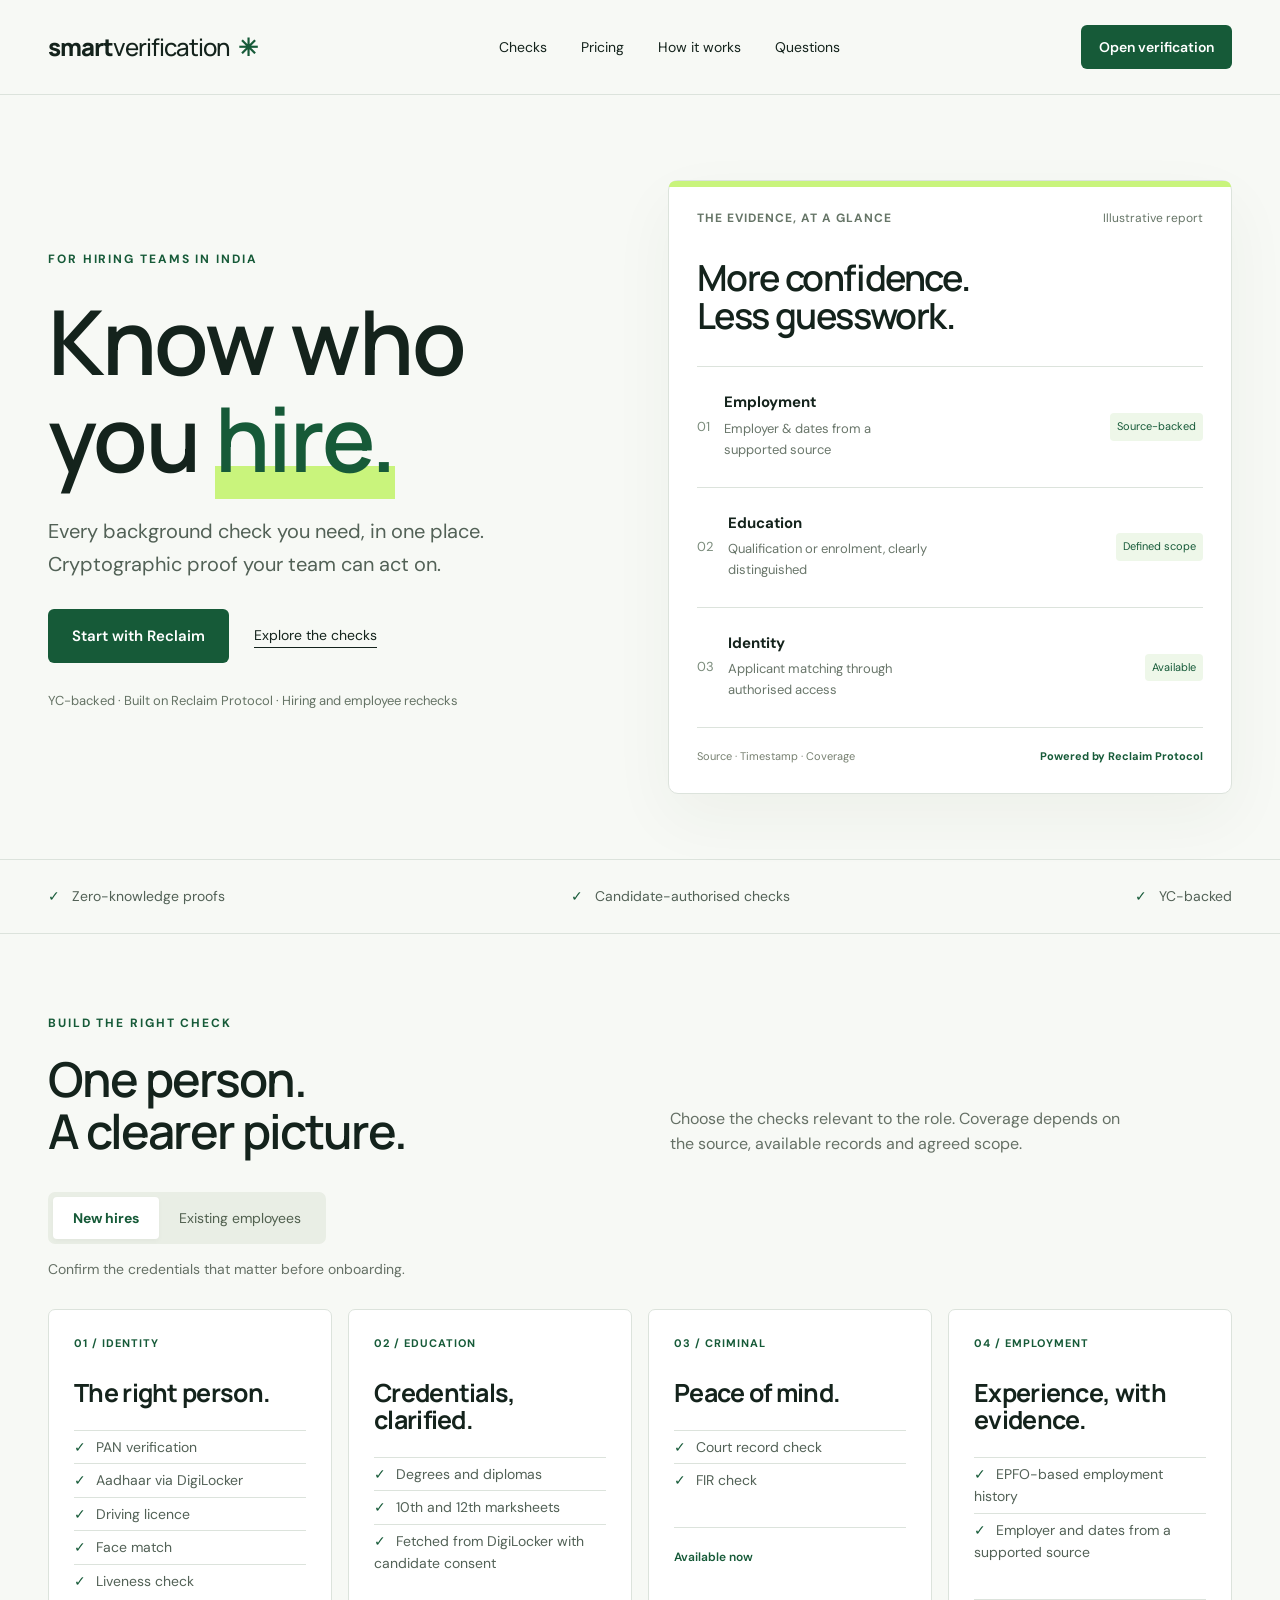
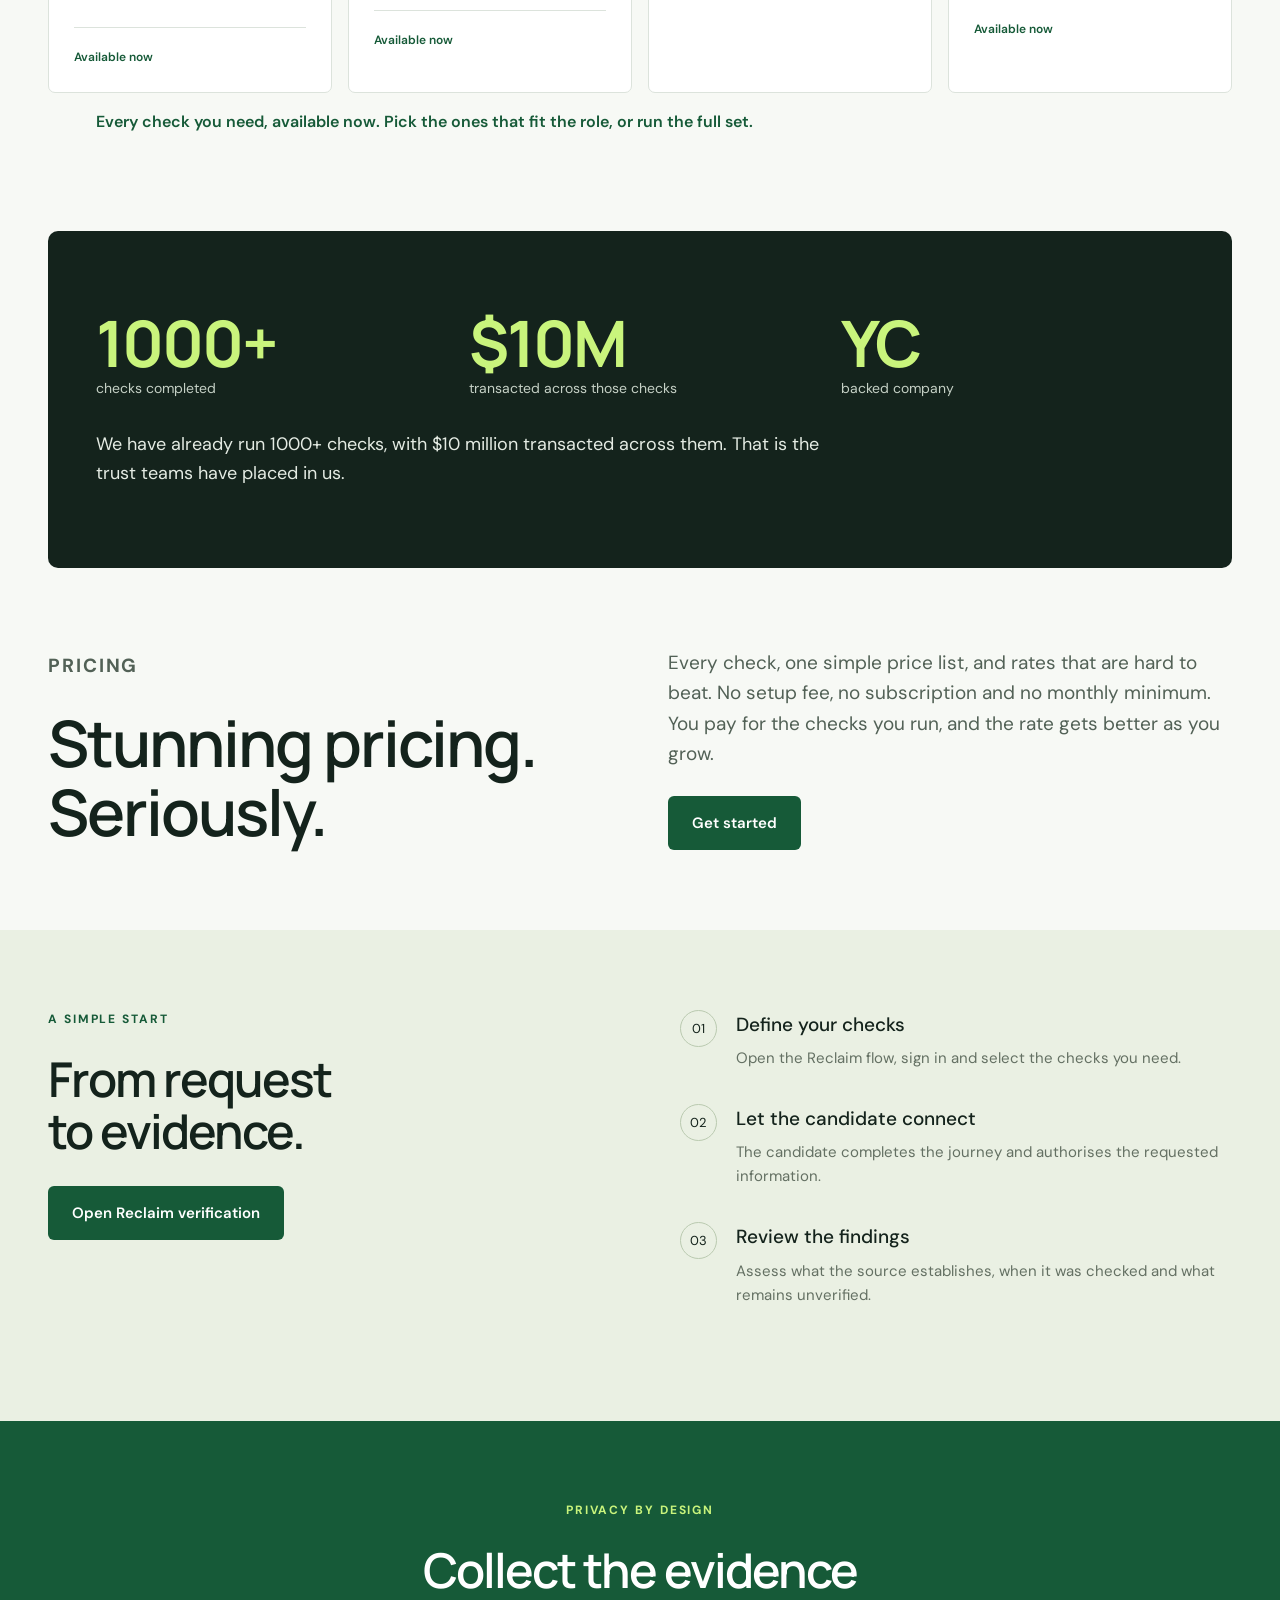
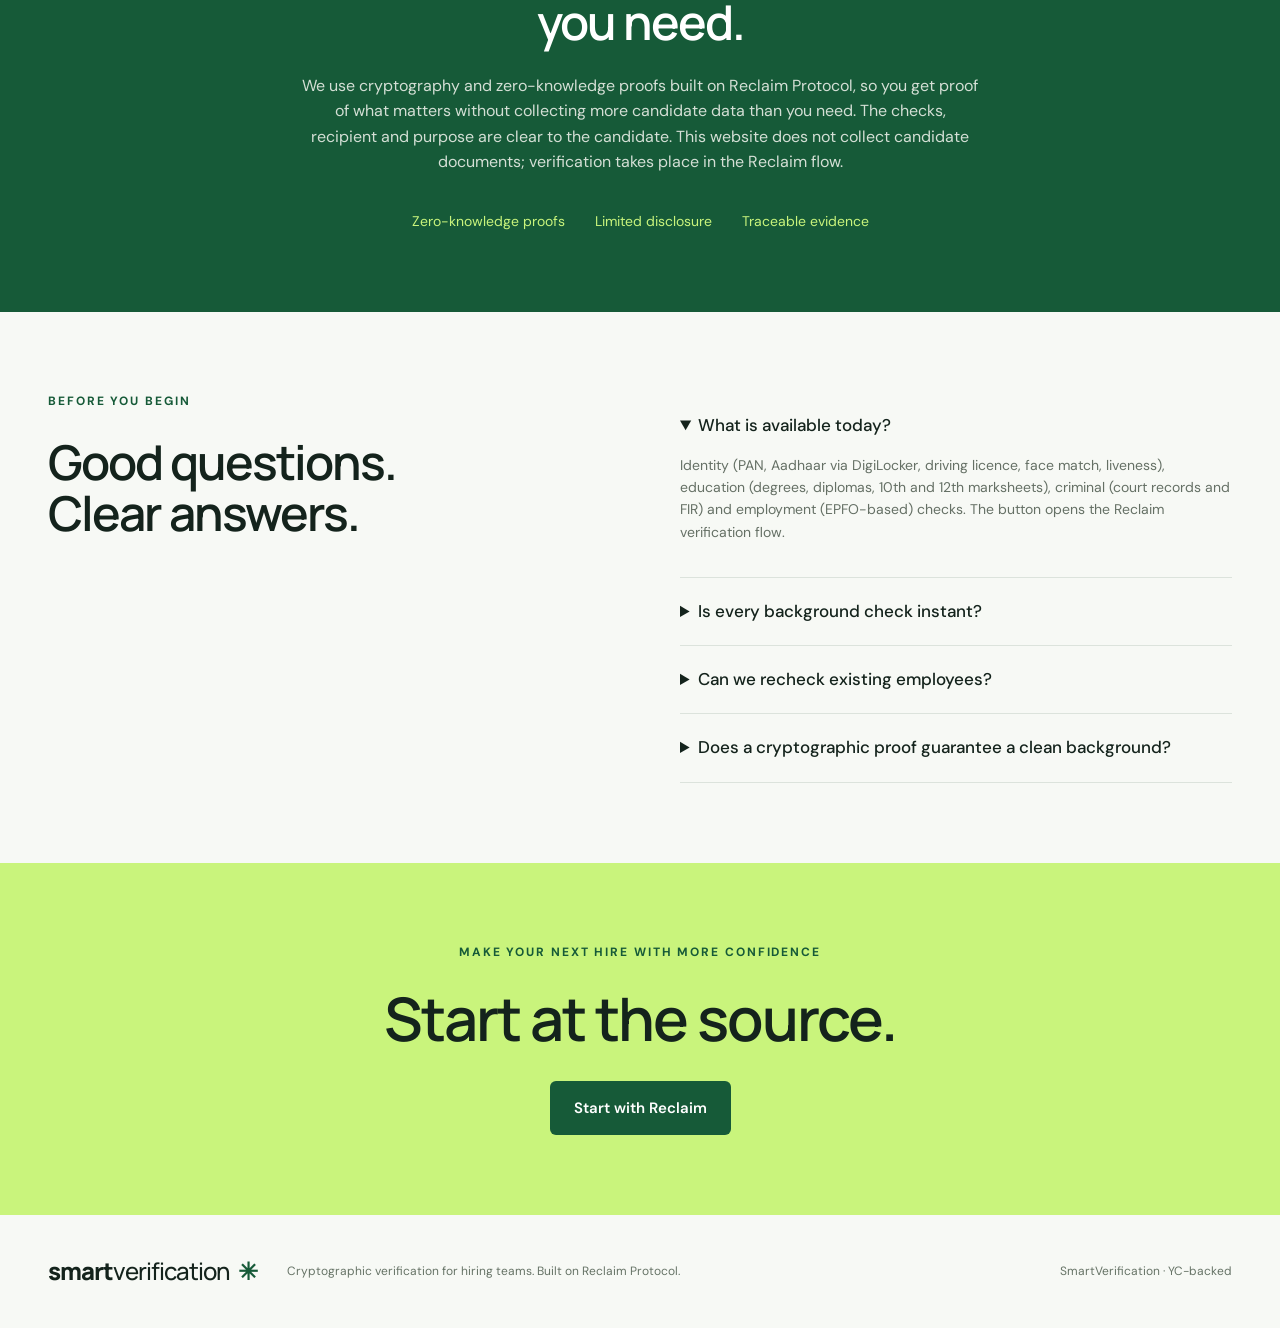
==== index.html @ cf6bfa2d "Update index.html" ====
<!doctype html><html lang="en"><head><meta charset="utf-8"><meta name="viewport" content="width=device-width,initial-scale=1"><link rel="canonical" href="https://smartverification.in/"><meta name="description" content="SmartVerification: every India background check in one place: identity, education, criminal and employment. Cryptographic, zero-knowledge verification built on Reclaim Protocol. YC-backed."><title>SmartVerification — Know who you hire.</title><link rel="icon" href="/favicon.svg"><link rel="stylesheet" href="/style.css"></head><body>
<header><a class="logo" href="#">smart<span>verification</span><b>✳</b></a><nav aria-label="Main"><a href="#checks">Checks</a><a href="#pricing">Pricing</a><a href="#process">How it works</a><a href="#questions">Questions</a></nav><a class="button small" href="https://verify.reclaimprotocol.org/bgv">Open verification</a></header>
<main><section class="hero"><div><p class="eyebrow">FOR HIRING TEAMS IN INDIA</p><h1>Know who<br>you <em>hire.</em></h1><p class="lead">Every background check you need, in one place.<br>Cryptographic proof your team can act on.</p><div class="actions"><a class="button" href="https://verify.reclaimprotocol.org/bgv">Start with Reclaim</a><a class="text-link" href="#checks">Explore the checks</a></div><p class="caption">YC-backed · Built on Reclaim Protocol · Hiring and employee rechecks</p></div><div class="evidence"><div class="sheet-head"><span>THE EVIDENCE, AT A GLANCE</span><span>Illustrative report</span></div><h2>More confidence.<br>Less guesswork.</h2><div class="result"><span class="number">01</span><div><b>Employment</b><p>Employer & dates from a supported source</p></div><span class="tag">Source-backed</span></div><div class="result"><span class="number">02</span><div><b>Education</b><p>Qualification or enrolment, clearly distinguished</p></div><span class="tag">Defined scope</span></div><div class="result"><span class="number">03</span><div><b>Identity</b><p>Applicant matching through authorised access</p></div><span class="tag">Available</span></div><div class="sheet-foot"><span>Source · Timestamp · Coverage</span><b>Powered by Reclaim Protocol</b></div></div></section>
<div class="principles"><span>Zero-knowledge proofs</span><span>Candidate-authorised checks</span><span>YC-backed</span></div>
<section id="checks"><div class="section-heading"><p class="eyebrow">BUILD THE RIGHT CHECK</p><h2>One person.<br>A clearer picture.</h2><p>Choose the checks relevant to the role. Coverage depends on the source, available records and agreed scope.</p></div><div class="tabs" role="group" aria-label="Verification purpose"><button class="active" data-mode="hiring" aria-pressed="true">New hires</button><button data-mode="employee" aria-pressed="false">Existing employees</button></div><p id="mode-description">Confirm the credentials that matter before onboarding.</p><div class="grid"><article><span class="card-index">01 / IDENTITY</span><h3>The right person.</h3><ul class="check-list"><li>PAN verification</li><li>Aadhaar via DigiLocker</li><li>Driving licence</li><li>Face match</li><li>Liveness check</li></ul><span class="availability">Available now</span></article><article><span class="card-index">02 / EDUCATION</span><h3>Credentials, clarified.</h3><ul class="check-list"><li>Degrees and diplomas</li><li>10th and 12th marksheets</li><li>Fetched from DigiLocker with candidate consent</li></ul><span class="availability">Available now</span></article><article><span class="card-index">03 / CRIMINAL</span><h3>Peace of mind.</h3><ul class="check-list"><li>Court record check</li><li>FIR check</li></ul><span class="availability">Available now</span></article><article><span class="card-index">04 / EMPLOYMENT</span><h3>Experience, with evidence.</h3><ul class="check-list"><li>EPFO-based employment history</li><li>Employer and dates from a supported source</li></ul><span class="availability">Available now</span></article></div>
<p class="all-checks">Every check you need, available now. Pick the ones that fit the role, or run the full set.</p>
</section>
<section class="trust" id="trust"><div class="stat"><b>1000+</b><span>checks completed</span></div><div class="stat"><b>$10M</b><span>transacted across those checks</span></div><div class="stat"><b>YC</b><span>backed company</span></div><p>We have already run 1000+ checks, with $10 million transacted across them. That is the trust teams have placed in us.</p></section>
<section class="pricing" id="pricing"><div><p class="eyebrow">PRICING</p><h2>Stunning pricing.<br>Seriously.</h2></div><div><p>Every check, one simple price list, and rates that are hard to beat. No setup fee, no subscription and no monthly minimum. You pay for the checks you run, and the rate gets better as you grow.</p><a class="button" href="https://verify.reclaimprotocol.org/bgv">Get started</a></div></section>
<section class="process" id="process"><div><p class="eyebrow">A SIMPLE START</p><h2>From request<br>to evidence.</h2><a class="button" href="https://verify.reclaimprotocol.org/bgv">Open Reclaim verification</a></div><ol><li><b>Define your checks</b><p>Open the Reclaim flow, sign in and select the checks you need.</p></li><li><b>Let the candidate connect</b><p>The candidate completes the journey and authorises the requested information.</p></li><li><b>Review the findings</b><p>Assess what the source establishes, when it was checked and what remains unverified.</p></li></ol></section>
<section class="privacy"><p class="eyebrow">PRIVACY BY DESIGN</p><h2>Collect the evidence<br>you need.</h2><p>We use cryptography and zero-knowledge proofs built on Reclaim Protocol, so you get proof of what matters without collecting more candidate data than you need. The checks, recipient and purpose are clear to the candidate. This website does not collect candidate documents; verification takes place in the Reclaim flow.</p><div><span>Zero-knowledge proofs</span><span>Limited disclosure</span><span>Traceable evidence</span></div></section>
<section id="questions" class="faq"><div><p class="eyebrow">BEFORE YOU BEGIN</p><h2>Good questions.<br>Clear answers.</h2></div><div><details open><summary>What is available today?</summary><p>Identity (PAN, Aadhaar via DigiLocker, driving licence, face match, liveness), education (degrees, diplomas, 10th and 12th marksheets), criminal (court records and FIR) and employment (EPFO-based) checks. The button opens the Reclaim verification flow.</p></details><details><summary>Is every background check instant?</summary><p>No. Supported source proofs can be automated; source availability, identity matching and manual checks affect completion. No turnaround guarantee is offered here.</p></details><details><summary>Can we recheck existing employees?</summary><p>Yes, the service can be scoped for employee rechecks. Define the purpose and frequency and obtain the appropriate authorisation for the checks requested.</p></details><details><summary>Does a cryptographic proof guarantee a clean background?</summary><p>No. It establishes information returned by the configured source. Findings must be interpreted within the check's coverage and limitations.</p></details></div></section>
<section class="last"><p class="eyebrow">MAKE YOUR NEXT HIRE WITH MORE CONFIDENCE</p><h2>Start at the source.</h2><a class="button" href="https://verify.reclaimprotocol.org/bgv">Start with Reclaim</a></section></main><footer><a class="logo" href="#">smart<span>verification</span><b>✳</b></a><p>Cryptographic verification for hiring teams. Built on Reclaim Protocol.</p><p>SmartVerification · YC-backed</p></footer><script src="/app.js"></script></body></html>
---- style.css ----
@import url('https://fonts.googleapis.com/css2?family=DM+Sans:wght@400;500;600;700&family=Manrope:wght@400;500;600;700;800&display=swap');
:root{--ink:#14231c;--green:#165a38;--lime:#c9f47c;--line:#dce3dc;--paper:#f7f9f5}*{box-sizing:border-box}html{scroll-behavior:smooth;scroll-padding-top:30px}body{margin:0;background:var(--paper);color:var(--ink);font-family:'DM Sans',sans-serif;font-size:16px;line-height:1.6}a{color:inherit;text-decoration:none}button{font:inherit}header,main,footer{max-width:1320px;margin:auto}header{padding:25px 48px;display:flex;align-items:center;justify-content:space-between;border-bottom:1px solid var(--line)}.logo{font-family:Manrope,sans-serif;font-size:30px;font-weight:800;letter-spacing:-1.5px}.logo span{font-weight:500}.logo b{margin-left:8px;color:var(--green)}nav{display:flex;gap:34px;font-size:14px}.button{display:inline-flex;justify-content:center;align-items:center;background:var(--green);color:white;padding:15px 24px;border-radius:6px;font-size:15px;font-weight:600;transition:background .2s,transform .2s}.button:hover{background:#103e29;transform:translateY(-2px)}.button.small{padding:11px 18px;font-size:14px}.hero{padding:85px 48px 65px;display:grid;grid-template-columns:1fr 1fr;gap:55px;align-items:center}.eyebrow{font-size:12px;font-weight:700;letter-spacing:1.9px;color:var(--green);margin:0 0 24px}h1,h2,h3{font-family:Manrope,sans-serif;line-height:1.08;letter-spacing:-2px;margin:0}h1{font-size:clamp(60px,7vw,94px);font-weight:600}h1 em{font-style:normal;color:var(--green);background:linear-gradient(transparent 73%,var(--lime) 73%)}.lead{font-size:20px;color:#526156;line-height:1.65;margin:28px 0}.actions{display:flex;gap:25px;align-items:center}.text-link{border-bottom:1px solid var(--ink);font-size:14px}.caption{font-size:13px;color:#657365;margin-top:28px}.evidence{background:white;border:1px solid var(--line);border-radius:10px;padding:28px;box-shadow:0 24px 65px #21371b0c;position:relative}.evidence:before{content:'';height:6px;background:var(--lime);position:absolute;top:0;left:0;right:0;border-radius:10px 10px 0 0}.sheet-head{display:flex;justify-content:space-between;gap:12px;font-size:12px;color:#667567}.sheet-head span:first-child{font-weight:700;letter-spacing:1px}.evidence h2{font-size:36px;letter-spacing:-1.4px;margin:30px 0}.result{display:flex;align-items:center;gap:14px;padding:22px 0;border-top:1px solid var(--line)}.number{font-size:13px;color:#7b8c7c}.result b{font-size:15px}.result p{font-size:13px;margin:4px 0;color:#69766a;max-width:210px}.tag{margin-left:auto;border-radius:4px;background:#eef7e9;color:var(--green);padding:5px 7px;white-space:nowrap;font-size:11px}.tag.muted{background:#f0f1ed;color:#6a7066}.sheet-foot{border-top:1px solid var(--line);padding-top:20px;display:flex;justify-content:space-between;gap:12px;font-size:11px;color:#778071}.sheet-foot b{color:var(--green)}.principles{padding:25px 48px;display:flex;justify-content:space-between;border-top:1px solid var(--line);border-bottom:1px solid var(--line);font-size:14px;color:#526156}.principles span:before{content:'✓';margin-right:12px;color:var(--green)}section:not(.hero){padding:80px 48px}.section-heading{display:grid;grid-template-columns:1fr 1fr;gap:10px 60px;align-items:end}.section-heading .eyebrow{grid-column:1/-1;margin-bottom:10px}h2{font-size:48px;font-weight:600}.section-heading>p:last-child{max-width:450px;color:#657065;margin-bottom:0}.tabs{display:inline-flex;background:#e9eee5;border-radius:7px;padding:5px;margin-top:35px}.tabs button{border:0;background:transparent;cursor:pointer;padding:10px 20px;font-size:14px;border-radius:4px;color:#51604f}.tabs button.active{background:white;color:var(--green);box-shadow:0 2px 5px #00000009;font-weight:700}#mode-description{color:#657065;font-size:14px;margin:14px 0 28px}.grid{display:grid;grid-template-columns:repeat(4,1fr);gap:16px}.grid article{padding:25px;background:white;border:1px solid var(--line);border-radius:7px;display:flex;flex-direction:column}.card-index{font-size:11px;letter-spacing:1px;font-weight:700;color:var(--green)}h3{font-size:25px;letter-spacing:-.7px;margin:27px 0 10px}.grid p{font-size:14px;color:#647063;line-height:1.8;flex:1}.availability{font-size:12px;font-weight:600;color:var(--green);border-top:1px solid var(--line);padding-top:20px;margin-top:12px}.pending{color:#727768}.process{background:#eaf0e3;display:grid;grid-template-columns:1fr 1fr;gap:80px}.process .button{margin-top:30px}.process ol{list-style:none;counter-reset:steps;padding:0;margin:0}.process li{counter-increment:steps;position:relative;padding:0 0 28px 56px}.process li:before{content:'0'counter(steps);position:absolute;left:0;border:1px solid #bacab0;border-radius:50%;width:35px;height:35px;text-align:center;line-height:35px;font-size:13px}.process li b{font-size:19px;font-weight:500}.process li p{color:#647063;font-size:15px;margin:6px 0}.privacy{text-align:center;background:var(--green);color:white}.privacy .eyebrow{color:var(--lime)}.privacy>p:not(.eyebrow){max-width:680px;margin:25px auto;color:#d4dfd5}.privacy>div{display:flex;gap:30px;justify-content:center;font-size:14px;color:var(--lime);margin-top:35px}.faq{display:grid;grid-template-columns:1fr 1fr;gap:80px}.faq details{border-bottom:1px solid var(--line);padding:20px 0}.faq summary{cursor:pointer;font-size:17px;font-weight:500}.faq details p{font-size:14px;color:#657065}.last{background:var(--lime);text-align:center}.last h2{font-size:60px;margin-bottom:30px}footer{padding:35px 48px;display:flex;align-items:center;gap:30px}footer p{font-size:12px;color:#667366}footer p:last-child{margin-left:auto}:focus-visible{outline:3px solid #8ac939;outline-offset:5px}@media(max-width:1050px){.hero{gap:30px}.grid{grid-template-columns:repeat(2,1fr)}.tag{display:none}h1{font-size:72px}.sheet-foot{flex-direction:column}}@media(max-width:700px){header{padding:20px}nav{display:none}.logo{font-size:25px}.button.small{font-size:12px;padding:10px}section:not(.hero){padding:55px 20px}.hero{padding:45px 20px;grid-template-columns:1fr;gap:35px}h1{font-size:67px}.lead{font-size:18px}.evidence{padding:22px}.evidence h2{font-size:32px}.tag{display:inline-block}.principles{padding:20px;gap:15px;flex-wrap:wrap;font-size:12px}.section-heading,.process,.faq{grid-template-columns:1fr;gap:25px}h2{font-size:38px}.grid{grid-template-columns:1fr}.grid article{padding:24px}.privacy>div{gap:15px;flex-wrap:wrap}.last h2{font-size:45px}footer{padding:25px 20px;flex-wrap:wrap;gap:10px 20px}footer p:last-child{margin-left:0}.sheet-head{font-size:10px}.actions{gap:18px}.text-link{font-size:13px}.result p{max-width:170px}}@media(prefers-reduced-motion:reduce){html{scroll-behavior:auto}.button{transition:none}}

.logo{font-size:24px;letter-spacing:-1px}@media(max-width:700px){.logo{font-size:18px}header .button.small{font-size:11px;padding:8px}.logo b{margin-left:4px}}

.check-list{list-style:none;padding:0;margin:14px 0 18px;font-size:14px;color:#526156}.check-list li{padding:5px 0;border-top:1px solid var(--line)}.check-list li:before{content:'✓';margin-right:10px;color:var(--green)}.all-checks{padding:0 48px;font-weight:600;color:var(--green)}
.trust{padding:60px 48px;display:grid;grid-template-columns:repeat(3,1fr);gap:30px;background:var(--ink);color:white;border-radius:10px;margin:0 48px}.trust .stat b{display:block;font-family:Manrope,sans-serif;font-size:clamp(44px,5vw,72px);letter-spacing:-2px;color:var(--lime);line-height:1}.trust .stat span{font-size:14px;color:#c5d0c5}.trust p{grid-column:1/-1;margin:0;font-size:18px;color:#e4ebe3;max-width:760px}
.pricing{padding:85px 48px;display:grid;grid-template-columns:1fr 1fr;gap:55px;align-items:center}.pricing h2{font-size:clamp(40px,5vw,64px)}.pricing p{font-size:19px;color:#526156;margin:0 0 26px}
@media(max-width:700px){.trust,.pricing{grid-template-columns:1fr;margin:0;padding:40px 24px;border-radius:0}.all-checks{padding:0 24px}.pricing{gap:20px}}
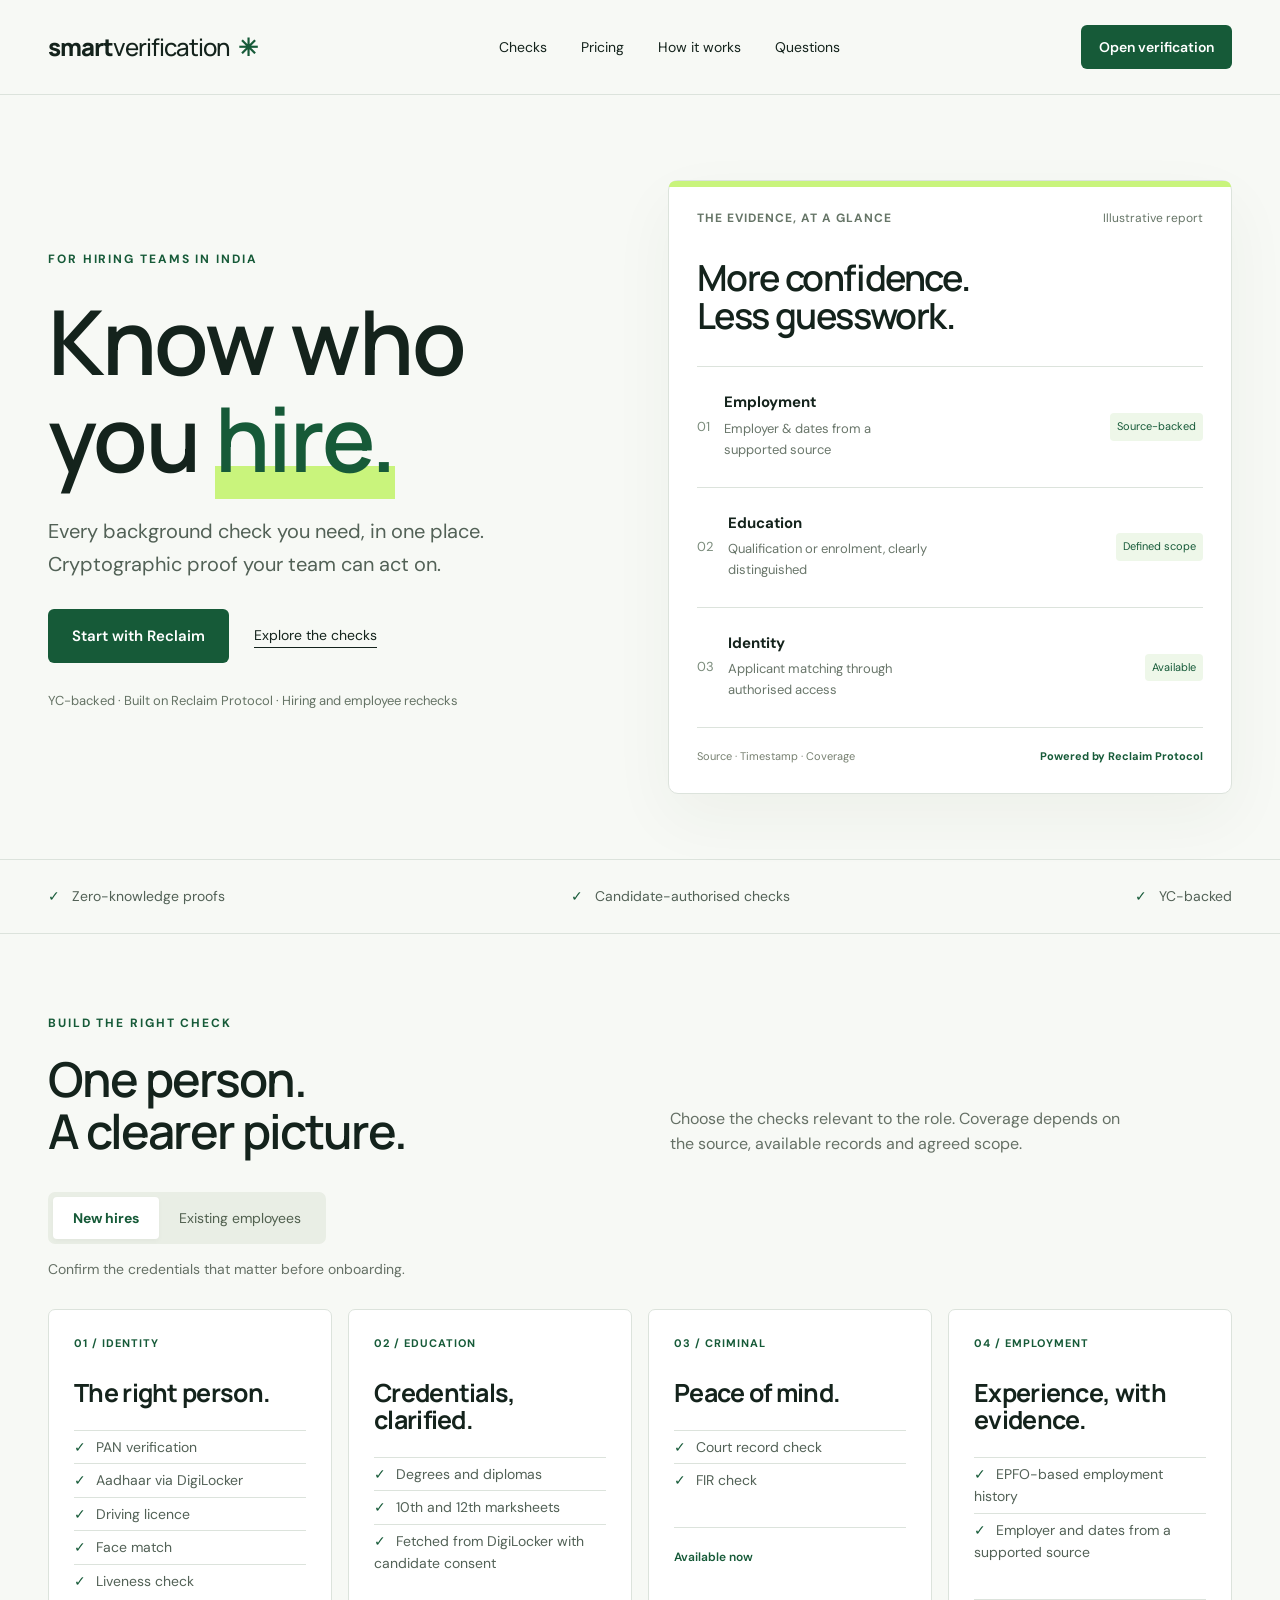
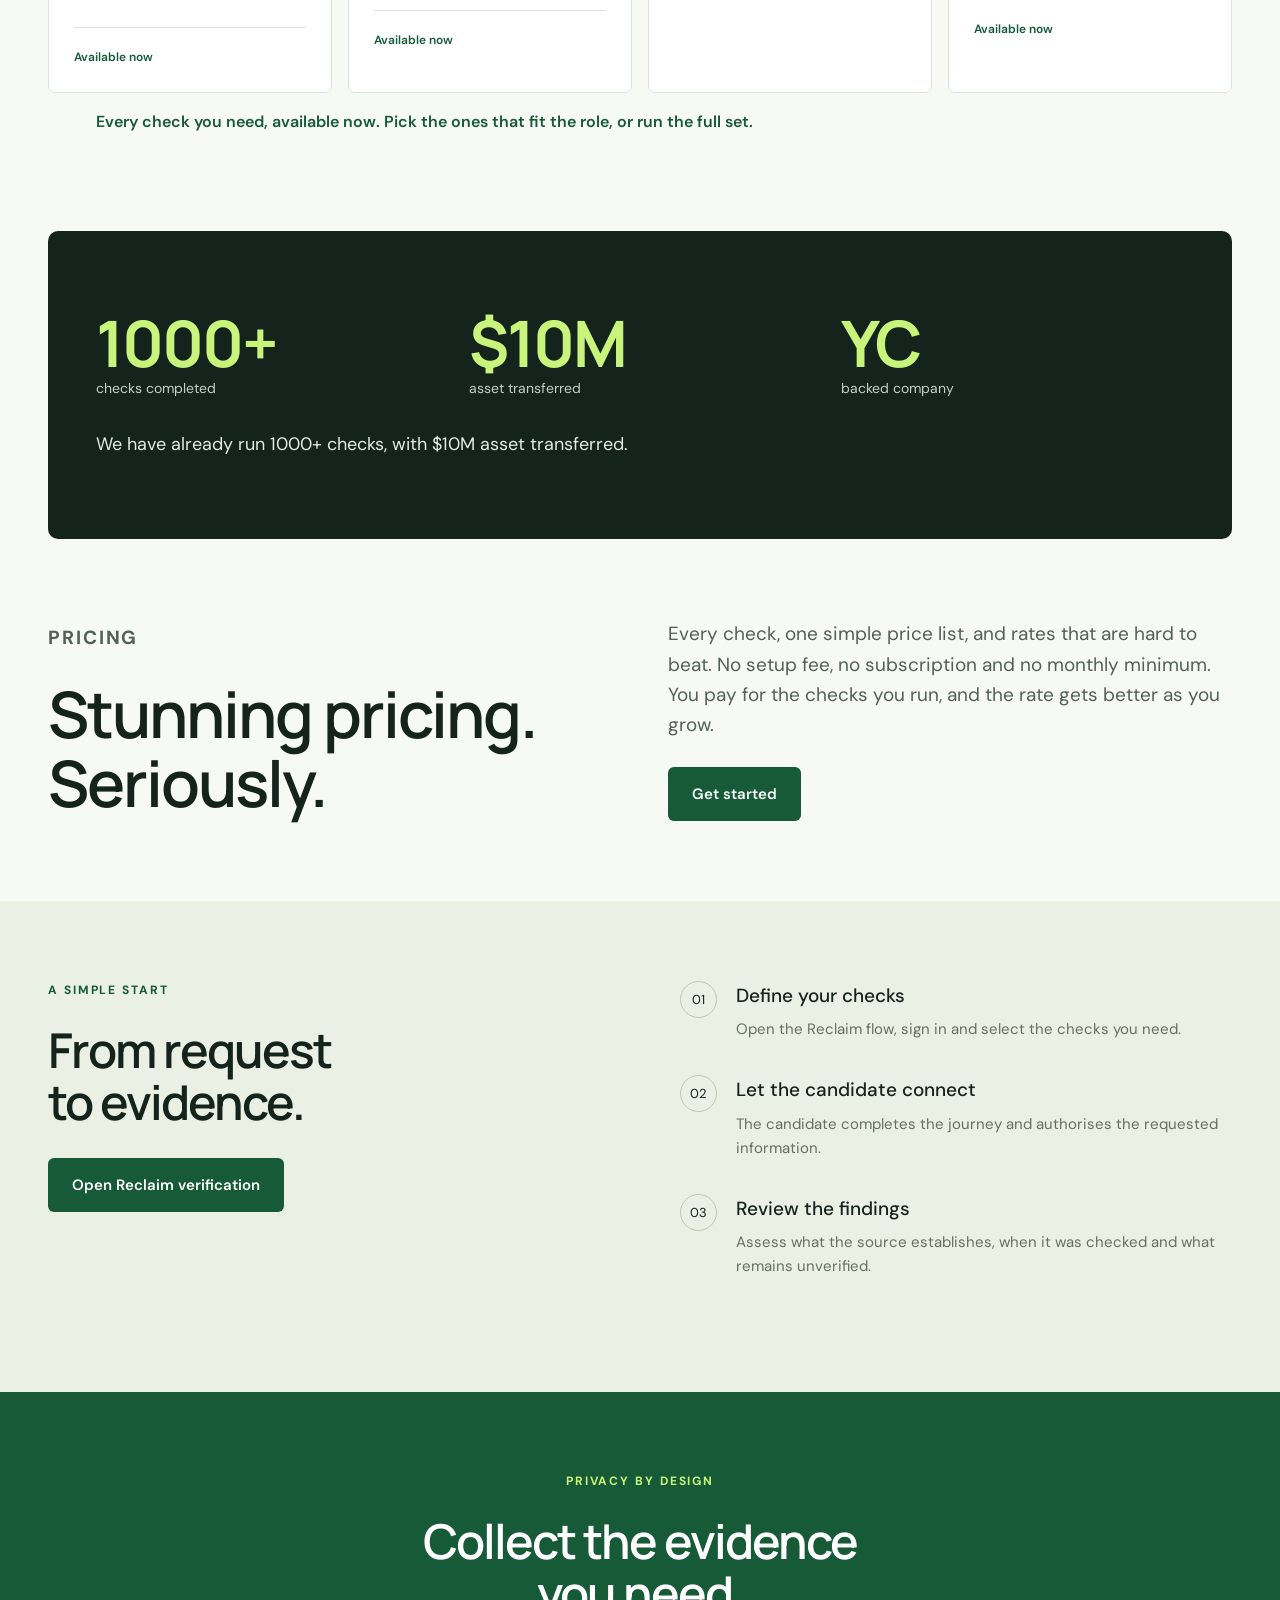
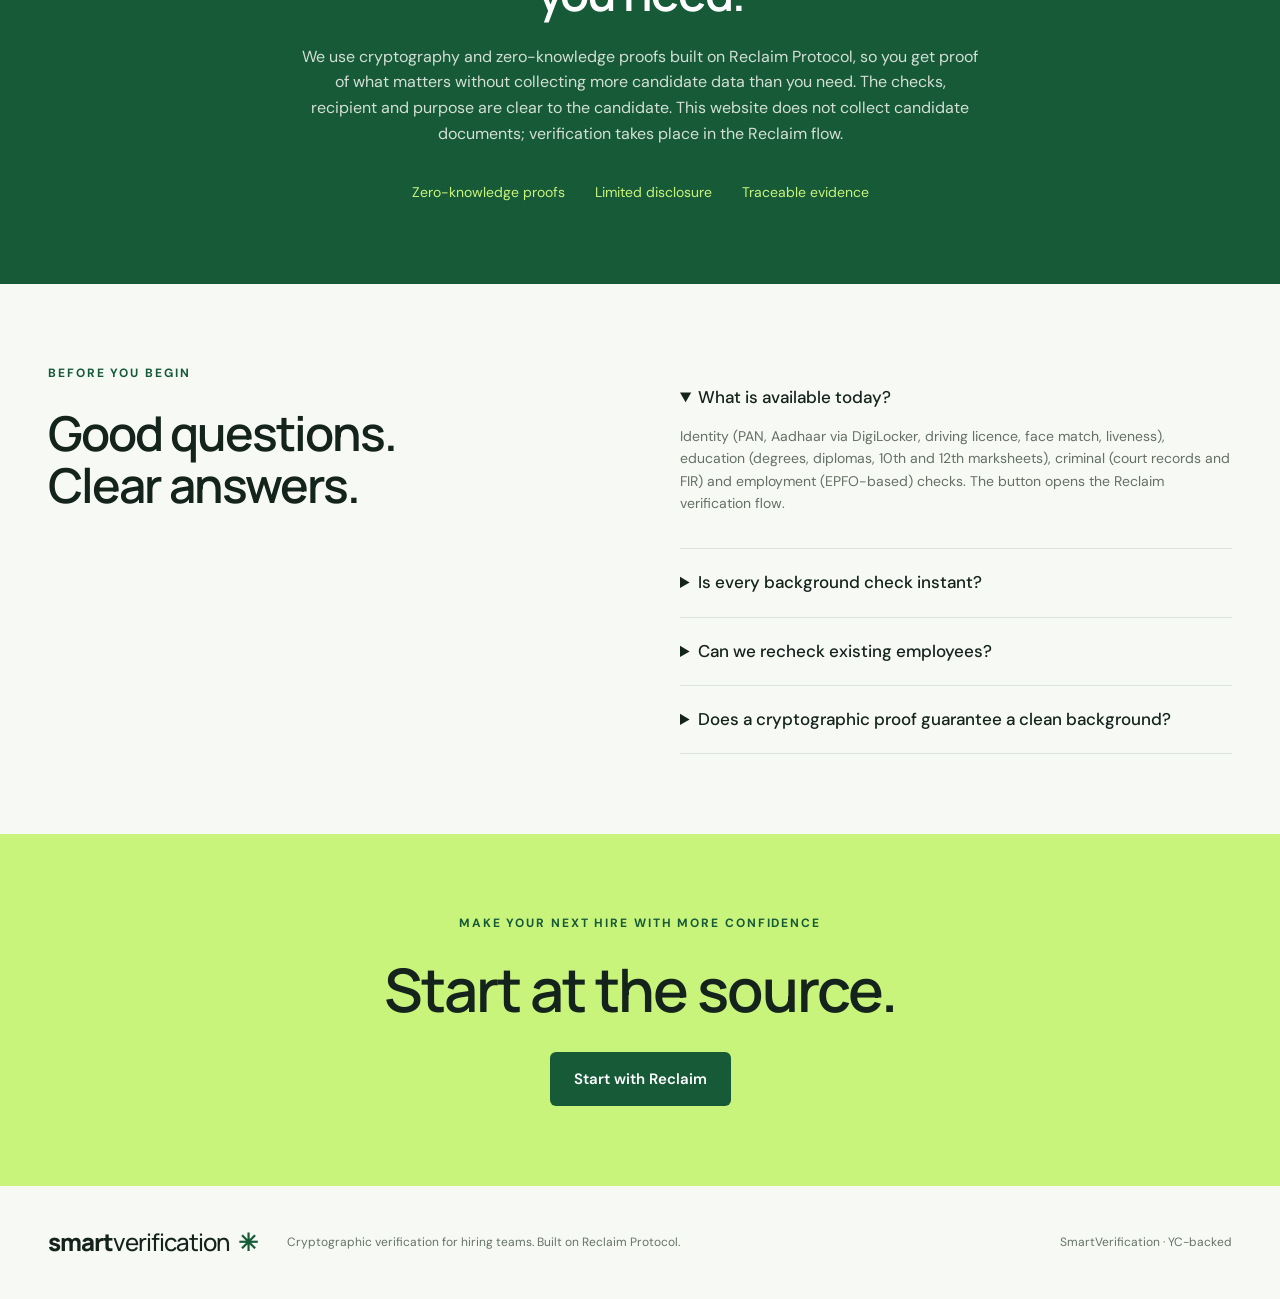
==== commit 24889ba9: "Update index.html<!doctype html><html lang="en"><head><meta charset="utf-8"><meta name="viewport" co" ====
--- a/index.html
+++ b/index.html
@@ -5,10 +5,9 @@
 <section id="checks"><div class="section-heading"><p class="eyebrow">BUILD THE RIGHT CHECK</p><h2>One person.<br>A clearer picture.</h2><p>Choose the checks relevant to the role. Coverage depends on the source, available records and agreed scope.</p></div><div class="tabs" role="group" aria-label="Verification purpose"><button class="active" data-mode="hiring" aria-pressed="true">New hires</button><button data-mode="employee" aria-pressed="false">Existing employees</button></div><p id="mode-description">Confirm the credentials that matter before onboarding.</p><div class="grid"><article><span class="card-index">01 / IDENTITY</span><h3>The right person.</h3><ul class="check-list"><li>PAN verification</li><li>Aadhaar via DigiLocker</li><li>Driving licence</li><li>Face match</li><li>Liveness check</li></ul><span class="availability">Available now</span></article><article><span class="card-index">02 / EDUCATION</span><h3>Credentials, clarified.</h3><ul class="check-list"><li>Degrees and diplomas</li><li>10th and 12th marksheets</li><li>Fetched from DigiLocker with candidate consent</li></ul><span class="availability">Available now</span></article><article><span class="card-index">03 / CRIMINAL</span><h3>Peace of mind.</h3><ul class="check-list"><li>Court record check</li><li>FIR check</li></ul><span class="availability">Available now</span></article><article><span class="card-index">04 / EMPLOYMENT</span><h3>Experience, with evidence.</h3><ul class="check-list"><li>EPFO-based employment history</li><li>Employer and dates from a supported source</li></ul><span class="availability">Available now</span></article></div>
 <p class="all-checks">Every check you need, available now. Pick the ones that fit the role, or run the full set.</p>
 </section>
-<section class="trust" id="trust"><div class="stat"><b>1000+</b><span>checks completed</span></div><div class="stat"><b>$10M</b><span>transacted across those checks</span></div><div class="stat"><b>YC</b><span>backed company</span></div><p>We have already run 1000+ checks, with $10 million transacted across them. That is the trust teams have placed in us.</p></section>
+<section class="trust" id="trust"><div class="stat"><b>1000+</b><span>checks completed</span></div><div class="stat"><b>$10M</b><span>asset transferred</span></div><div class="stat"><b>YC</b><span>backed company</span></div><p>We have already run 1000+ checks, with $10M asset transferred.</p></section>
 <section class="pricing" id="pricing"><div><p class="eyebrow">PRICING</p><h2>Stunning pricing.<br>Seriously.</h2></div><div><p>Every check, one simple price list, and rates that are hard to beat. No setup fee, no subscription and no monthly minimum. You pay for the checks you run, and the rate gets better as you grow.</p><a class="button" href="https://verify.reclaimprotocol.org/bgv">Get started</a></div></section>
 <section class="process" id="process"><div><p class="eyebrow">A SIMPLE START</p><h2>From request<br>to evidence.</h2><a class="button" href="https://verify.reclaimprotocol.org/bgv">Open Reclaim verification</a></div><ol><li><b>Define your checks</b><p>Open the Reclaim flow, sign in and select the checks you need.</p></li><li><b>Let the candidate connect</b><p>The candidate completes the journey and authorises the requested information.</p></li><li><b>Review the findings</b><p>Assess what the source establishes, when it was checked and what remains unverified.</p></li></ol></section>
 <section class="privacy"><p class="eyebrow">PRIVACY BY DESIGN</p><h2>Collect the evidence<br>you need.</h2><p>We use cryptography and zero-knowledge proofs built on Reclaim Protocol, so you get proof of what matters without collecting more candidate data than you need. The checks, recipient and purpose are clear to the candidate. This website does not collect candidate documents; verification takes place in the Reclaim flow.</p><div><span>Zero-knowledge proofs</span><span>Limited disclosure</span><span>Traceable evidence</span></div></section>
 <section id="questions" class="faq"><div><p class="eyebrow">BEFORE YOU BEGIN</p><h2>Good questions.<br>Clear answers.</h2></div><div><details open><summary>What is available today?</summary><p>Identity (PAN, Aadhaar via DigiLocker, driving licence, face match, liveness), education (degrees, diplomas, 10th and 12th marksheets), criminal (court records and FIR) and employment (EPFO-based) checks. The button opens the Reclaim verification flow.</p></details><details><summary>Is every background check instant?</summary><p>No. Supported source proofs can be automated; source availability, identity matching and manual checks affect completion. No turnaround guarantee is offered here.</p></details><details><summary>Can we recheck existing employees?</summary><p>Yes, the service can be scoped for employee rechecks. Define the purpose and frequency and obtain the appropriate authorisation for the checks requested.</p></details><details><summary>Does a cryptographic proof guarantee a clean background?</summary><p>No. It establishes information returned by the configured source. Findings must be interpreted within the check's coverage and limitations.</p></details></div></section>
 <section class="last"><p class="eyebrow">MAKE YOUR NEXT HIRE WITH MORE CONFIDENCE</p><h2>Start at the source.</h2><a class="button" href="https://verify.reclaimprotocol.org/bgv">Start with Reclaim</a></section></main><footer><a class="logo" href="#">smart<span>verification</span><b>✳</b></a><p>Cryptographic verification for hiring teams. Built on Reclaim Protocol.</p><p>SmartVerification · YC-backed</p></footer><script src="/app.js"></script></body></html>
-
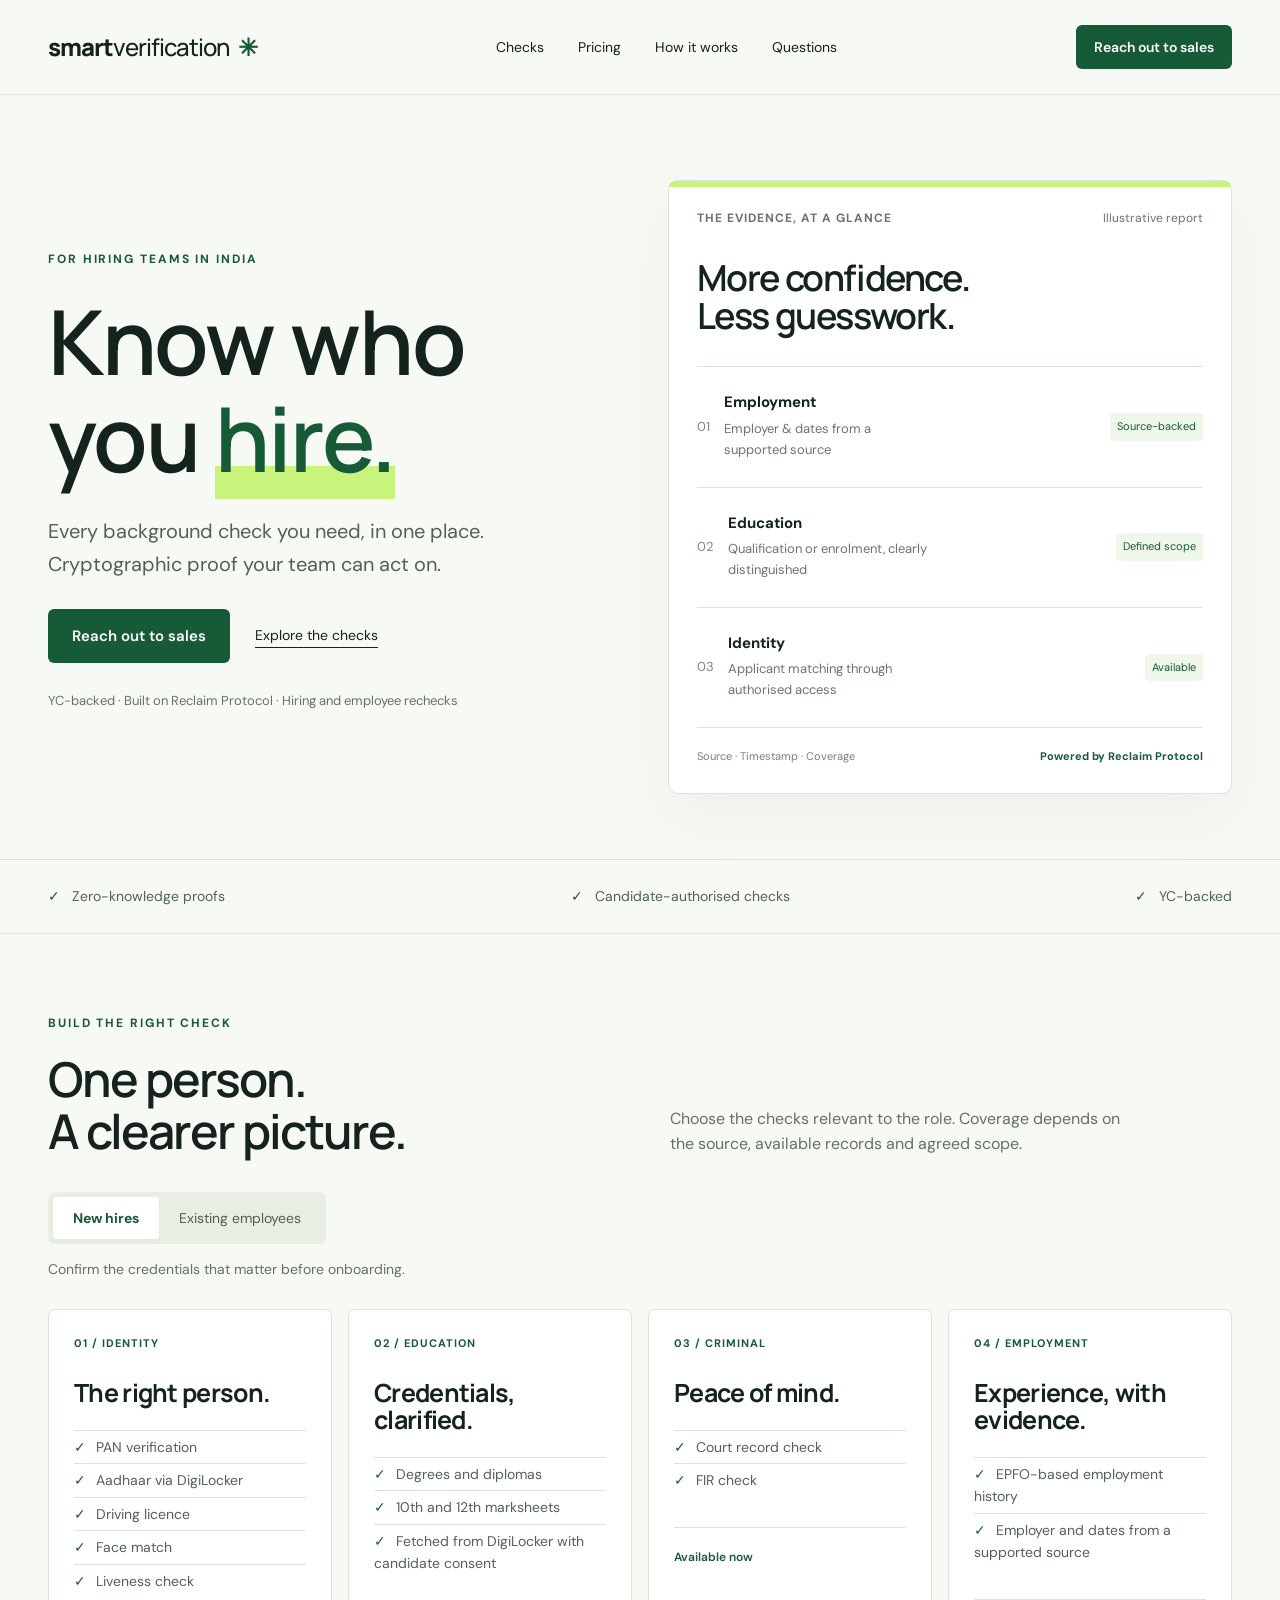
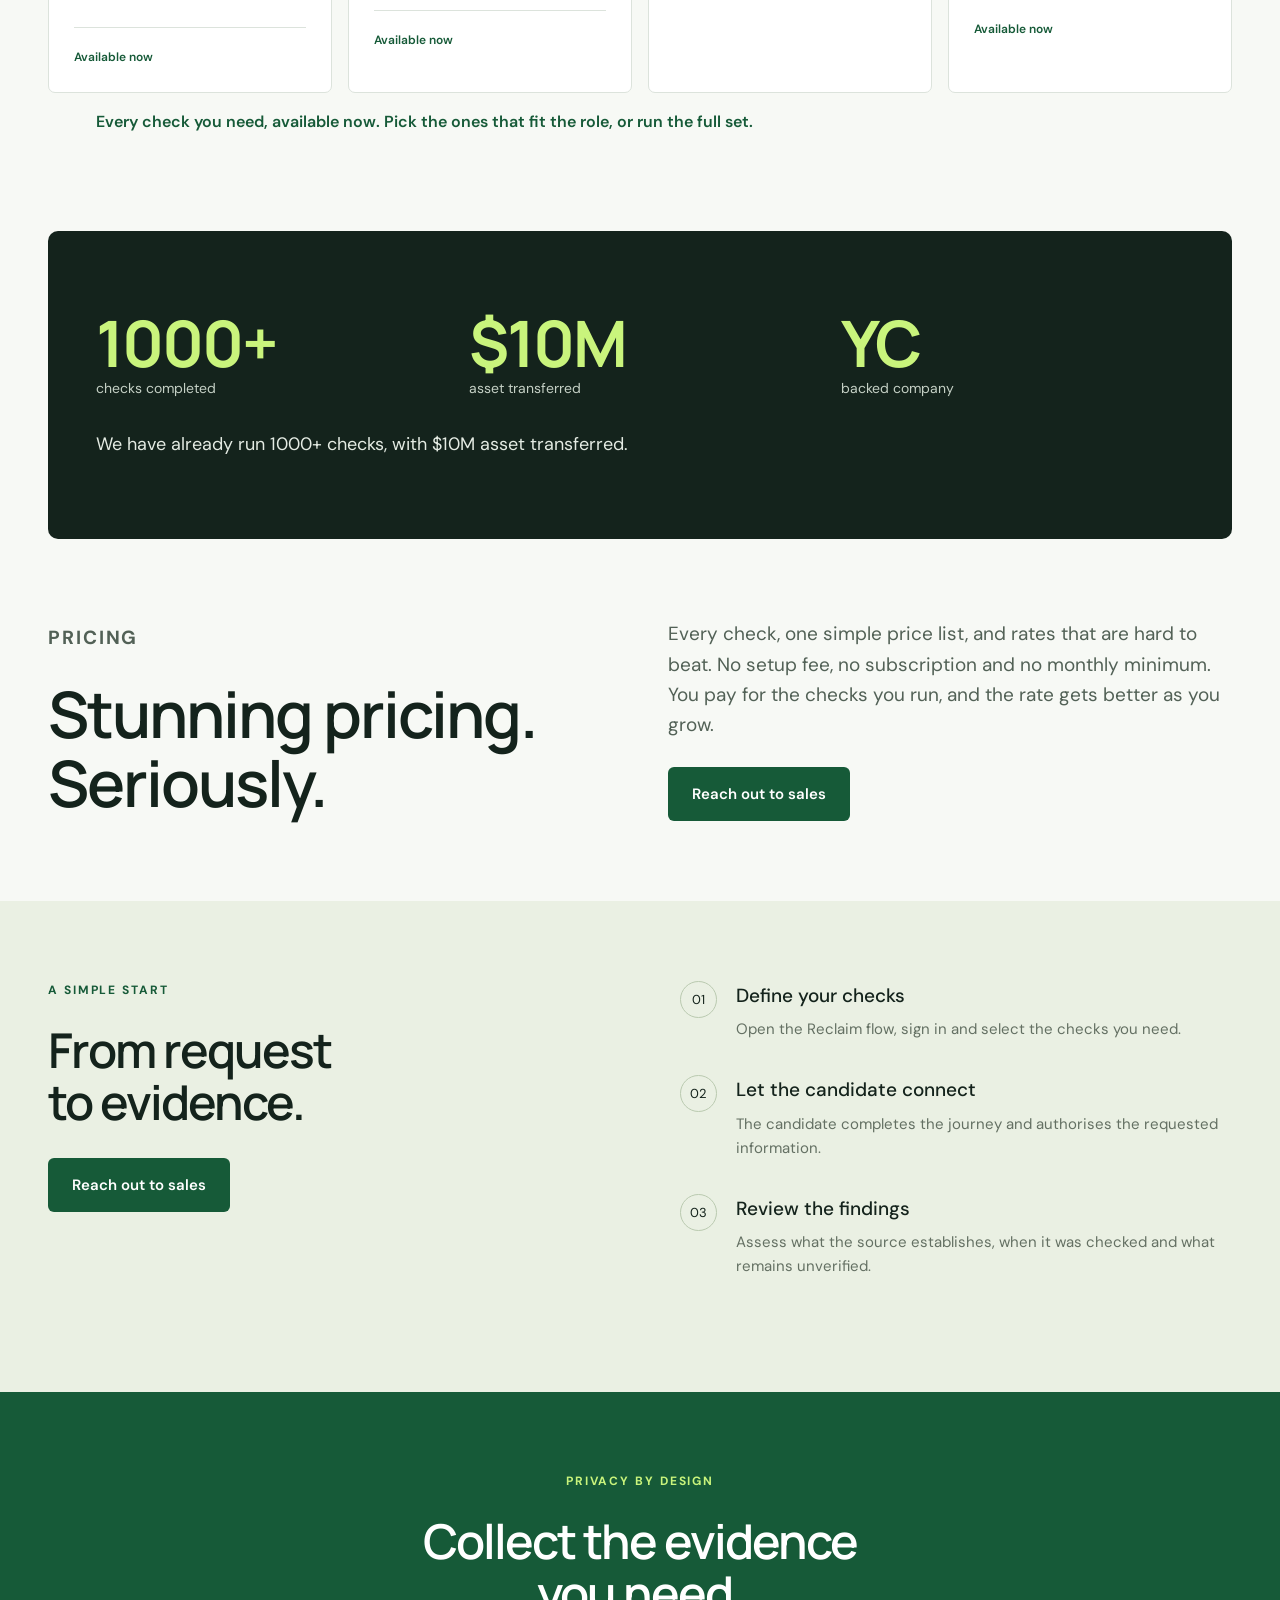
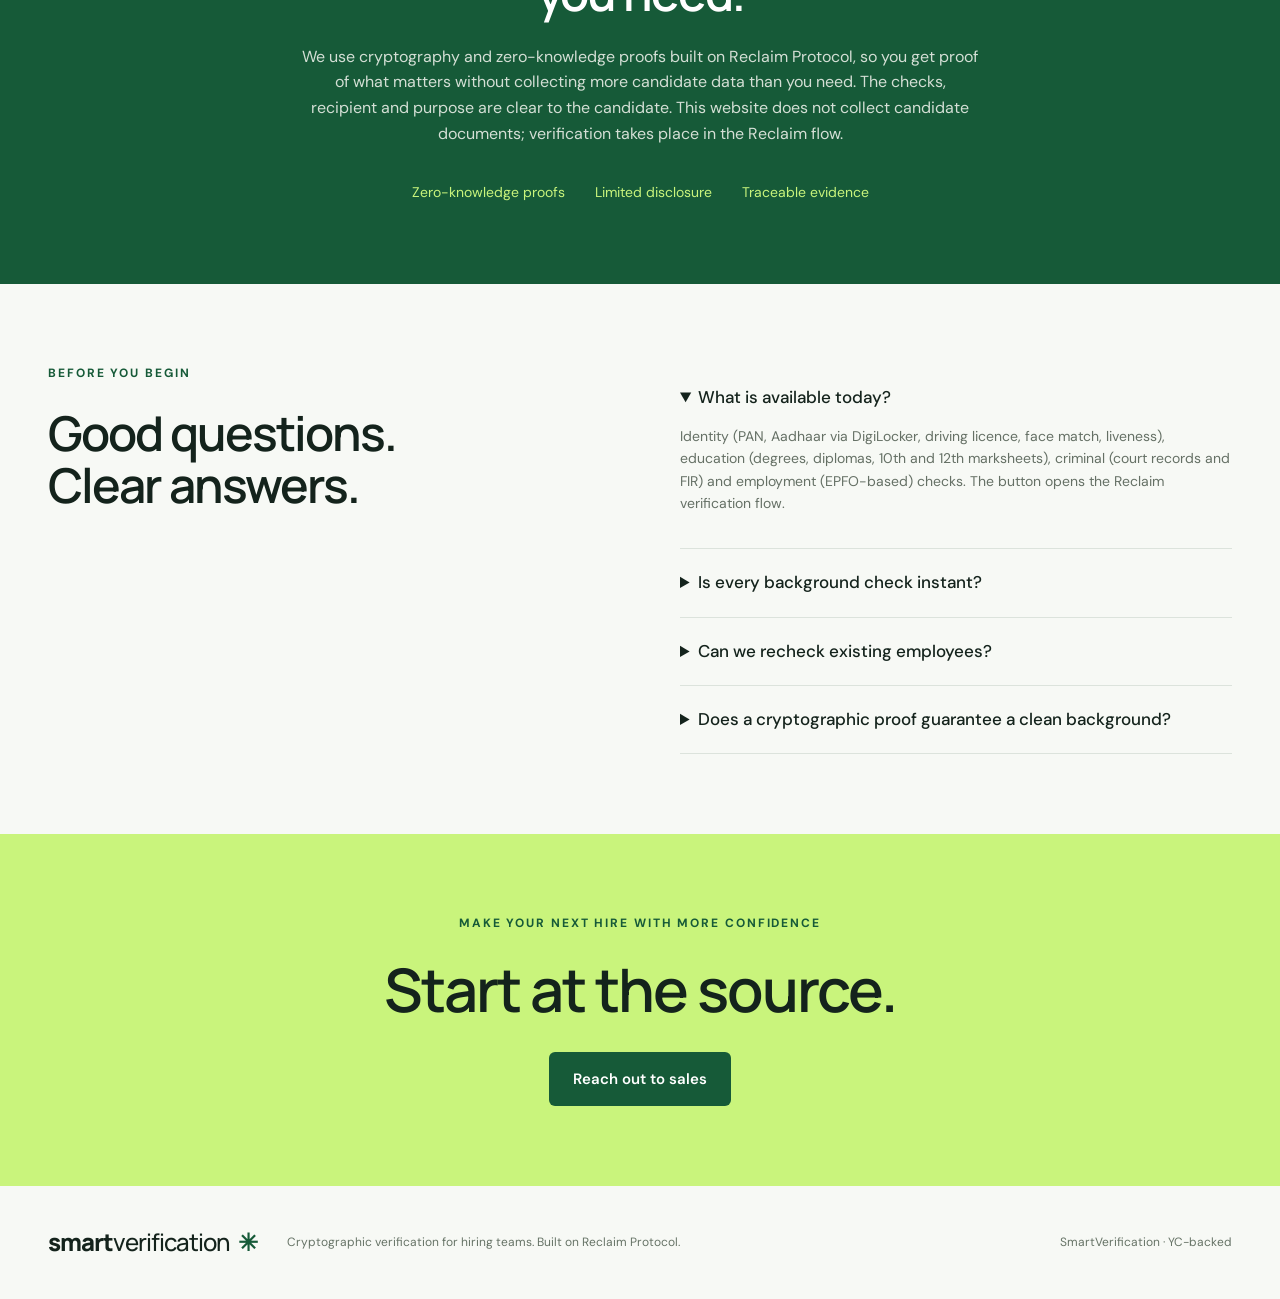
==== commit befe3166: "Update index.html" ====
--- a/index.html
+++ b/index.html
@@ -1,13 +1,13 @@
 <!doctype html><html lang="en"><head><meta charset="utf-8"><meta name="viewport" content="width=device-width,initial-scale=1"><link rel="canonical" href="https://smartverification.in/"><meta name="description" content="SmartVerification: every India background check in one place: identity, education, criminal and employment. Cryptographic, zero-knowledge verification built on Reclaim Protocol. YC-backed."><title>SmartVerification — Know who you hire.</title><link rel="icon" href="/favicon.svg"><link rel="stylesheet" href="/style.css"></head><body>
-<header><a class="logo" href="#">smart<span>verification</span><b>✳</b></a><nav aria-label="Main"><a href="#checks">Checks</a><a href="#pricing">Pricing</a><a href="#process">How it works</a><a href="#questions">Questions</a></nav><a class="button small" href="https://verify.reclaimprotocol.org/bgv">Open verification</a></header>
-<main><section class="hero"><div><p class="eyebrow">FOR HIRING TEAMS IN INDIA</p><h1>Know who<br>you <em>hire.</em></h1><p class="lead">Every background check you need, in one place.<br>Cryptographic proof your team can act on.</p><div class="actions"><a class="button" href="https://verify.reclaimprotocol.org/bgv">Start with Reclaim</a><a class="text-link" href="#checks">Explore the checks</a></div><p class="caption">YC-backed · Built on Reclaim Protocol · Hiring and employee rechecks</p></div><div class="evidence"><div class="sheet-head"><span>THE EVIDENCE, AT A GLANCE</span><span>Illustrative report</span></div><h2>More confidence.<br>Less guesswork.</h2><div class="result"><span class="number">01</span><div><b>Employment</b><p>Employer & dates from a supported source</p></div><span class="tag">Source-backed</span></div><div class="result"><span class="number">02</span><div><b>Education</b><p>Qualification or enrolment, clearly distinguished</p></div><span class="tag">Defined scope</span></div><div class="result"><span class="number">03</span><div><b>Identity</b><p>Applicant matching through authorised access</p></div><span class="tag">Available</span></div><div class="sheet-foot"><span>Source · Timestamp · Coverage</span><b>Powered by Reclaim Protocol</b></div></div></section>
+<header><a class="logo" href="#">smart<span>verification</span><b>✳</b></a><nav aria-label="Main"><a href="#checks">Checks</a><a href="#pricing">Pricing</a><a href="#process">How it works</a><a href="#questions">Questions</a></nav><a class="button small" href="mailto:harsha@reclaimprotocol.org">Reach out to sales</a></header>
+<main><section class="hero"><div><p class="eyebrow">FOR HIRING TEAMS IN INDIA</p><h1>Know who<br>you <em>hire.</em></h1><p class="lead">Every background check you need, in one place.<br>Cryptographic proof your team can act on.</p><div class="actions"><a class="button" href="mailto:harsha@reclaimprotocol.org">Reach out to sales</a><a class="text-link" href="#checks">Explore the checks</a></div><p class="caption">YC-backed · Built on Reclaim Protocol · Hiring and employee rechecks</p></div><div class="evidence"><div class="sheet-head"><span>THE EVIDENCE, AT A GLANCE</span><span>Illustrative report</span></div><h2>More confidence.<br>Less guesswork.</h2><div class="result"><span class="number">01</span><div><b>Employment</b><p>Employer & dates from a supported source</p></div><span class="tag">Source-backed</span></div><div class="result"><span class="number">02</span><div><b>Education</b><p>Qualification or enrolment, clearly distinguished</p></div><span class="tag">Defined scope</span></div><div class="result"><span class="number">03</span><div><b>Identity</b><p>Applicant matching through authorised access</p></div><span class="tag">Available</span></div><div class="sheet-foot"><span>Source · Timestamp · Coverage</span><b>Powered by Reclaim Protocol</b></div></div></section>
 <div class="principles"><span>Zero-knowledge proofs</span><span>Candidate-authorised checks</span><span>YC-backed</span></div>
 <section id="checks"><div class="section-heading"><p class="eyebrow">BUILD THE RIGHT CHECK</p><h2>One person.<br>A clearer picture.</h2><p>Choose the checks relevant to the role. Coverage depends on the source, available records and agreed scope.</p></div><div class="tabs" role="group" aria-label="Verification purpose"><button class="active" data-mode="hiring" aria-pressed="true">New hires</button><button data-mode="employee" aria-pressed="false">Existing employees</button></div><p id="mode-description">Confirm the credentials that matter before onboarding.</p><div class="grid"><article><span class="card-index">01 / IDENTITY</span><h3>The right person.</h3><ul class="check-list"><li>PAN verification</li><li>Aadhaar via DigiLocker</li><li>Driving licence</li><li>Face match</li><li>Liveness check</li></ul><span class="availability">Available now</span></article><article><span class="card-index">02 / EDUCATION</span><h3>Credentials, clarified.</h3><ul class="check-list"><li>Degrees and diplomas</li><li>10th and 12th marksheets</li><li>Fetched from DigiLocker with candidate consent</li></ul><span class="availability">Available now</span></article><article><span class="card-index">03 / CRIMINAL</span><h3>Peace of mind.</h3><ul class="check-list"><li>Court record check</li><li>FIR check</li></ul><span class="availability">Available now</span></article><article><span class="card-index">04 / EMPLOYMENT</span><h3>Experience, with evidence.</h3><ul class="check-list"><li>EPFO-based employment history</li><li>Employer and dates from a supported source</li></ul><span class="availability">Available now</span></article></div>
 <p class="all-checks">Every check you need, available now. Pick the ones that fit the role, or run the full set.</p>
 </section>
 <section class="trust" id="trust"><div class="stat"><b>1000+</b><span>checks completed</span></div><div class="stat"><b>$10M</b><span>asset transferred</span></div><div class="stat"><b>YC</b><span>backed company</span></div><p>We have already run 1000+ checks, with $10M asset transferred.</p></section>
-<section class="pricing" id="pricing"><div><p class="eyebrow">PRICING</p><h2>Stunning pricing.<br>Seriously.</h2></div><div><p>Every check, one simple price list, and rates that are hard to beat. No setup fee, no subscription and no monthly minimum. You pay for the checks you run, and the rate gets better as you grow.</p><a class="button" href="https://verify.reclaimprotocol.org/bgv">Get started</a></div></section>
-<section class="process" id="process"><div><p class="eyebrow">A SIMPLE START</p><h2>From request<br>to evidence.</h2><a class="button" href="https://verify.reclaimprotocol.org/bgv">Open Reclaim verification</a></div><ol><li><b>Define your checks</b><p>Open the Reclaim flow, sign in and select the checks you need.</p></li><li><b>Let the candidate connect</b><p>The candidate completes the journey and authorises the requested information.</p></li><li><b>Review the findings</b><p>Assess what the source establishes, when it was checked and what remains unverified.</p></li></ol></section>
+<section class="pricing" id="pricing"><div><p class="eyebrow">PRICING</p><h2>Stunning pricing.<br>Seriously.</h2></div><div><p>Every check, one simple price list, and rates that are hard to beat. No setup fee, no subscription and no monthly minimum. You pay for the checks you run, and the rate gets better as you grow.</p><a class="button" href="mailto:harsha@reclaimprotocol.org">Reach out to sales</a></div></section>
+<section class="process" id="process"><div><p class="eyebrow">A SIMPLE START</p><h2>From request<br>to evidence.</h2><a class="button" href="mailto:harsha@reclaimprotocol.org">Reach out to sales</a></div><ol><li><b>Define your checks</b><p>Open the Reclaim flow, sign in and select the checks you need.</p></li><li><b>Let the candidate connect</b><p>The candidate completes the journey and authorises the requested information.</p></li><li><b>Review the findings</b><p>Assess what the source establishes, when it was checked and what remains unverified.</p></li></ol></section>
 <section class="privacy"><p class="eyebrow">PRIVACY BY DESIGN</p><h2>Collect the evidence<br>you need.</h2><p>We use cryptography and zero-knowledge proofs built on Reclaim Protocol, so you get proof of what matters without collecting more candidate data than you need. The checks, recipient and purpose are clear to the candidate. This website does not collect candidate documents; verification takes place in the Reclaim flow.</p><div><span>Zero-knowledge proofs</span><span>Limited disclosure</span><span>Traceable evidence</span></div></section>
 <section id="questions" class="faq"><div><p class="eyebrow">BEFORE YOU BEGIN</p><h2>Good questions.<br>Clear answers.</h2></div><div><details open><summary>What is available today?</summary><p>Identity (PAN, Aadhaar via DigiLocker, driving licence, face match, liveness), education (degrees, diplomas, 10th and 12th marksheets), criminal (court records and FIR) and employment (EPFO-based) checks. The button opens the Reclaim verification flow.</p></details><details><summary>Is every background check instant?</summary><p>No. Supported source proofs can be automated; source availability, identity matching and manual checks affect completion. No turnaround guarantee is offered here.</p></details><details><summary>Can we recheck existing employees?</summary><p>Yes, the service can be scoped for employee rechecks. Define the purpose and frequency and obtain the appropriate authorisation for the checks requested.</p></details><details><summary>Does a cryptographic proof guarantee a clean background?</summary><p>No. It establishes information returned by the configured source. Findings must be interpreted within the check's coverage and limitations.</p></details></div></section>
-<section class="last"><p class="eyebrow">MAKE YOUR NEXT HIRE WITH MORE CONFIDENCE</p><h2>Start at the source.</h2><a class="button" href="https://verify.reclaimprotocol.org/bgv">Start with Reclaim</a></section></main><footer><a class="logo" href="#">smart<span>verification</span><b>✳</b></a><p>Cryptographic verification for hiring teams. Built on Reclaim Protocol.</p><p>SmartVerification · YC-backed</p></footer><script src="/app.js"></script></body></html>
+<section class="last"><p class="eyebrow">MAKE YOUR NEXT HIRE WITH MORE CONFIDENCE</p><h2>Start at the source.</h2><a class="button" href="mailto:harsha@reclaimprotocol.org">Reach out to sales</a></section></main><footer><a class="logo" href="#">smart<span>verification</span><b>✳</b></a><p>Cryptographic verification for hiring teams. Built on Reclaim Protocol.</p><p>SmartVerification · YC-backed</p></footer><script src="/app.js"></script></body></html>
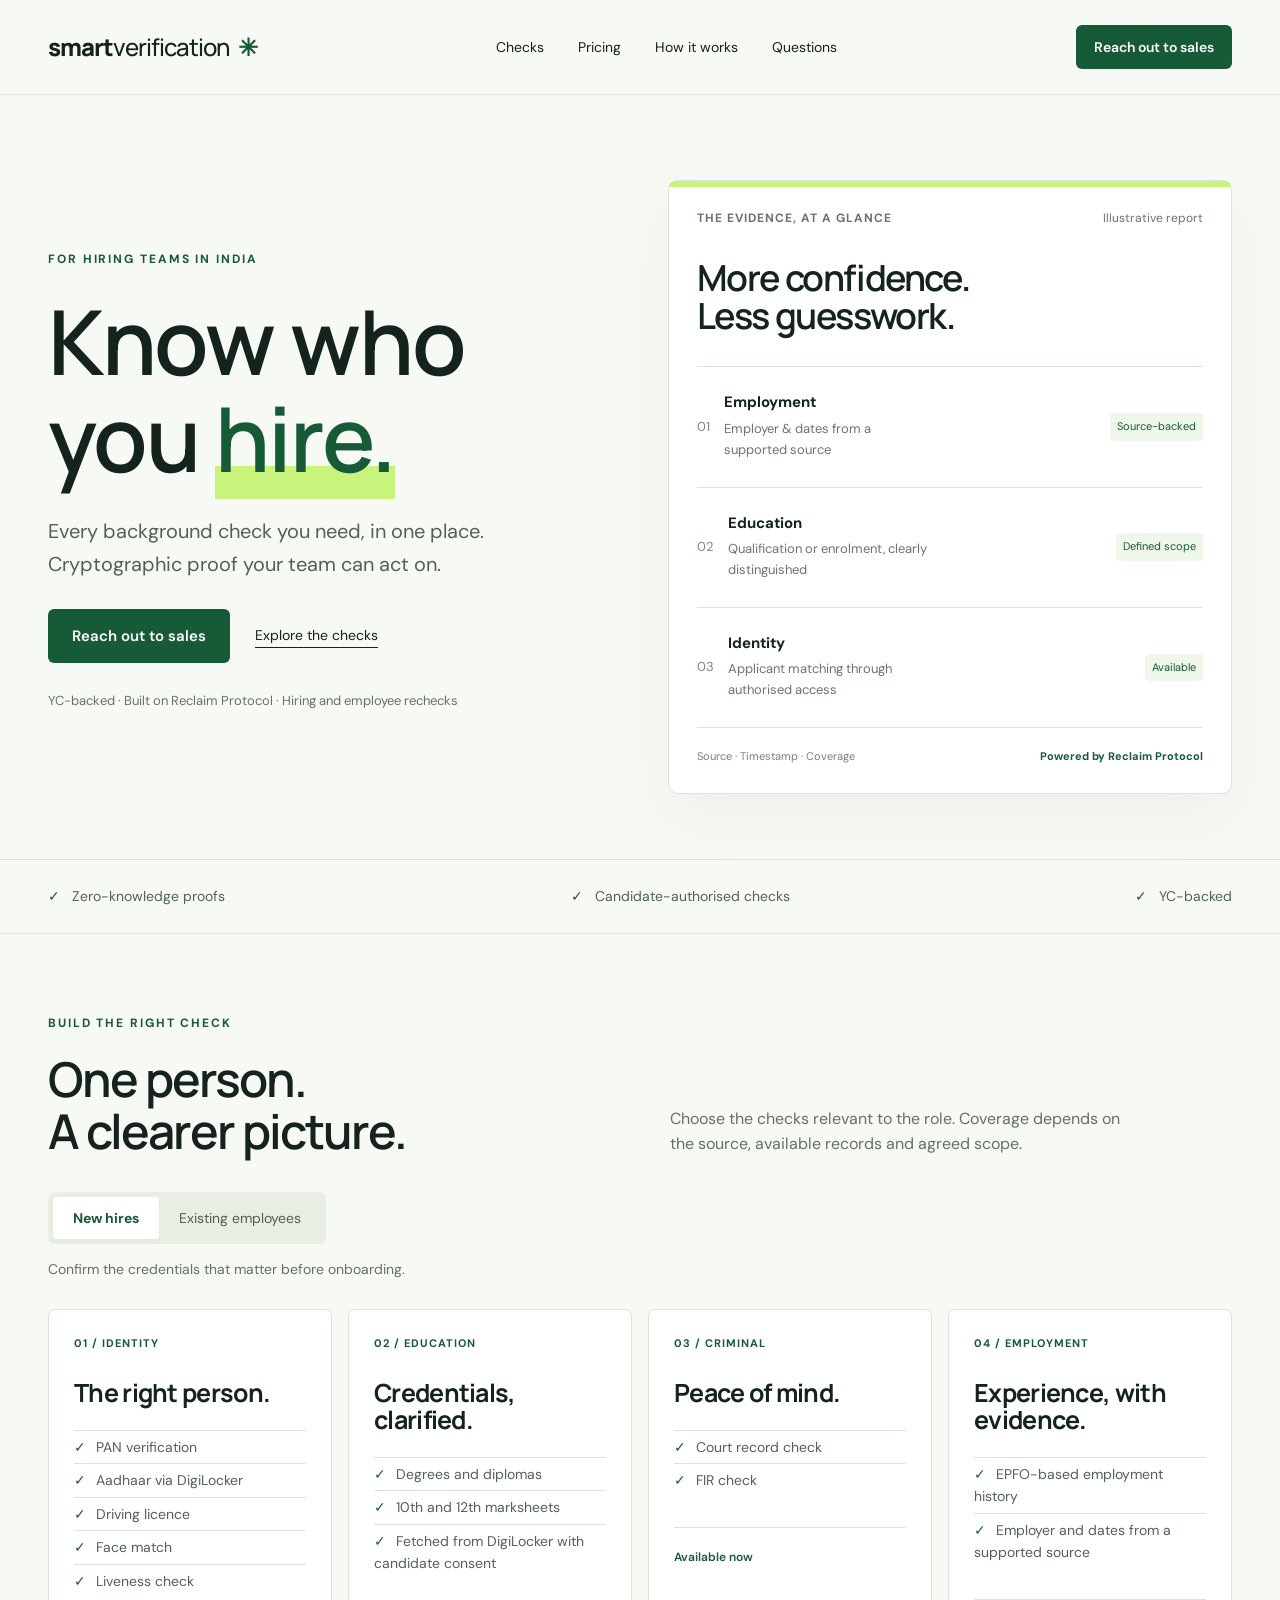
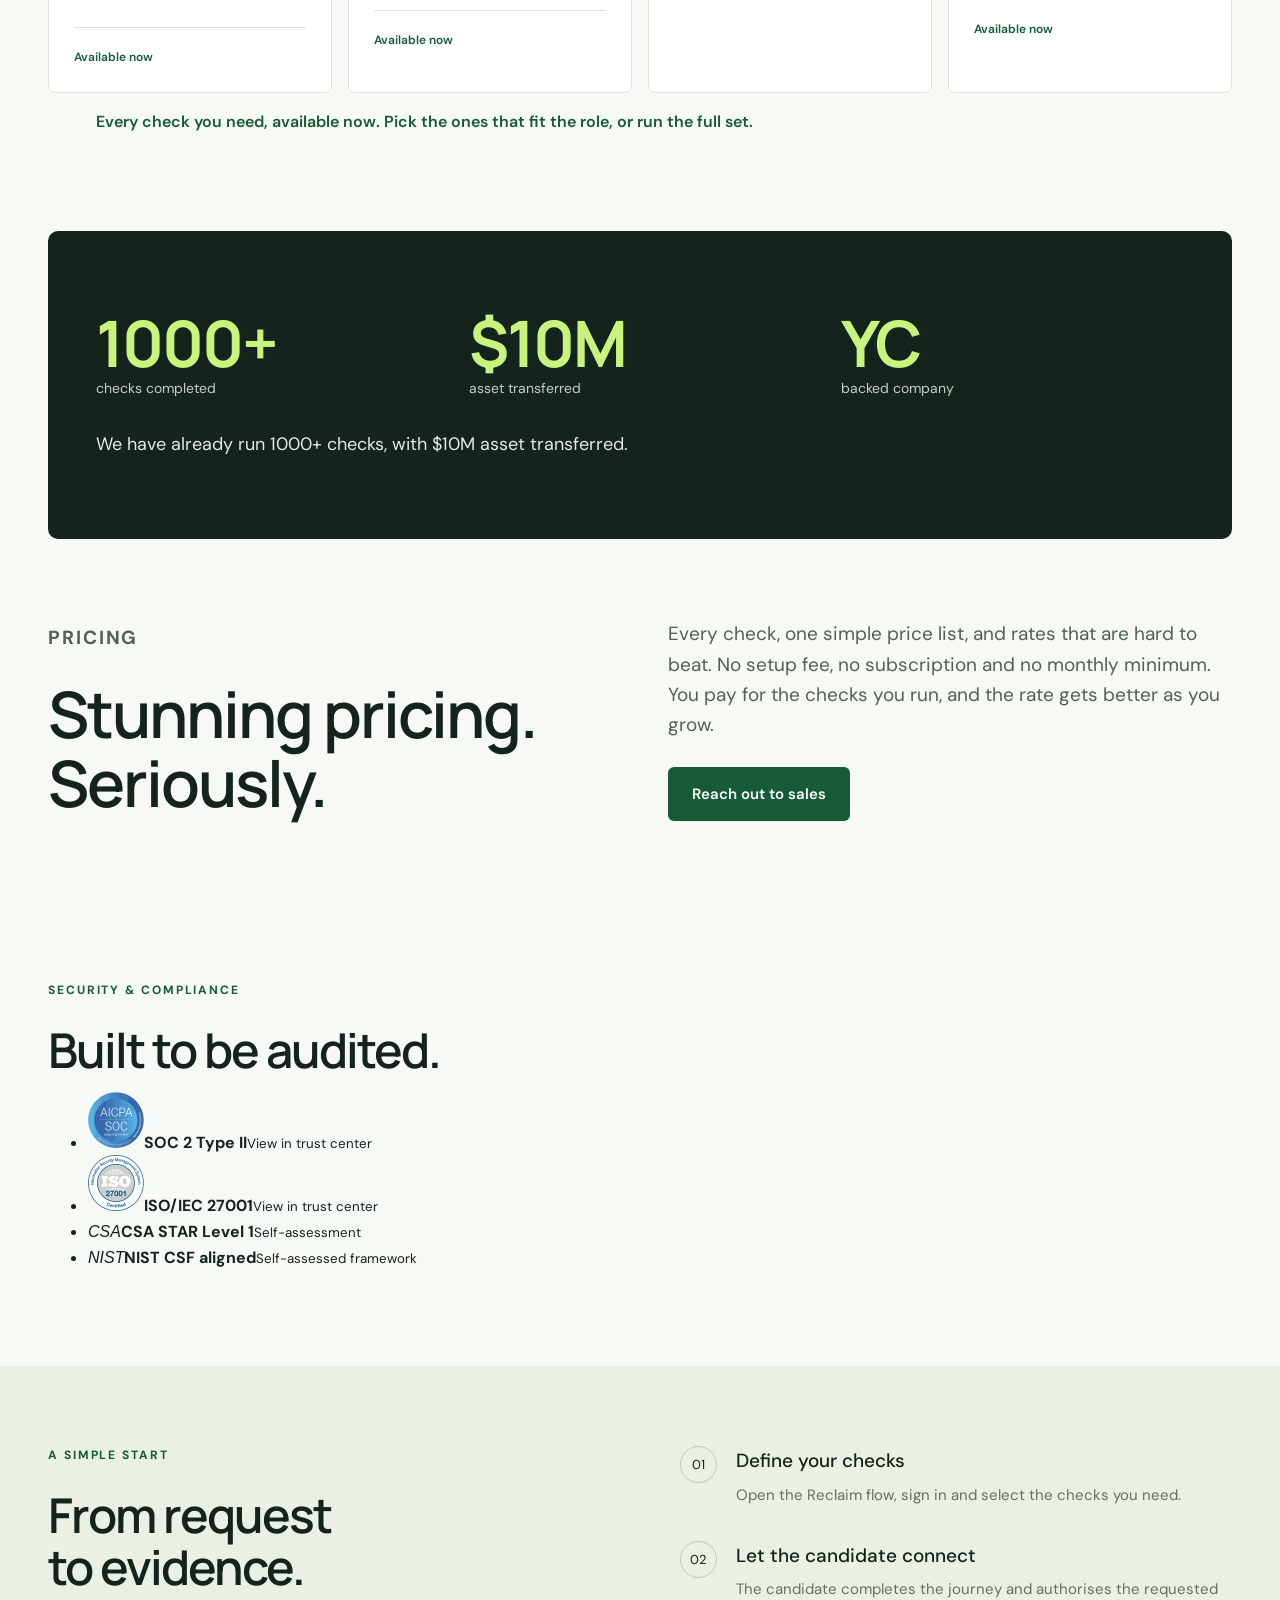
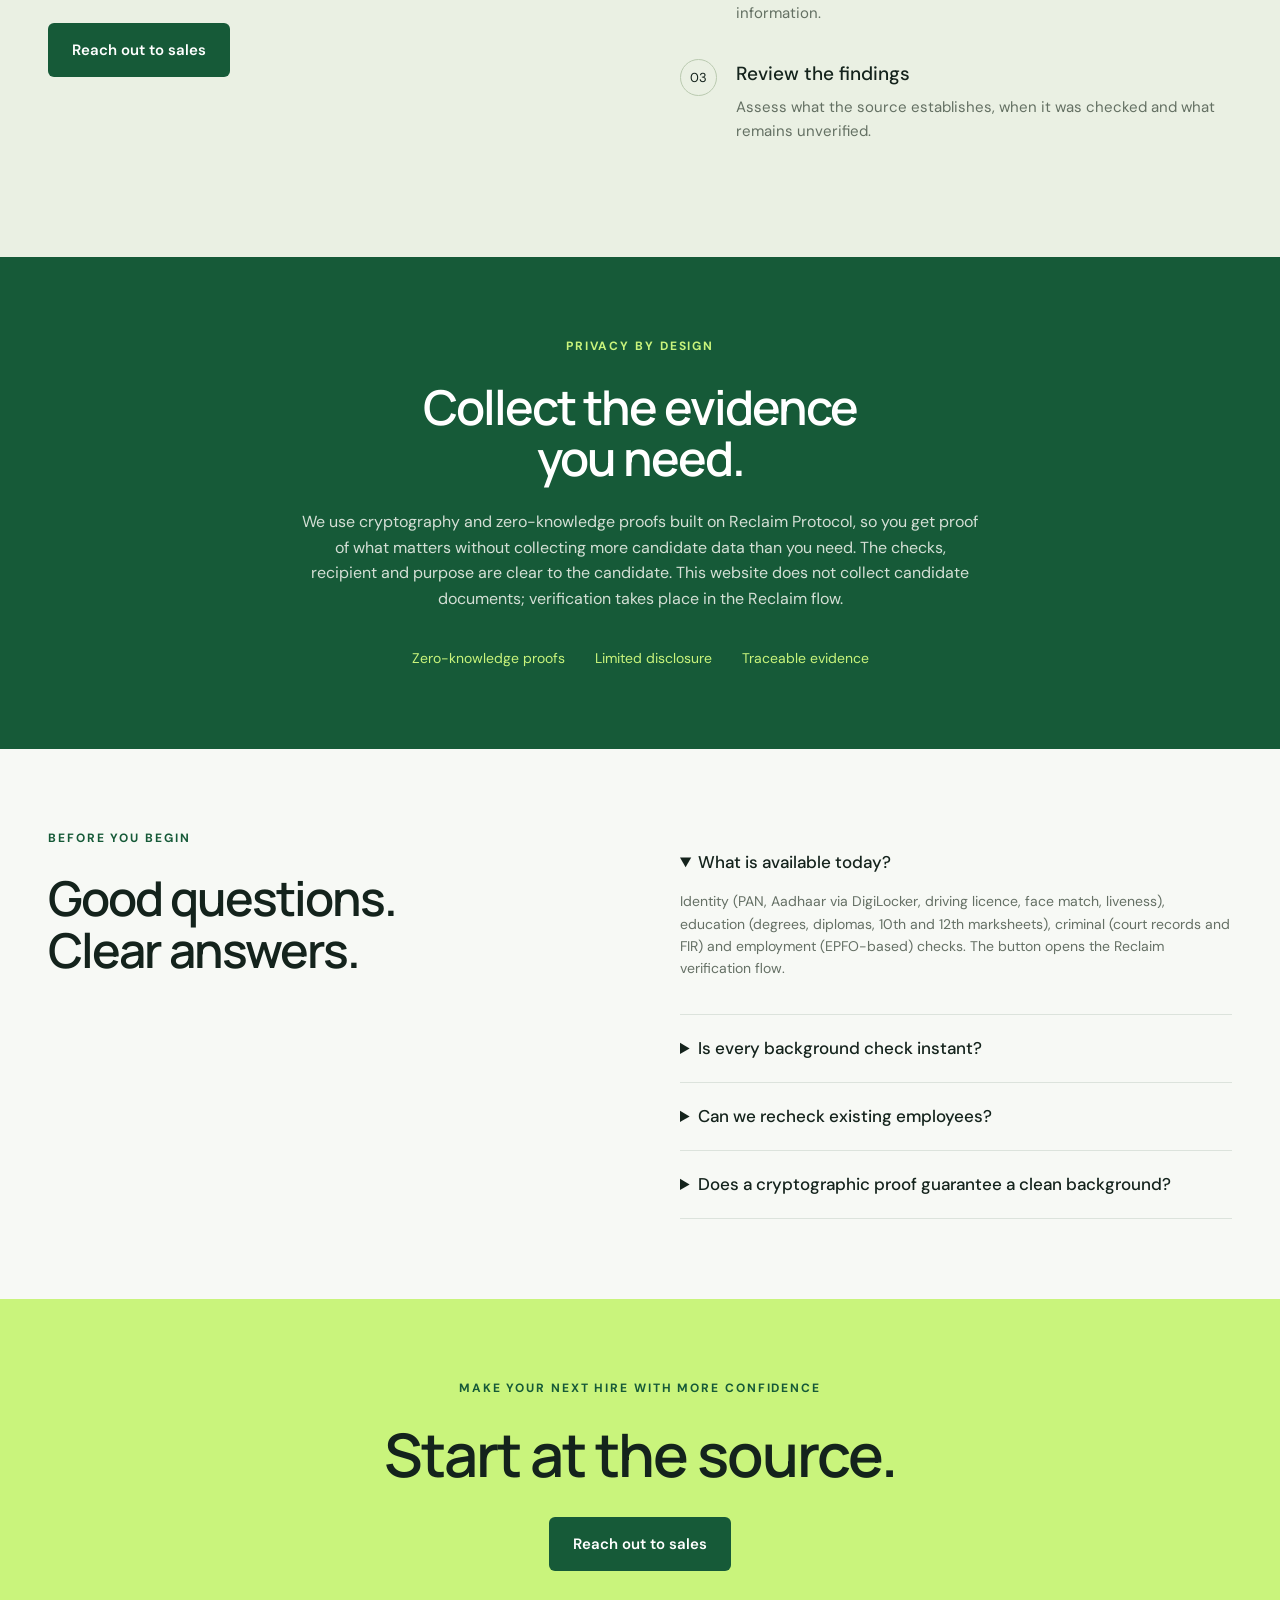
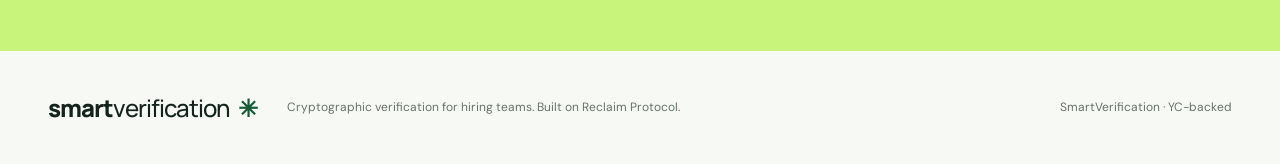
==== commit 7957e632: "Add security and compliance strip (markup)" ====
--- a/index.html
+++ b/index.html
@@ -7,7 +7,7 @@
 </section>
 <section class="trust" id="trust"><div class="stat"><b>1000+</b><span>checks completed</span></div><div class="stat"><b>$10M</b><span>asset transferred</span></div><div class="stat"><b>YC</b><span>backed company</span></div><p>We have already run 1000+ checks, with $10M asset transferred.</p></section>
 <section class="pricing" id="pricing"><div><p class="eyebrow">PRICING</p><h2>Stunning pricing.<br>Seriously.</h2></div><div><p>Every check, one simple price list, and rates that are hard to beat. No setup fee, no subscription and no monthly minimum. You pay for the checks you run, and the rate gets better as you grow.</p><a class="button" href="mailto:harsha@reclaimprotocol.org">Reach out to sales</a></div></section>
-<section class="process" id="process"><div><p class="eyebrow">A SIMPLE START</p><h2>From request<br>to evidence.</h2><a class="button" href="mailto:harsha@reclaimprotocol.org">Reach out to sales</a></div><ol><li><b>Define your checks</b><p>Open the Reclaim flow, sign in and select the checks you need.</p></li><li><b>Let the candidate connect</b><p>The candidate completes the journey and authorises the requested information.</p></li><li><b>Review the findings</b><p>Assess what the source establishes, when it was checked and what remains unverified.</p></li></ol></section>
+<section class="compliance" id="compliance" aria-label="Security and compliance"><div class="comp-head"><p class="eyebrow">SECURITY &amp; COMPLIANCE</p><h2>Built to be audited.</h2></div><ul class="badges"><li><a href="https://trust.reclaimprotocol.org" target="_blank" rel="noopener"><img src="[data-uri]" alt="" width="56" height="56" loading="lazy"><span><b>SOC 2 Type II</b><small>View in trust center</small></span></a></li><li><a href="https://trust.reclaimprotocol.org" target="_blank" rel="noopener"><img src="[data-uri]" alt="" width="56" height="56" loading="lazy"><span><b>ISO/IEC 27001</b><small>View in trust center</small></span></a></li><li><a href="https://cloudsecurityalliance.org/star/registry/creatoros-inc/services/reclaim-protocol" target="_blank" rel="noopener"><i class="mark">CSA</i><span><b>CSA STAR Level 1</b><small>Self-assessment</small></span></a></li><li><a href="https://trust.reclaimprotocol.org" target="_blank" rel="noopener"><i class="mark">NIST</i><span><b>NIST CSF aligned</b><small>Self-assessed framework</small></span></a></li></ul></section> <section class="process" id="process"><div><p class="eyebrow">A SIMPLE START</p><h2>From request<br>to evidence.</h2><a class="button" href="mailto:harsha@reclaimprotocol.org">Reach out to sales</a></div><ol><li><b>Define your checks</b><p>Open the Reclaim flow, sign in and select the checks you need.</p></li><li><b>Let the candidate connect</b><p>The candidate completes the journey and authorises the requested information.</p></li><li><b>Review the findings</b><p>Assess what the source establishes, when it was checked and what remains unverified.</p></li></ol></section>
 <section class="privacy"><p class="eyebrow">PRIVACY BY DESIGN</p><h2>Collect the evidence<br>you need.</h2><p>We use cryptography and zero-knowledge proofs built on Reclaim Protocol, so you get proof of what matters without collecting more candidate data than you need. The checks, recipient and purpose are clear to the candidate. This website does not collect candidate documents; verification takes place in the Reclaim flow.</p><div><span>Zero-knowledge proofs</span><span>Limited disclosure</span><span>Traceable evidence</span></div></section>
 <section id="questions" class="faq"><div><p class="eyebrow">BEFORE YOU BEGIN</p><h2>Good questions.<br>Clear answers.</h2></div><div><details open><summary>What is available today?</summary><p>Identity (PAN, Aadhaar via DigiLocker, driving licence, face match, liveness), education (degrees, diplomas, 10th and 12th marksheets), criminal (court records and FIR) and employment (EPFO-based) checks. The button opens the Reclaim verification flow.</p></details><details><summary>Is every background check instant?</summary><p>No. Supported source proofs can be automated; source availability, identity matching and manual checks affect completion. No turnaround guarantee is offered here.</p></details><details><summary>Can we recheck existing employees?</summary><p>Yes, the service can be scoped for employee rechecks. Define the purpose and frequency and obtain the appropriate authorisation for the checks requested.</p></details><details><summary>Does a cryptographic proof guarantee a clean background?</summary><p>No. It establishes information returned by the configured source. Findings must be interpreted within the check's coverage and limitations.</p></details></div></section>
 <section class="last"><p class="eyebrow">MAKE YOUR NEXT HIRE WITH MORE CONFIDENCE</p><h2>Start at the source.</h2><a class="button" href="mailto:harsha@reclaimprotocol.org">Reach out to sales</a></section></main><footer><a class="logo" href="#">smart<span>verification</span><b>✳</b></a><p>Cryptographic verification for hiring teams. Built on Reclaim Protocol.</p><p>SmartVerification · YC-backed</p></footer><script src="/app.js"></script></body></html>
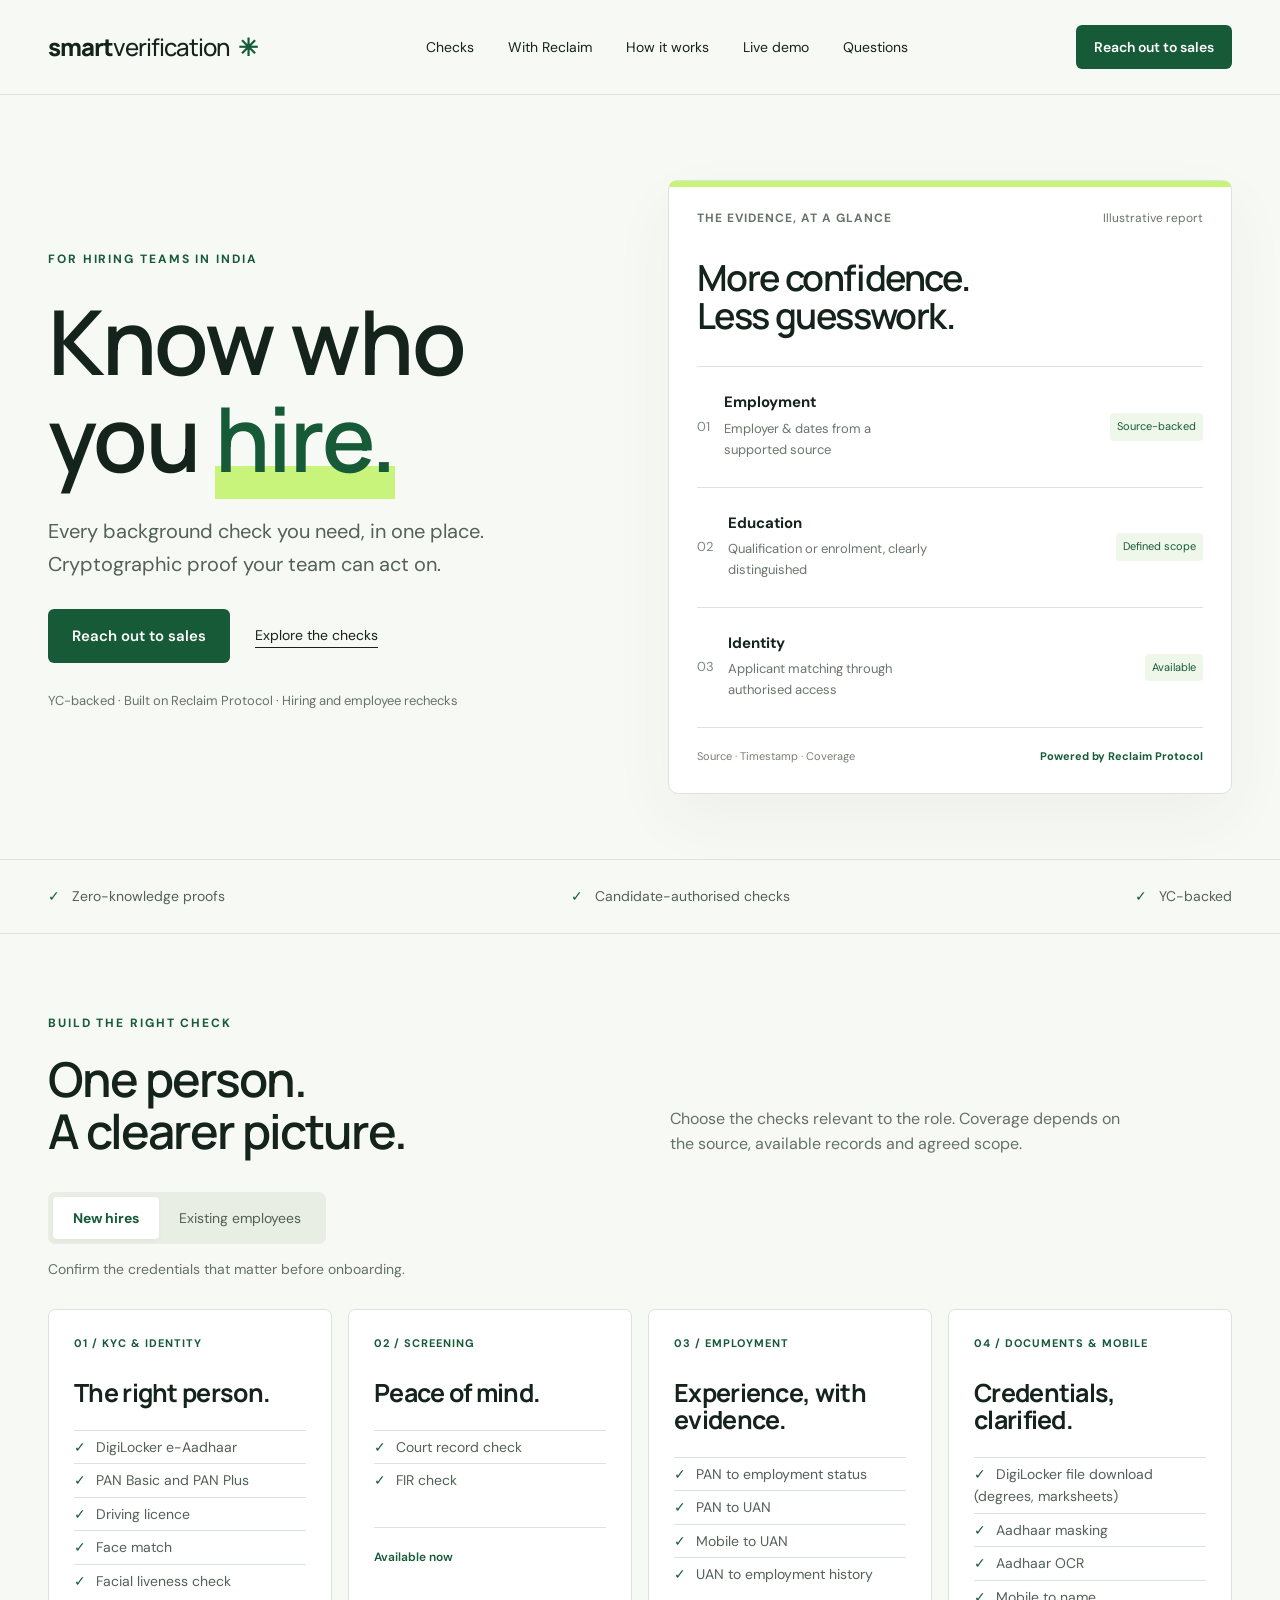
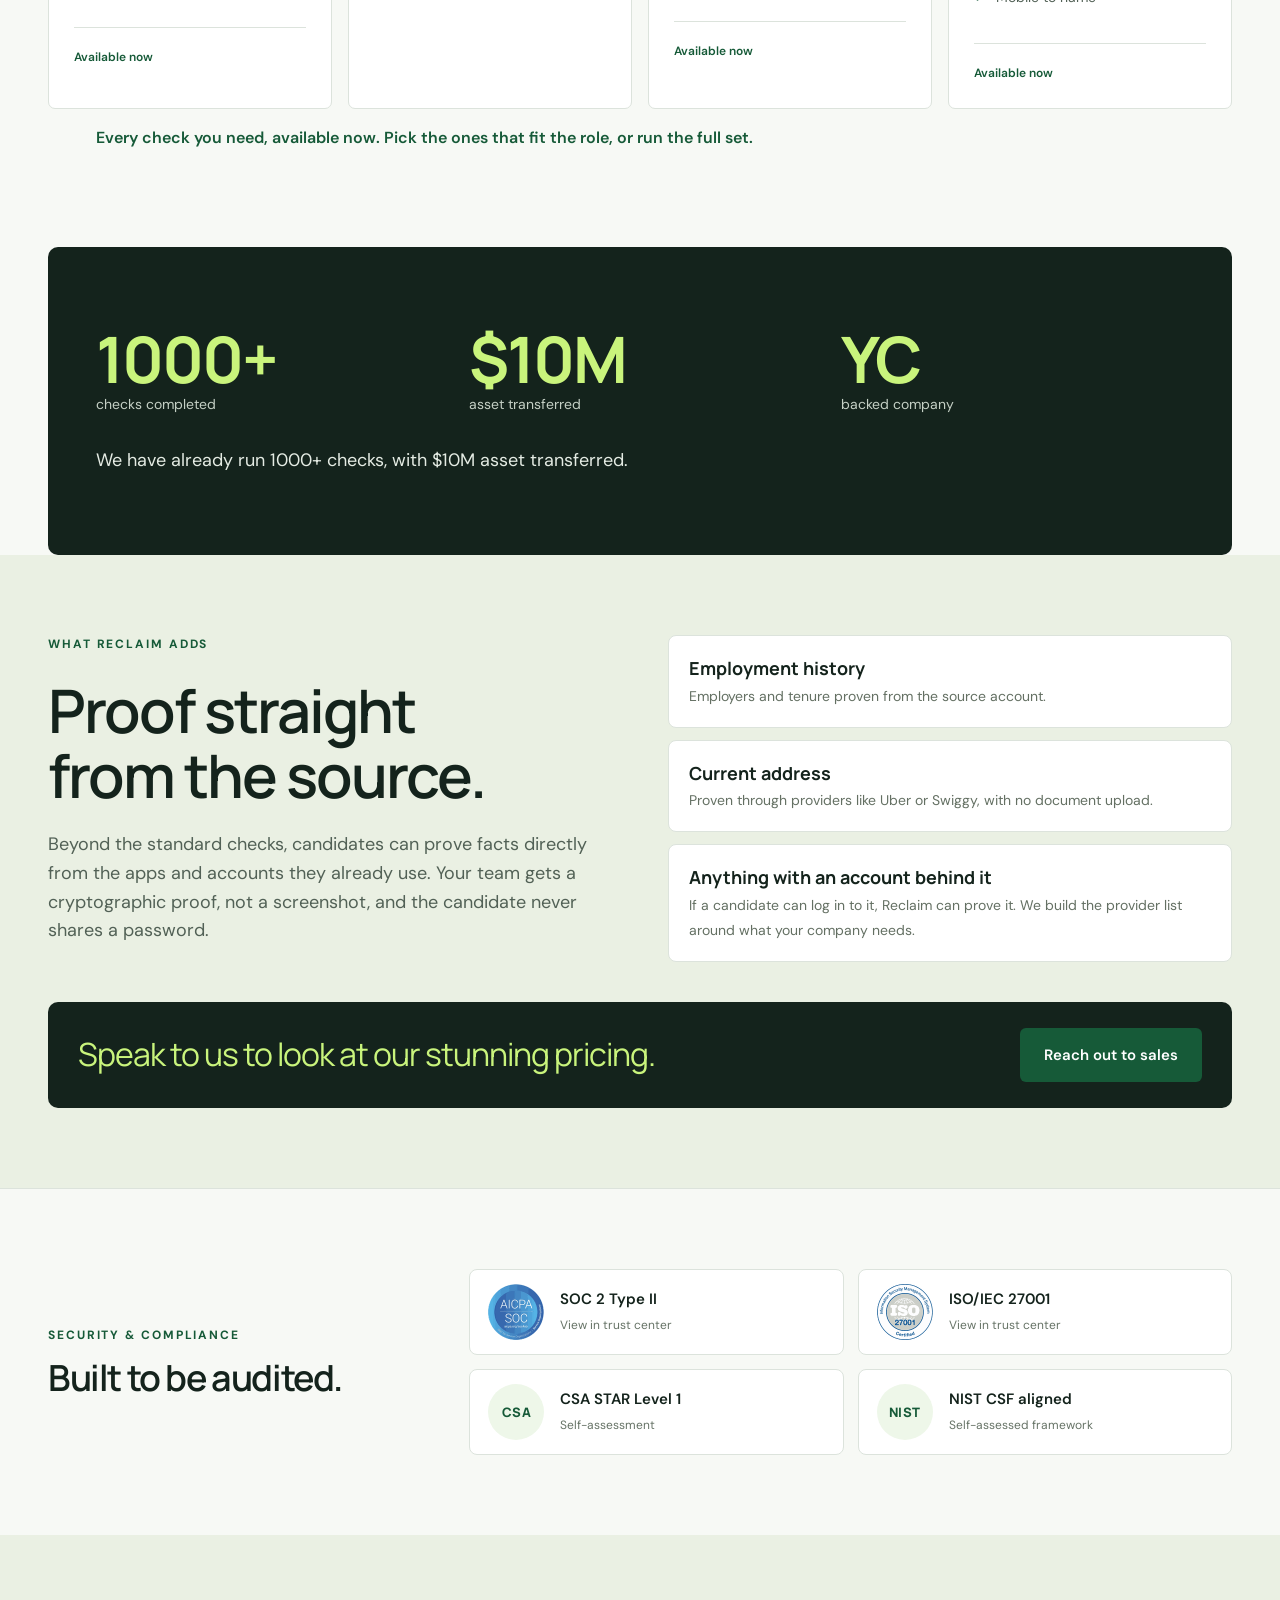
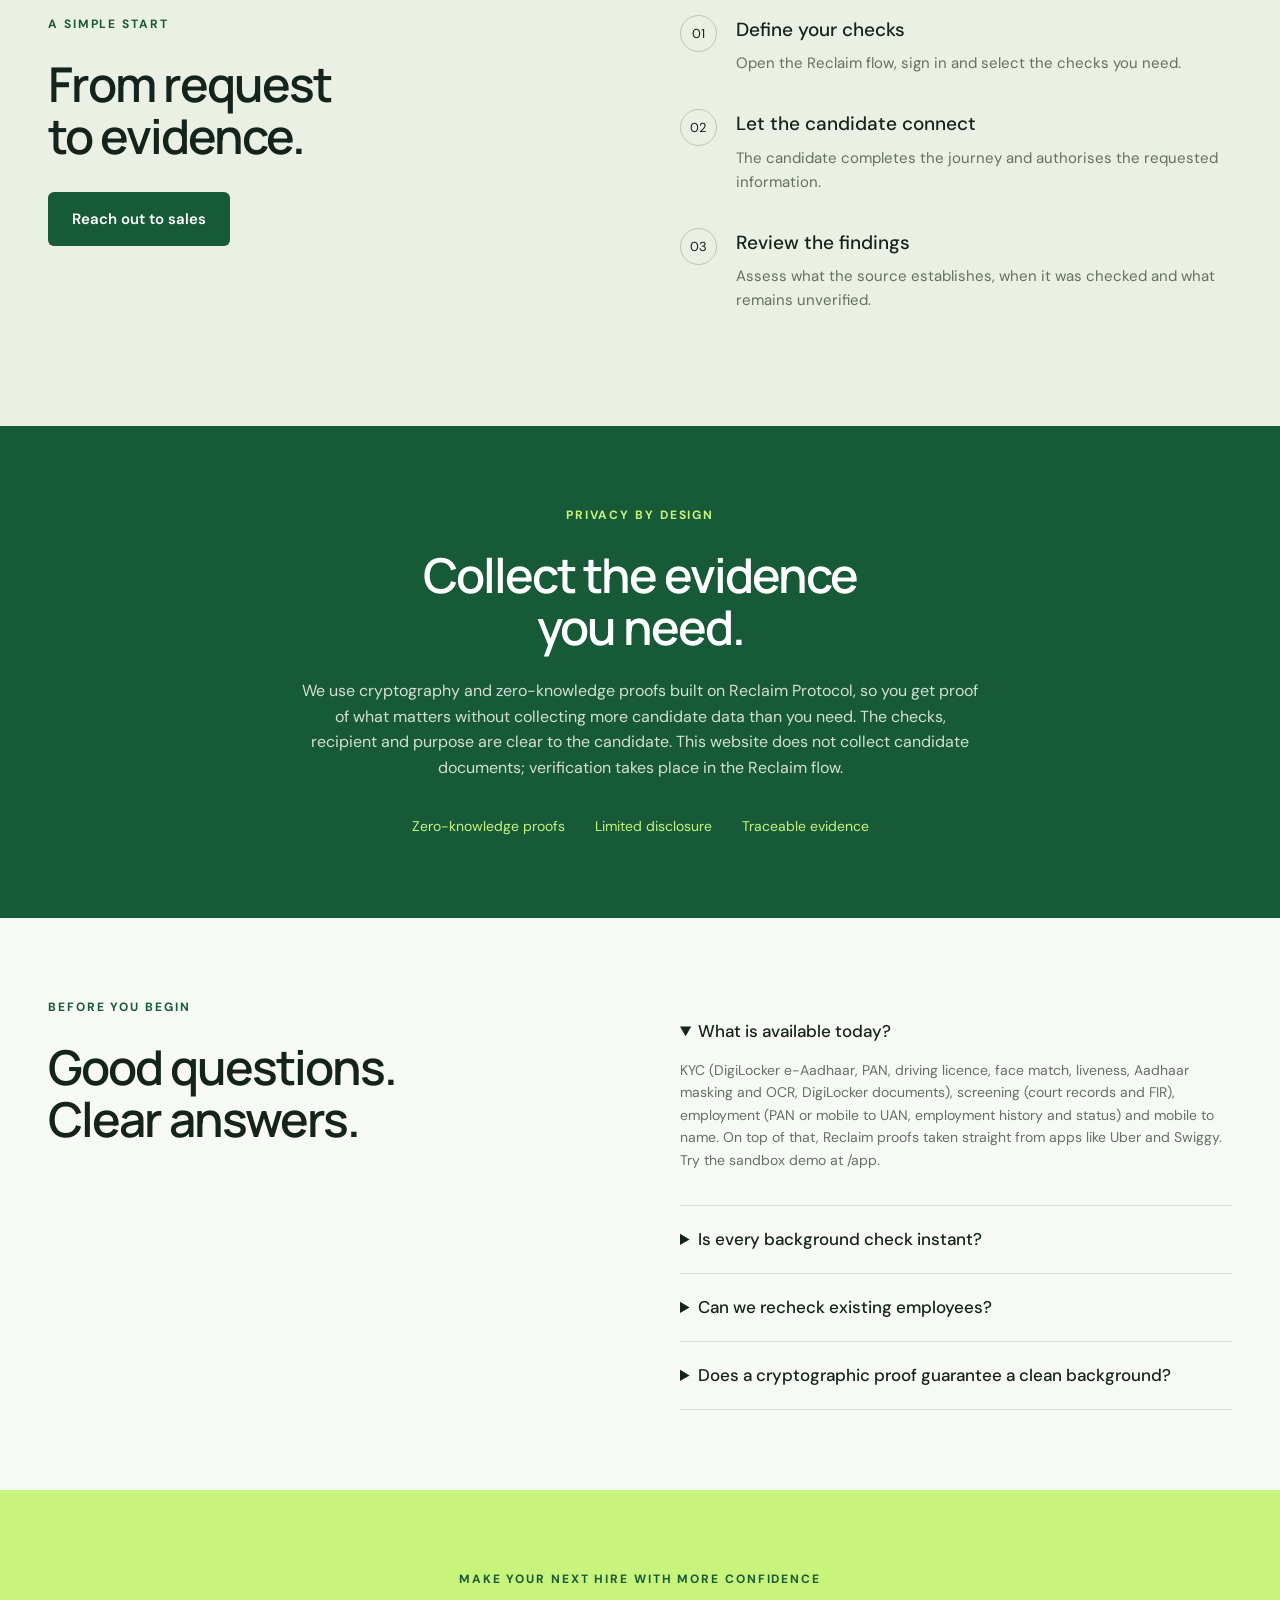
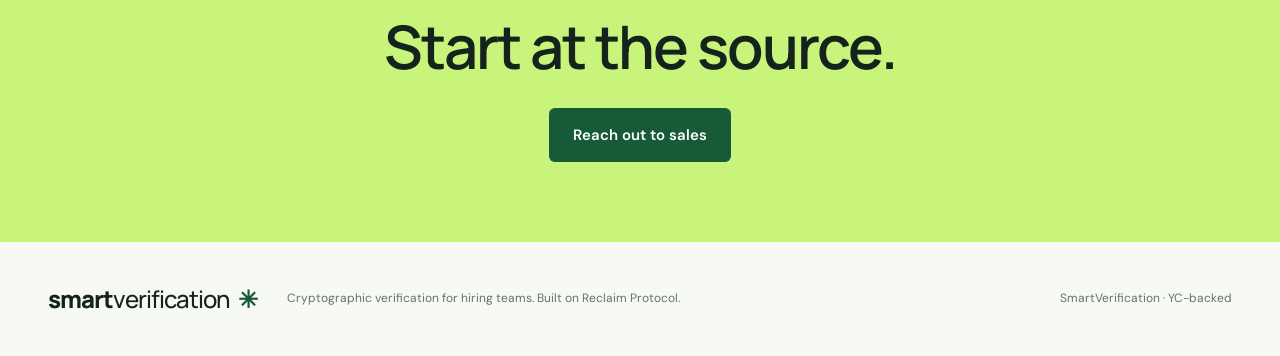
==== commit 10bc28bf: "Update index.html" ====
--- a/index.html
+++ b/index.html
@@ -1,13 +1,13 @@
 <!doctype html><html lang="en"><head><meta charset="utf-8"><meta name="viewport" content="width=device-width,initial-scale=1"><link rel="canonical" href="https://smartverification.in/"><meta name="description" content="SmartVerification: every India background check in one place: identity, education, criminal and employment. Cryptographic, zero-knowledge verification built on Reclaim Protocol. YC-backed."><title>SmartVerification — Know who you hire.</title><link rel="icon" href="/favicon.svg"><link rel="stylesheet" href="/style.css"></head><body>
-<header><a class="logo" href="#">smart<span>verification</span><b>✳</b></a><nav aria-label="Main"><a href="#checks">Checks</a><a href="#pricing">Pricing</a><a href="#process">How it works</a><a href="#questions">Questions</a></nav><a class="button small" href="mailto:harsha@reclaimprotocol.org">Reach out to sales</a></header>
+<header><a class="logo" href="#">smart<span>verification</span><b>✳</b></a><nav aria-label="Main"><a href="#checks">Checks</a><a href="#reclaim">With Reclaim</a><a href="#process">How it works</a><a href="/app">Live demo</a><a href="#questions">Questions</a></nav><a class="button small" href="mailto:harsha@reclaimprotocol.org">Reach out to sales</a></header>
 <main><section class="hero"><div><p class="eyebrow">FOR HIRING TEAMS IN INDIA</p><h1>Know who<br>you <em>hire.</em></h1><p class="lead">Every background check you need, in one place.<br>Cryptographic proof your team can act on.</p><div class="actions"><a class="button" href="mailto:harsha@reclaimprotocol.org">Reach out to sales</a><a class="text-link" href="#checks">Explore the checks</a></div><p class="caption">YC-backed · Built on Reclaim Protocol · Hiring and employee rechecks</p></div><div class="evidence"><div class="sheet-head"><span>THE EVIDENCE, AT A GLANCE</span><span>Illustrative report</span></div><h2>More confidence.<br>Less guesswork.</h2><div class="result"><span class="number">01</span><div><b>Employment</b><p>Employer & dates from a supported source</p></div><span class="tag">Source-backed</span></div><div class="result"><span class="number">02</span><div><b>Education</b><p>Qualification or enrolment, clearly distinguished</p></div><span class="tag">Defined scope</span></div><div class="result"><span class="number">03</span><div><b>Identity</b><p>Applicant matching through authorised access</p></div><span class="tag">Available</span></div><div class="sheet-foot"><span>Source · Timestamp · Coverage</span><b>Powered by Reclaim Protocol</b></div></div></section>
 <div class="principles"><span>Zero-knowledge proofs</span><span>Candidate-authorised checks</span><span>YC-backed</span></div>
-<section id="checks"><div class="section-heading"><p class="eyebrow">BUILD THE RIGHT CHECK</p><h2>One person.<br>A clearer picture.</h2><p>Choose the checks relevant to the role. Coverage depends on the source, available records and agreed scope.</p></div><div class="tabs" role="group" aria-label="Verification purpose"><button class="active" data-mode="hiring" aria-pressed="true">New hires</button><button data-mode="employee" aria-pressed="false">Existing employees</button></div><p id="mode-description">Confirm the credentials that matter before onboarding.</p><div class="grid"><article><span class="card-index">01 / IDENTITY</span><h3>The right person.</h3><ul class="check-list"><li>PAN verification</li><li>Aadhaar via DigiLocker</li><li>Driving licence</li><li>Face match</li><li>Liveness check</li></ul><span class="availability">Available now</span></article><article><span class="card-index">02 / EDUCATION</span><h3>Credentials, clarified.</h3><ul class="check-list"><li>Degrees and diplomas</li><li>10th and 12th marksheets</li><li>Fetched from DigiLocker with candidate consent</li></ul><span class="availability">Available now</span></article><article><span class="card-index">03 / CRIMINAL</span><h3>Peace of mind.</h3><ul class="check-list"><li>Court record check</li><li>FIR check</li></ul><span class="availability">Available now</span></article><article><span class="card-index">04 / EMPLOYMENT</span><h3>Experience, with evidence.</h3><ul class="check-list"><li>EPFO-based employment history</li><li>Employer and dates from a supported source</li></ul><span class="availability">Available now</span></article></div>
+<section id="checks"><div class="section-heading"><p class="eyebrow">BUILD THE RIGHT CHECK</p><h2>One person.<br>A clearer picture.</h2><p>Choose the checks relevant to the role. Coverage depends on the source, available records and agreed scope.</p></div><div class="tabs" role="group" aria-label="Verification purpose"><button class="active" data-mode="hiring" aria-pressed="true">New hires</button><button data-mode="employee" aria-pressed="false">Existing employees</button></div><p id="mode-description">Confirm the credentials that matter before onboarding.</p><div class="grid"><article><span class="card-index">01 / KYC &amp; IDENTITY</span><h3>The right person.</h3><ul class="check-list"><li>DigiLocker e-Aadhaar</li><li>PAN Basic and PAN Plus</li><li>Driving licence</li><li>Face match</li><li>Facial liveness check</li></ul><span class="availability">Available now</span></article><article><span class="card-index">02 / SCREENING</span><h3>Peace of mind.</h3><ul class="check-list"><li>Court record check</li><li>FIR check</li></ul><span class="availability">Available now</span></article><article><span class="card-index">03 / EMPLOYMENT</span><h3>Experience, with evidence.</h3><ul class="check-list"><li>PAN to employment status</li><li>PAN to UAN</li><li>Mobile to UAN</li><li>UAN to employment history</li></ul><span class="availability">Available now</span></article><article><span class="card-index">04 / DOCUMENTS &amp; MOBILE</span><h3>Credentials, clarified.</h3><ul class="check-list"><li>DigiLocker file download (degrees, marksheets)</li><li>Aadhaar masking</li><li>Aadhaar OCR</li><li>Mobile to name</li></ul><span class="availability">Available now</span></article></div>
 <p class="all-checks">Every check you need, available now. Pick the ones that fit the role, or run the full set.</p>
 </section>
 <section class="trust" id="trust"><div class="stat"><b>1000+</b><span>checks completed</span></div><div class="stat"><b>$10M</b><span>asset transferred</span></div><div class="stat"><b>YC</b><span>backed company</span></div><p>We have already run 1000+ checks, with $10M asset transferred.</p></section>
-<section class="pricing" id="pricing"><div><p class="eyebrow">PRICING</p><h2>Stunning pricing.<br>Seriously.</h2></div><div><p>Every check, one simple price list, and rates that are hard to beat. No setup fee, no subscription and no monthly minimum. You pay for the checks you run, and the rate gets better as you grow.</p><a class="button" href="mailto:harsha@reclaimprotocol.org">Reach out to sales</a></div></section>
+<section class="reclaim" id="reclaim"><div><p class="eyebrow">WHAT RECLAIM ADDS</p><h2>Proof straight<br>from the source.</h2><p class="rc-lead">Beyond the standard checks, candidates can prove facts directly from the apps and accounts they already use. Your team gets a cryptographic proof, not a screenshot, and the candidate never shares a password.</p></div><ul class="rc-list"><li><b>Employment history</b><span>Employers and tenure proven from the source account.</span></li><li><b>Current address</b><span>Proven through providers like Uber or Swiggy, with no document upload.</span></li><li><b>Anything with an account behind it</b><span>If a candidate can log in to it, Reclaim can prove it. We build the provider list around what your company needs.</span></li></ul><div class="rc-cta"><p>Speak to us to look at our stunning pricing.</p><a class="button" href="mailto:harsha@reclaimprotocol.org">Reach out to sales</a></div></section>
 <section class="compliance" id="compliance" aria-label="Security and compliance"><div class="comp-head"><p class="eyebrow">SECURITY &amp; COMPLIANCE</p><h2>Built to be audited.</h2></div><ul class="badges"><li><a href="https://trust.reclaimprotocol.org" target="_blank" rel="noopener"><img src="[data-uri]" alt="" width="56" height="56" loading="lazy"><span><b>SOC 2 Type II</b><small>View in trust center</small></span></a></li><li><a href="https://trust.reclaimprotocol.org" target="_blank" rel="noopener"><img src="[data-uri]" alt="" width="56" height="56" loading="lazy"><span><b>ISO/IEC 27001</b><small>View in trust center</small></span></a></li><li><a href="https://cloudsecurityalliance.org/star/registry/creatoros-inc/services/reclaim-protocol" target="_blank" rel="noopener"><i class="mark">CSA</i><span><b>CSA STAR Level 1</b><small>Self-assessment</small></span></a></li><li><a href="https://trust.reclaimprotocol.org" target="_blank" rel="noopener"><i class="mark">NIST</i><span><b>NIST CSF aligned</b><small>Self-assessed framework</small></span></a></li></ul></section> <section class="process" id="process"><div><p class="eyebrow">A SIMPLE START</p><h2>From request<br>to evidence.</h2><a class="button" href="mailto:harsha@reclaimprotocol.org">Reach out to sales</a></div><ol><li><b>Define your checks</b><p>Open the Reclaim flow, sign in and select the checks you need.</p></li><li><b>Let the candidate connect</b><p>The candidate completes the journey and authorises the requested information.</p></li><li><b>Review the findings</b><p>Assess what the source establishes, when it was checked and what remains unverified.</p></li></ol></section>
 <section class="privacy"><p class="eyebrow">PRIVACY BY DESIGN</p><h2>Collect the evidence<br>you need.</h2><p>We use cryptography and zero-knowledge proofs built on Reclaim Protocol, so you get proof of what matters without collecting more candidate data than you need. The checks, recipient and purpose are clear to the candidate. This website does not collect candidate documents; verification takes place in the Reclaim flow.</p><div><span>Zero-knowledge proofs</span><span>Limited disclosure</span><span>Traceable evidence</span></div></section>
-<section id="questions" class="faq"><div><p class="eyebrow">BEFORE YOU BEGIN</p><h2>Good questions.<br>Clear answers.</h2></div><div><details open><summary>What is available today?</summary><p>Identity (PAN, Aadhaar via DigiLocker, driving licence, face match, liveness), education (degrees, diplomas, 10th and 12th marksheets), criminal (court records and FIR) and employment (EPFO-based) checks. The button opens the Reclaim verification flow.</p></details><details><summary>Is every background check instant?</summary><p>No. Supported source proofs can be automated; source availability, identity matching and manual checks affect completion. No turnaround guarantee is offered here.</p></details><details><summary>Can we recheck existing employees?</summary><p>Yes, the service can be scoped for employee rechecks. Define the purpose and frequency and obtain the appropriate authorisation for the checks requested.</p></details><details><summary>Does a cryptographic proof guarantee a clean background?</summary><p>No. It establishes information returned by the configured source. Findings must be interpreted within the check's coverage and limitations.</p></details></div></section>
+<section id="questions" class="faq"><div><p class="eyebrow">BEFORE YOU BEGIN</p><h2>Good questions.<br>Clear answers.</h2></div><div><details open><summary>What is available today?</summary><p>KYC (DigiLocker e-Aadhaar, PAN, driving licence, face match, liveness, Aadhaar masking and OCR, DigiLocker documents), screening (court records and FIR), employment (PAN or mobile to UAN, employment history and status) and mobile to name. On top of that, Reclaim proofs taken straight from apps like Uber and Swiggy. Try the sandbox demo at /app.</p></details><details><summary>Is every background check instant?</summary><p>No. Supported source proofs can be automated; source availability, identity matching and manual checks affect completion. No turnaround guarantee is offered here.</p></details><details><summary>Can we recheck existing employees?</summary><p>Yes, the service can be scoped for employee rechecks. Define the purpose and frequency and obtain the appropriate authorisation for the checks requested.</p></details><details><summary>Does a cryptographic proof guarantee a clean background?</summary><p>No. It establishes information returned by the configured source. Findings must be interpreted within the check's coverage and limitations.</p></details></div></section>
 <section class="last"><p class="eyebrow">MAKE YOUR NEXT HIRE WITH MORE CONFIDENCE</p><h2>Start at the source.</h2><a class="button" href="mailto:harsha@reclaimprotocol.org">Reach out to sales</a></section></main><footer><a class="logo" href="#">smart<span>verification</span><b>✳</b></a><p>Cryptographic verification for hiring teams. Built on Reclaim Protocol.</p><p>SmartVerification · YC-backed</p></footer><script src="/app.js"></script></body></html>
--- a/style.css
+++ b/style.css
@@ -5,5 +5,10 @@
 
 .check-list{list-style:none;padding:0;margin:14px 0 18px;font-size:14px;color:#526156}.check-list li{padding:5px 0;border-top:1px solid var(--line)}.check-list li:before{content:'✓';margin-right:10px;color:var(--green)}.all-checks{padding:0 48px;font-weight:600;color:var(--green)}
 .trust{padding:60px 48px;display:grid;grid-template-columns:repeat(3,1fr);gap:30px;background:var(--ink);color:white;border-radius:10px;margin:0 48px}.trust .stat b{display:block;font-family:Manrope,sans-serif;font-size:clamp(44px,5vw,72px);letter-spacing:-2px;color:var(--lime);line-height:1}.trust .stat span{font-size:14px;color:#c5d0c5}.trust p{grid-column:1/-1;margin:0;font-size:18px;color:#e4ebe3;max-width:760px}
-.pricing{padding:85px 48px;display:grid;grid-template-columns:1fr 1fr;gap:55px;align-items:center}.pricing h2{font-size:clamp(40px,5vw,64px)}.pricing p{font-size:19px;color:#526156;margin:0 0 26px}
-@media(max-width:700px){.trust,.pricing{grid-template-columns:1fr;margin:0;padding:40px 24px;border-radius:0}.all-checks{padding:0 24px}.pricing{gap:20px}}
+@media(max-width:700px){.trust{grid-template-columns:1fr;margin:0;padding:40px 24px;border-radius:0}.all-checks{padding:0 24px}}
+
+.compliance{padding:60px 48px;display:grid;grid-template-columns:1fr 2fr;gap:40px;align-items:center;border-top:1px solid var(--line)}.compliance .eyebrow{margin-bottom:14px}.compliance h2{font-size:36px;letter-spacing:-1.4px}.badges{list-style:none;margin:0;padding:0;display:grid;grid-template-columns:repeat(2,1fr);gap:14px}.badges a{display:flex;align-items:center;gap:16px;background:white;border:1px solid var(--line);border-radius:8px;padding:14px 18px;transition:transform .2s,border-color .2s}.badges a:hover{transform:translateY(-2px);border-color:var(--green)}.badges img{width:56px;height:56px;object-fit:contain;flex:none}.badges .mark{width:56px;height:56px;flex:none;display:flex;align-items:center;justify-content:center;border-radius:50%;background:#eef7e9;color:var(--green);font-style:normal;font-family:Manrope,sans-serif;font-weight:800;font-size:13px;letter-spacing:.5px}.badges b{display:block;font-size:15px;font-weight:600}.badges small{font-size:12px;color:#667366}
+@media(max-width:1050px){.compliance{grid-template-columns:1fr}}@media(max-width:700px){.compliance{padding:40px 20px}.badges{grid-template-columns:1fr}.compliance h2{font-size:32px}}
+
+.reclaim{padding:85px 48px;display:grid;grid-template-columns:1fr 1fr;gap:40px 55px;align-items:start;background:#eaf0e3}.reclaim h2{font-size:clamp(38px,5vw,60px)}.rc-lead{font-size:18px;color:#526156;margin:22px 0 0}.rc-list{list-style:none;margin:0;padding:0;display:grid;gap:12px}.rc-list li{background:#fff;border:1px solid var(--line);border-radius:8px;padding:18px 20px}.rc-list b{display:block;font-family:Manrope,sans-serif;font-size:18px}.rc-list span{font-size:14px;color:#647063}.rc-cta{grid-column:1/-1;display:flex;align-items:center;justify-content:space-between;gap:20px;flex-wrap:wrap;background:var(--ink);color:#fff;border-radius:10px;padding:26px 30px}.rc-cta p{margin:0;font-family:Manrope,sans-serif;font-size:clamp(22px,3vw,32px);letter-spacing:-1px;color:var(--lime)}
+@media(max-width:700px){.reclaim{grid-template-columns:1fr;padding:50px 20px}.rc-cta{padding:22px}}
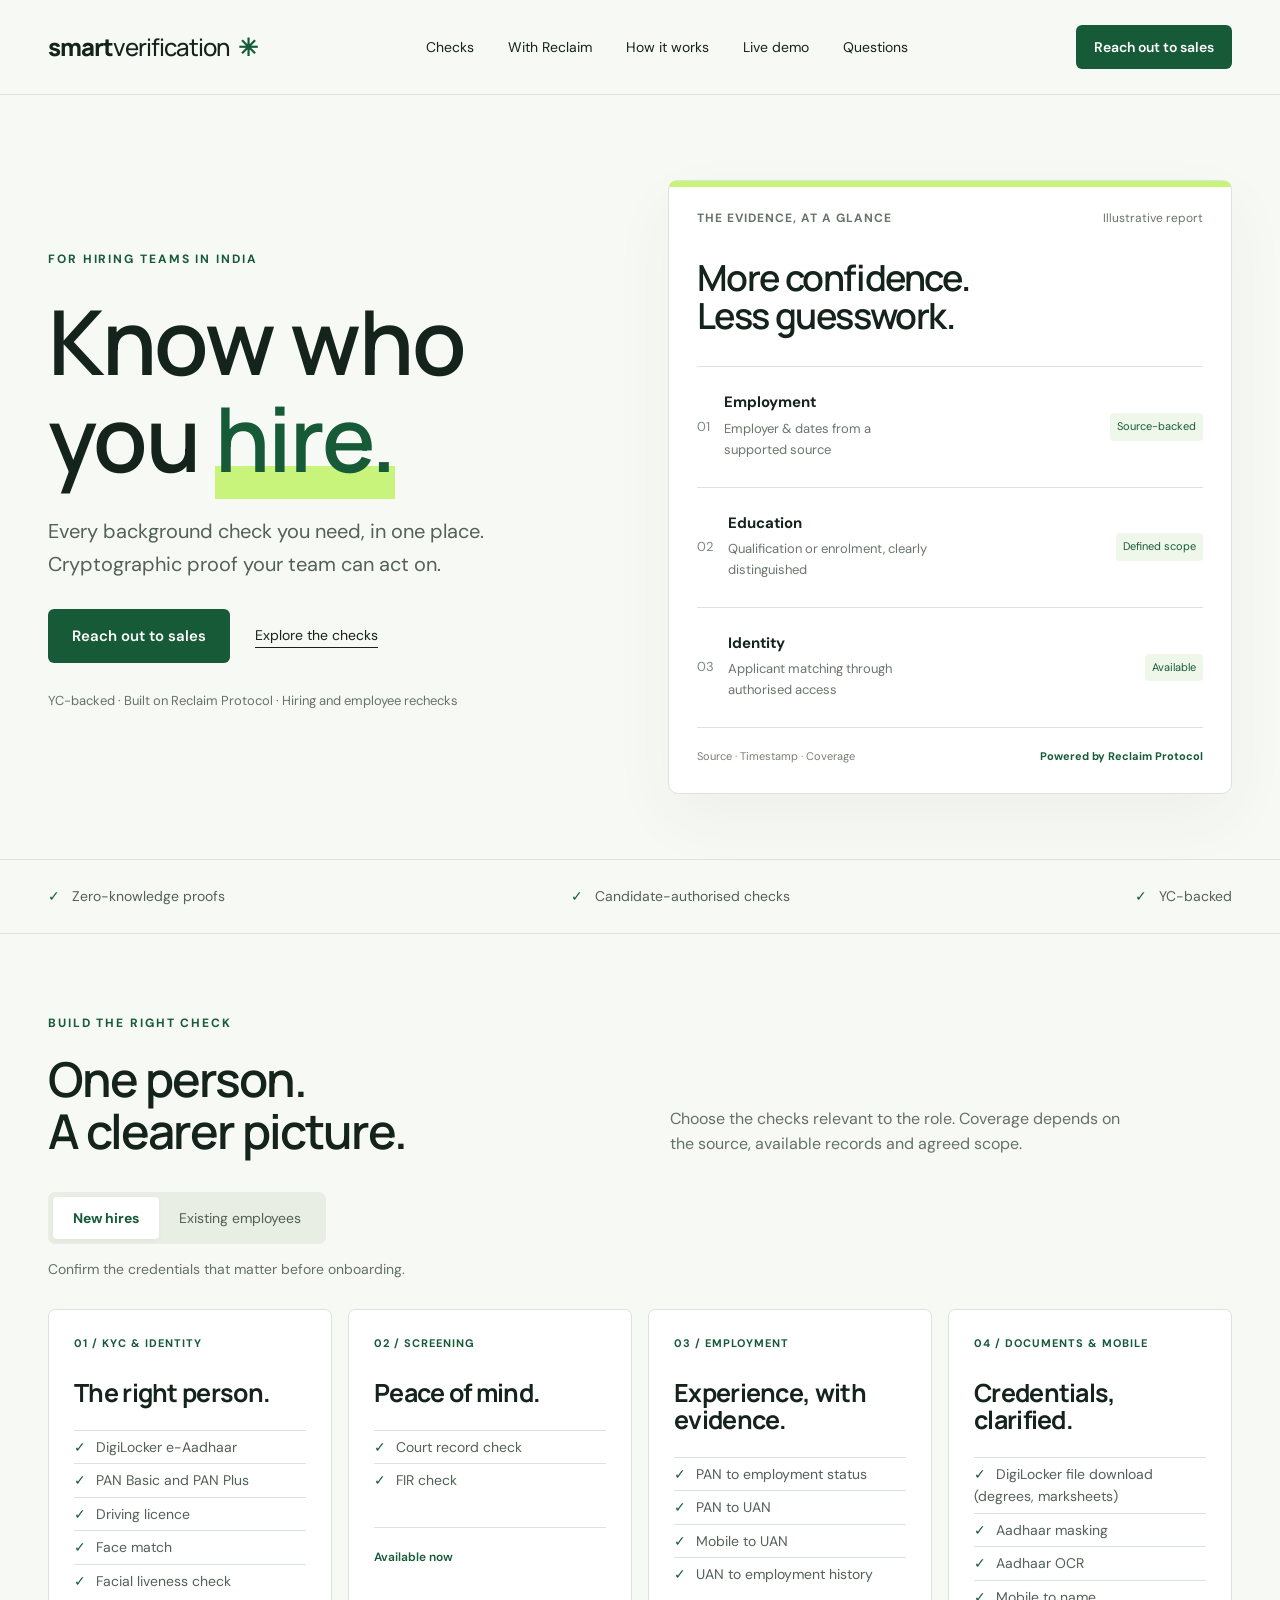
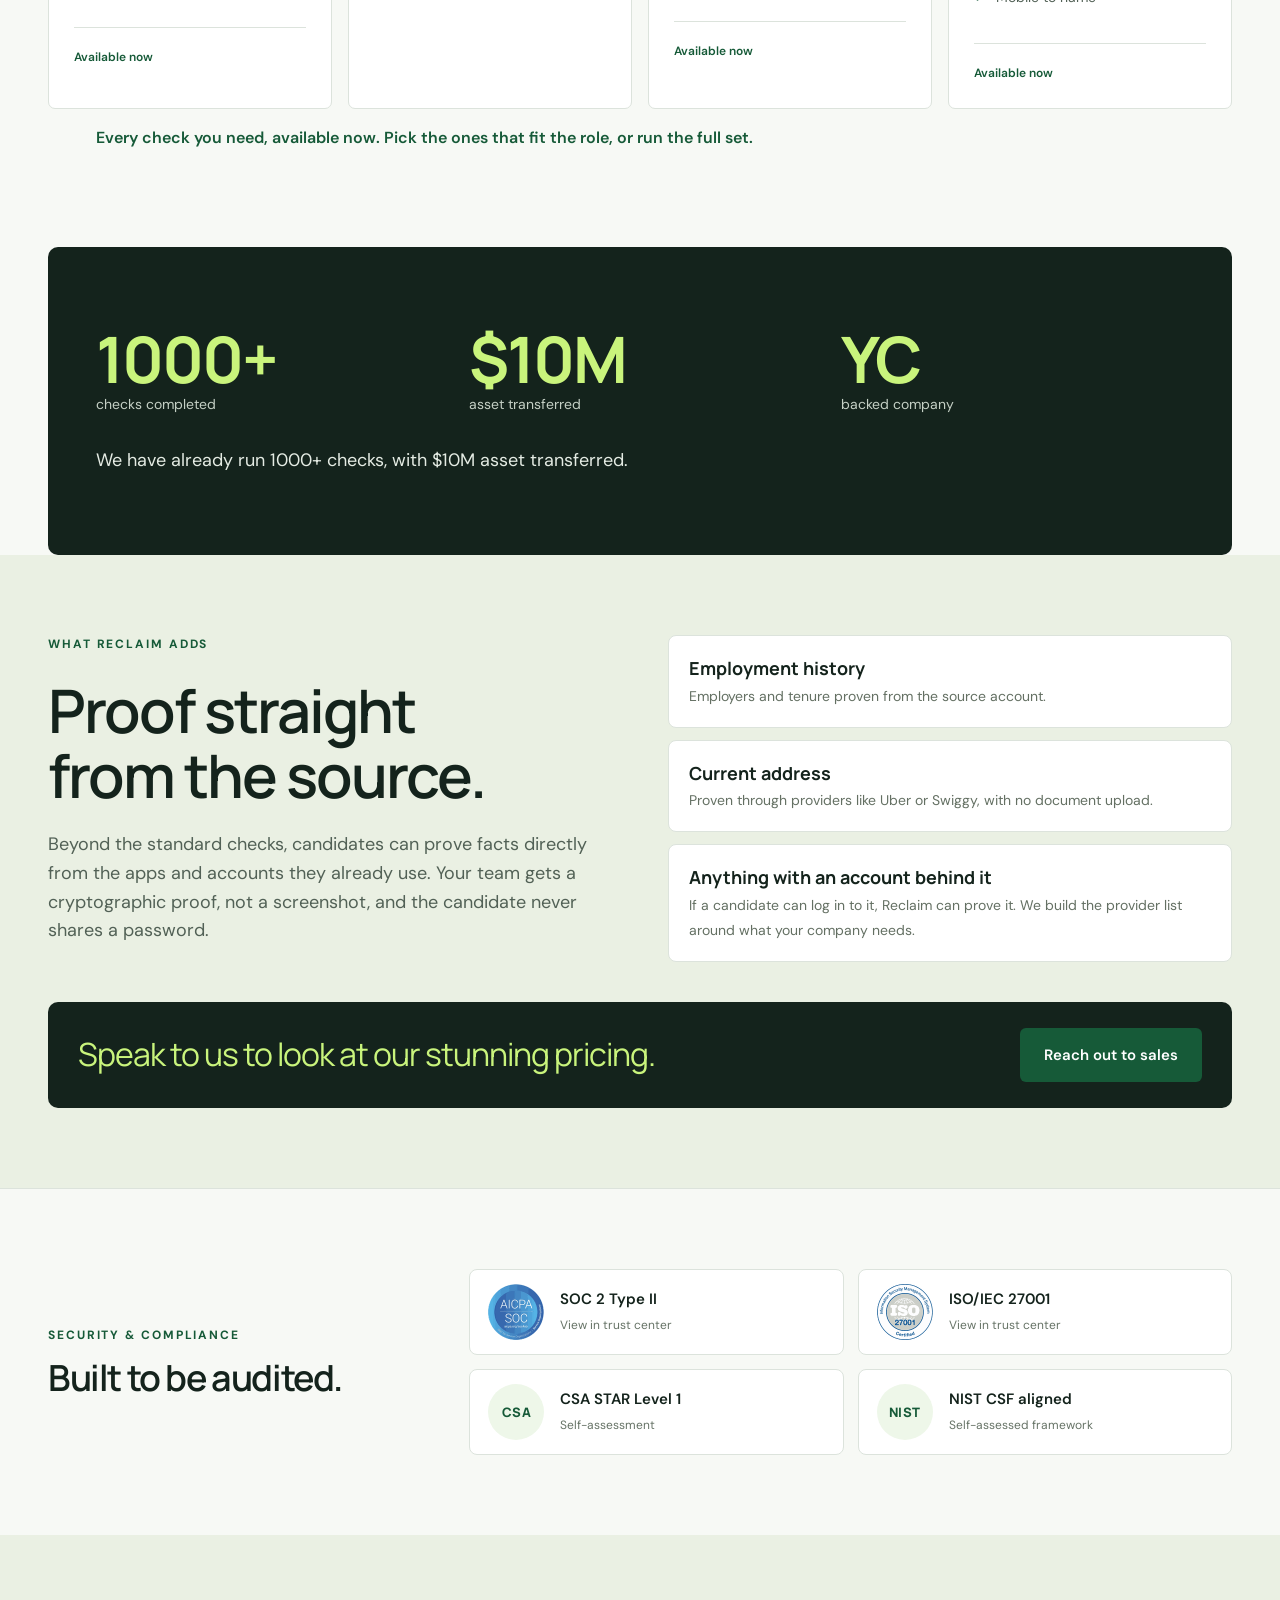
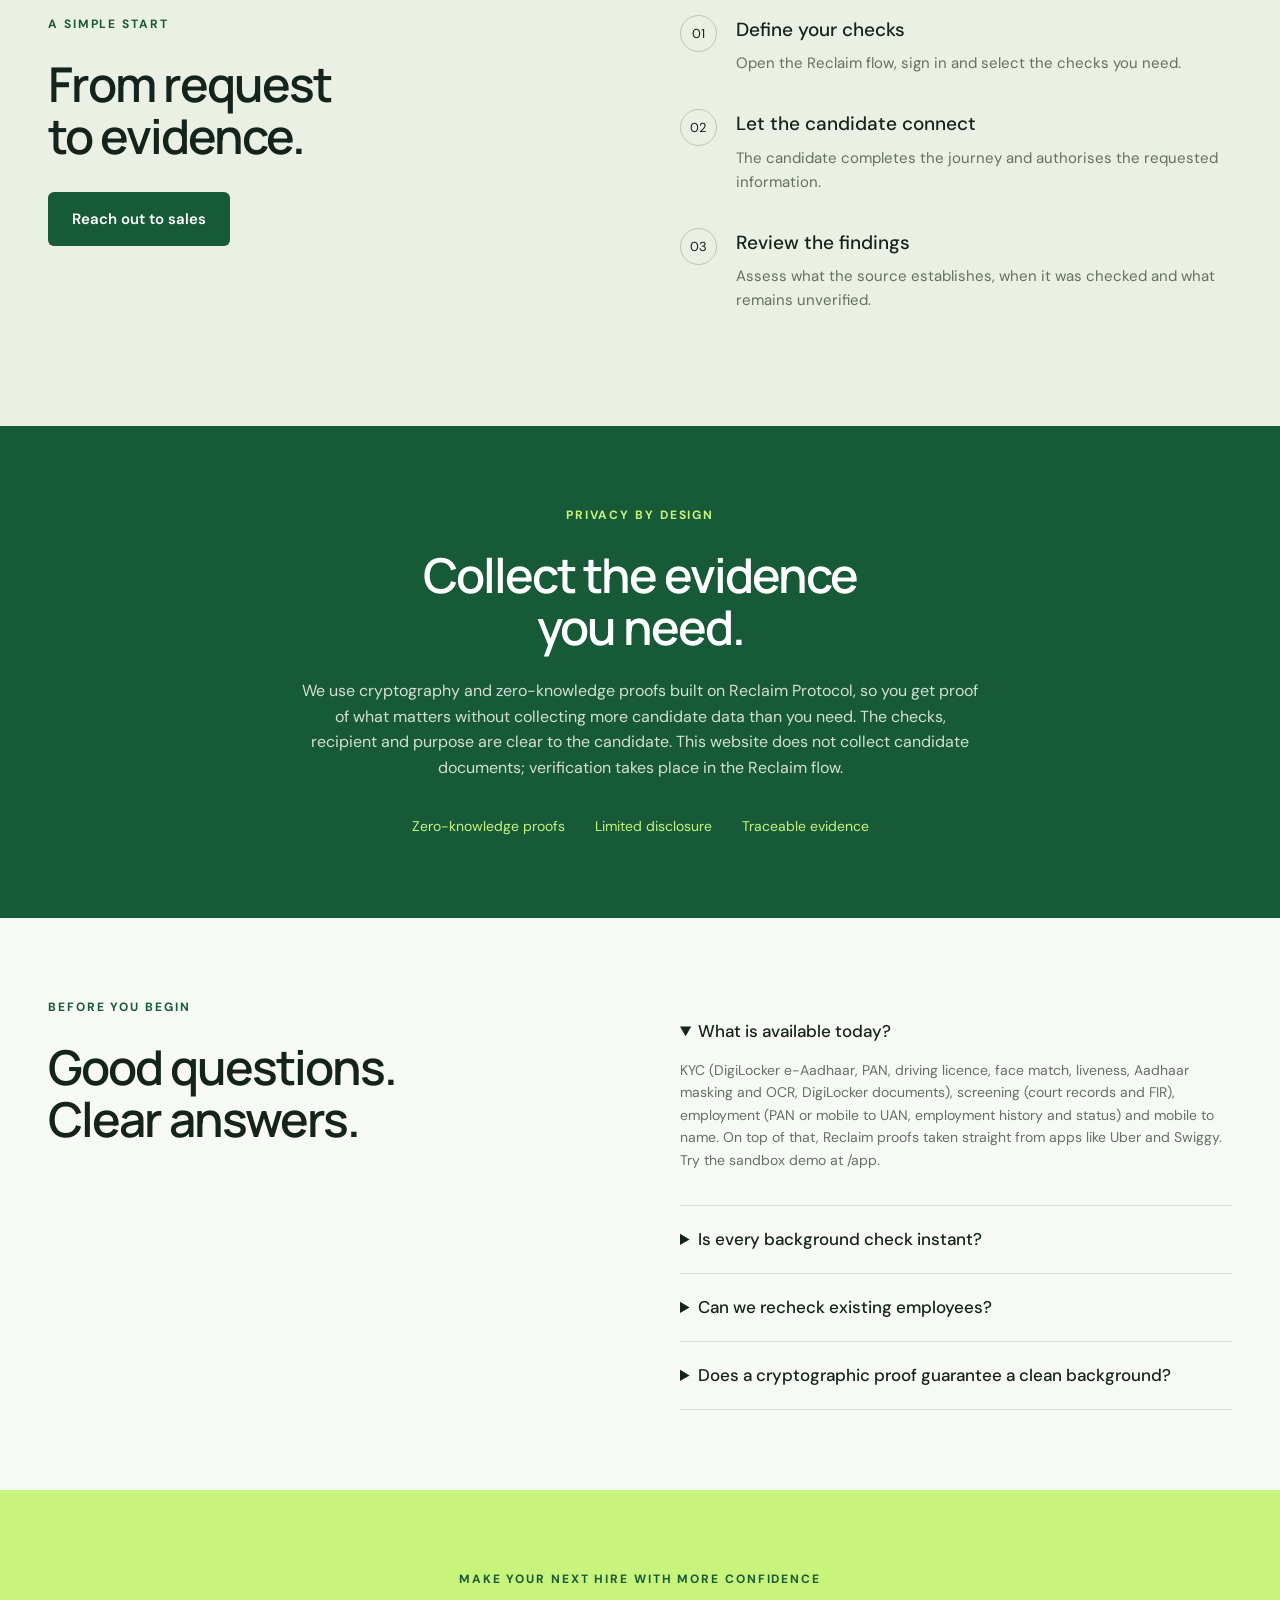
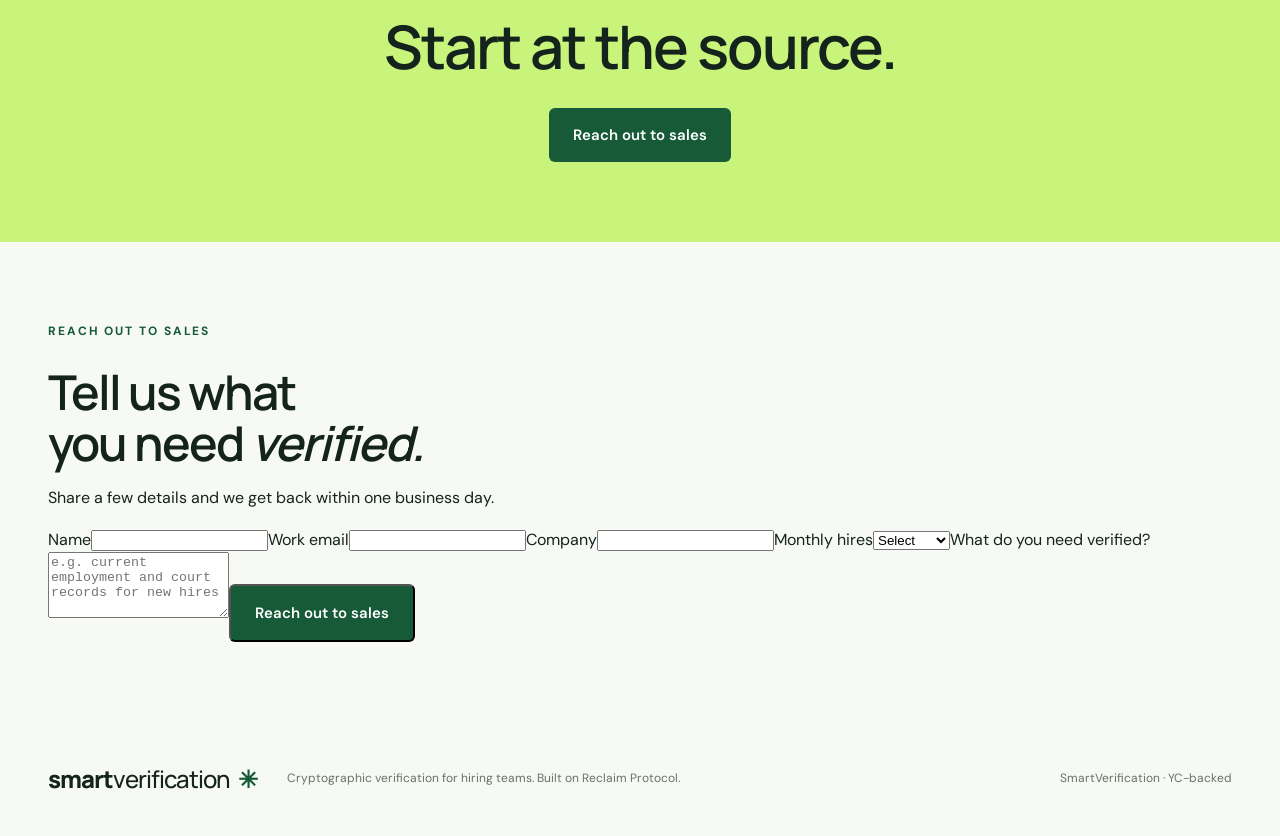
==== commit 0f0d67ca: "Update index.html" ====
--- a/index.html
+++ b/index.html
@@ -1,13 +1,13 @@
 <!doctype html><html lang="en"><head><meta charset="utf-8"><meta name="viewport" content="width=device-width,initial-scale=1"><link rel="canonical" href="https://smartverification.in/"><meta name="description" content="SmartVerification: every India background check in one place: identity, education, criminal and employment. Cryptographic, zero-knowledge verification built on Reclaim Protocol. YC-backed."><title>SmartVerification — Know who you hire.</title><link rel="icon" href="/favicon.svg"><link rel="stylesheet" href="/style.css"></head><body>
-<header><a class="logo" href="#">smart<span>verification</span><b>✳</b></a><nav aria-label="Main"><a href="#checks">Checks</a><a href="#reclaim">With Reclaim</a><a href="#process">How it works</a><a href="/app">Live demo</a><a href="#questions">Questions</a></nav><a class="button small" href="mailto:harsha@reclaimprotocol.org">Reach out to sales</a></header>
-<main><section class="hero"><div><p class="eyebrow">FOR HIRING TEAMS IN INDIA</p><h1>Know who<br>you <em>hire.</em></h1><p class="lead">Every background check you need, in one place.<br>Cryptographic proof your team can act on.</p><div class="actions"><a class="button" href="mailto:harsha@reclaimprotocol.org">Reach out to sales</a><a class="text-link" href="#checks">Explore the checks</a></div><p class="caption">YC-backed · Built on Reclaim Protocol · Hiring and employee rechecks</p></div><div class="evidence"><div class="sheet-head"><span>THE EVIDENCE, AT A GLANCE</span><span>Illustrative report</span></div><h2>More confidence.<br>Less guesswork.</h2><div class="result"><span class="number">01</span><div><b>Employment</b><p>Employer & dates from a supported source</p></div><span class="tag">Source-backed</span></div><div class="result"><span class="number">02</span><div><b>Education</b><p>Qualification or enrolment, clearly distinguished</p></div><span class="tag">Defined scope</span></div><div class="result"><span class="number">03</span><div><b>Identity</b><p>Applicant matching through authorised access</p></div><span class="tag">Available</span></div><div class="sheet-foot"><span>Source · Timestamp · Coverage</span><b>Powered by Reclaim Protocol</b></div></div></section>
+<header><a class="logo" href="#">smart<span>verification</span><b>✳</b></a><nav aria-label="Main"><a href="#checks">Checks</a><a href="#reclaim">With Reclaim</a><a href="#process">How it works</a><a href="/app">Live demo</a><a href="#questions">Questions</a></nav><a class="button small" href="#contact">Reach out to sales</a></header>
+<main><section class="hero"><div><p class="eyebrow">FOR HIRING TEAMS IN INDIA</p><h1>Know who<br>you <em>hire.</em></h1><p class="lead">Every background check you need, in one place.<br>Cryptographic proof your team can act on.</p><div class="actions"><a class="button" href="#contact">Reach out to sales</a><a class="text-link" href="#checks">Explore the checks</a></div><p class="caption">YC-backed · Built on Reclaim Protocol · Hiring and employee rechecks</p></div><div class="evidence"><div class="sheet-head"><span>THE EVIDENCE, AT A GLANCE</span><span>Illustrative report</span></div><h2>More confidence.<br>Less guesswork.</h2><div class="result"><span class="number">01</span><div><b>Employment</b><p>Employer & dates from a supported source</p></div><span class="tag">Source-backed</span></div><div class="result"><span class="number">02</span><div><b>Education</b><p>Qualification or enrolment, clearly distinguished</p></div><span class="tag">Defined scope</span></div><div class="result"><span class="number">03</span><div><b>Identity</b><p>Applicant matching through authorised access</p></div><span class="tag">Available</span></div><div class="sheet-foot"><span>Source · Timestamp · Coverage</span><b>Powered by Reclaim Protocol</b></div></div></section>
 <div class="principles"><span>Zero-knowledge proofs</span><span>Candidate-authorised checks</span><span>YC-backed</span></div>
 <section id="checks"><div class="section-heading"><p class="eyebrow">BUILD THE RIGHT CHECK</p><h2>One person.<br>A clearer picture.</h2><p>Choose the checks relevant to the role. Coverage depends on the source, available records and agreed scope.</p></div><div class="tabs" role="group" aria-label="Verification purpose"><button class="active" data-mode="hiring" aria-pressed="true">New hires</button><button data-mode="employee" aria-pressed="false">Existing employees</button></div><p id="mode-description">Confirm the credentials that matter before onboarding.</p><div class="grid"><article><span class="card-index">01 / KYC &amp; IDENTITY</span><h3>The right person.</h3><ul class="check-list"><li>DigiLocker e-Aadhaar</li><li>PAN Basic and PAN Plus</li><li>Driving licence</li><li>Face match</li><li>Facial liveness check</li></ul><span class="availability">Available now</span></article><article><span class="card-index">02 / SCREENING</span><h3>Peace of mind.</h3><ul class="check-list"><li>Court record check</li><li>FIR check</li></ul><span class="availability">Available now</span></article><article><span class="card-index">03 / EMPLOYMENT</span><h3>Experience, with evidence.</h3><ul class="check-list"><li>PAN to employment status</li><li>PAN to UAN</li><li>Mobile to UAN</li><li>UAN to employment history</li></ul><span class="availability">Available now</span></article><article><span class="card-index">04 / DOCUMENTS &amp; MOBILE</span><h3>Credentials, clarified.</h3><ul class="check-list"><li>DigiLocker file download (degrees, marksheets)</li><li>Aadhaar masking</li><li>Aadhaar OCR</li><li>Mobile to name</li></ul><span class="availability">Available now</span></article></div>
 <p class="all-checks">Every check you need, available now. Pick the ones that fit the role, or run the full set.</p>
 </section>
 <section class="trust" id="trust"><div class="stat"><b>1000+</b><span>checks completed</span></div><div class="stat"><b>$10M</b><span>asset transferred</span></div><div class="stat"><b>YC</b><span>backed company</span></div><p>We have already run 1000+ checks, with $10M asset transferred.</p></section>
-<section class="reclaim" id="reclaim"><div><p class="eyebrow">WHAT RECLAIM ADDS</p><h2>Proof straight<br>from the source.</h2><p class="rc-lead">Beyond the standard checks, candidates can prove facts directly from the apps and accounts they already use. Your team gets a cryptographic proof, not a screenshot, and the candidate never shares a password.</p></div><ul class="rc-list"><li><b>Employment history</b><span>Employers and tenure proven from the source account.</span></li><li><b>Current address</b><span>Proven through providers like Uber or Swiggy, with no document upload.</span></li><li><b>Anything with an account behind it</b><span>If a candidate can log in to it, Reclaim can prove it. We build the provider list around what your company needs.</span></li></ul><div class="rc-cta"><p>Speak to us to look at our stunning pricing.</p><a class="button" href="mailto:harsha@reclaimprotocol.org">Reach out to sales</a></div></section>
-<section class="compliance" id="compliance" aria-label="Security and compliance"><div class="comp-head"><p class="eyebrow">SECURITY &amp; COMPLIANCE</p><h2>Built to be audited.</h2></div><ul class="badges"><li><a href="https://trust.reclaimprotocol.org" target="_blank" rel="noopener"><img src="[data-uri]" alt="" width="56" height="56" loading="lazy"><span><b>SOC 2 Type II</b><small>View in trust center</small></span></a></li><li><a href="https://trust.reclaimprotocol.org" target="_blank" rel="noopener"><img src="[data-uri]" alt="" width="56" height="56" loading="lazy"><span><b>ISO/IEC 27001</b><small>View in trust center</small></span></a></li><li><a href="https://cloudsecurityalliance.org/star/registry/creatoros-inc/services/reclaim-protocol" target="_blank" rel="noopener"><i class="mark">CSA</i><span><b>CSA STAR Level 1</b><small>Self-assessment</small></span></a></li><li><a href="https://trust.reclaimprotocol.org" target="_blank" rel="noopener"><i class="mark">NIST</i><span><b>NIST CSF aligned</b><small>Self-assessed framework</small></span></a></li></ul></section> <section class="process" id="process"><div><p class="eyebrow">A SIMPLE START</p><h2>From request<br>to evidence.</h2><a class="button" href="mailto:harsha@reclaimprotocol.org">Reach out to sales</a></div><ol><li><b>Define your checks</b><p>Open the Reclaim flow, sign in and select the checks you need.</p></li><li><b>Let the candidate connect</b><p>The candidate completes the journey and authorises the requested information.</p></li><li><b>Review the findings</b><p>Assess what the source establishes, when it was checked and what remains unverified.</p></li></ol></section>
+<section class="reclaim" id="reclaim"><div><p class="eyebrow">WHAT RECLAIM ADDS</p><h2>Proof straight<br>from the source.</h2><p class="rc-lead">Beyond the standard checks, candidates can prove facts directly from the apps and accounts they already use. Your team gets a cryptographic proof, not a screenshot, and the candidate never shares a password.</p></div><ul class="rc-list"><li><b>Employment history</b><span>Employers and tenure proven from the source account.</span></li><li><b>Current address</b><span>Proven through providers like Uber or Swiggy, with no document upload.</span></li><li><b>Anything with an account behind it</b><span>If a candidate can log in to it, Reclaim can prove it. We build the provider list around what your company needs.</span></li></ul><div class="rc-cta"><p>Speak to us to look at our stunning pricing.</p><a class="button" href="#contact">Reach out to sales</a></div></section>
+<section class="compliance" id="compliance" aria-label="Security and compliance"><div class="comp-head"><p class="eyebrow">SECURITY &amp; COMPLIANCE</p><h2>Built to be audited.</h2></div><ul class="badges"><li><a href="https://trust.reclaimprotocol.org" target="_blank" rel="noopener"><img src="[data-uri]" alt="" width="56" height="56" loading="lazy"><span><b>SOC 2 Type II</b><small>View in trust center</small></span></a></li><li><a href="https://trust.reclaimprotocol.org" target="_blank" rel="noopener"><img src="[data-uri]" alt="" width="56" height="56" loading="lazy"><span><b>ISO/IEC 27001</b><small>View in trust center</small></span></a></li><li><a href="https://cloudsecurityalliance.org/star/registry/creatoros-inc/services/reclaim-protocol" target="_blank" rel="noopener"><i class="mark">CSA</i><span><b>CSA STAR Level 1</b><small>Self-assessment</small></span></a></li><li><a href="https://trust.reclaimprotocol.org" target="_blank" rel="noopener"><i class="mark">NIST</i><span><b>NIST CSF aligned</b><small>Self-assessed framework</small></span></a></li></ul></section> <section class="process" id="process"><div><p class="eyebrow">A SIMPLE START</p><h2>From request<br>to evidence.</h2><a class="button" href="#contact">Reach out to sales</a></div><ol><li><b>Define your checks</b><p>Open the Reclaim flow, sign in and select the checks you need.</p></li><li><b>Let the candidate connect</b><p>The candidate completes the journey and authorises the requested information.</p></li><li><b>Review the findings</b><p>Assess what the source establishes, when it was checked and what remains unverified.</p></li></ol></section>
 <section class="privacy"><p class="eyebrow">PRIVACY BY DESIGN</p><h2>Collect the evidence<br>you need.</h2><p>We use cryptography and zero-knowledge proofs built on Reclaim Protocol, so you get proof of what matters without collecting more candidate data than you need. The checks, recipient and purpose are clear to the candidate. This website does not collect candidate documents; verification takes place in the Reclaim flow.</p><div><span>Zero-knowledge proofs</span><span>Limited disclosure</span><span>Traceable evidence</span></div></section>
 <section id="questions" class="faq"><div><p class="eyebrow">BEFORE YOU BEGIN</p><h2>Good questions.<br>Clear answers.</h2></div><div><details open><summary>What is available today?</summary><p>KYC (DigiLocker e-Aadhaar, PAN, driving licence, face match, liveness, Aadhaar masking and OCR, DigiLocker documents), screening (court records and FIR), employment (PAN or mobile to UAN, employment history and status) and mobile to name. On top of that, Reclaim proofs taken straight from apps like Uber and Swiggy. Try the sandbox demo at /app.</p></details><details><summary>Is every background check instant?</summary><p>No. Supported source proofs can be automated; source availability, identity matching and manual checks affect completion. No turnaround guarantee is offered here.</p></details><details><summary>Can we recheck existing employees?</summary><p>Yes, the service can be scoped for employee rechecks. Define the purpose and frequency and obtain the appropriate authorisation for the checks requested.</p></details><details><summary>Does a cryptographic proof guarantee a clean background?</summary><p>No. It establishes information returned by the configured source. Findings must be interpreted within the check's coverage and limitations.</p></details></div></section>
-<section class="last"><p class="eyebrow">MAKE YOUR NEXT HIRE WITH MORE CONFIDENCE</p><h2>Start at the source.</h2><a class="button" href="mailto:harsha@reclaimprotocol.org">Reach out to sales</a></section></main><footer><a class="logo" href="#">smart<span>verification</span><b>✳</b></a><p>Cryptographic verification for hiring teams. Built on Reclaim Protocol.</p><p>SmartVerification · YC-backed</p></footer><script src="/app.js"></script></body></html>
+<section class="last"><p class="eyebrow">MAKE YOUR NEXT HIRE WITH MORE CONFIDENCE</p><h2>Start at the source.</h2><a class="button" href="#contact">Reach out to sales</a></section><section class="contact" id="contact"><div class="contact-head"><p class="eyebrow">REACH OUT TO SALES</p><h2>Tell us what<br>you need <em>verified.</em></h2><p class="contact-sub">Share a few details and we get back within one business day.</p></div><form class="lead-form" action="https://formsubmit.co/harsha@reclaimprotocol.org" method="POST"><input type="hidden" name="_subject" value="New SmartVerification lead"><input type="hidden" name="_template" value="table"><input type="hidden" name="_captcha" value="false"><input type="hidden" name="_next" value="https://smartverification.in/?thanks=1"><input type="text" name="_honey" style="display:none"><label>Name<input type="text" name="name" required autocomplete="name"></label><label>Work email<input type="email" name="email" required autocomplete="email"></label><label>Company<input type="text" name="company" required autocomplete="organization"></label><label>Monthly hires<select name="monthly_hires" required><option value="" disabled selected>Select</option><option>Under 10</option><option>10-50</option><option>50-200</option><option>200+</option></select></label><label class="full">What do you need verified?<textarea name="message" rows="4" placeholder="e.g. current employment and court records for new hires"></textarea></label><button class="button" type="submit">Reach out to sales</button></form></section></main><footer><a class="logo" href="#">smart<span>verification</span><b>✳</b></a><p>Cryptographic verification for hiring teams. Built on Reclaim Protocol.</p><p>SmartVerification · YC-backed</p></footer><script src="/app.js"></script></body></html>
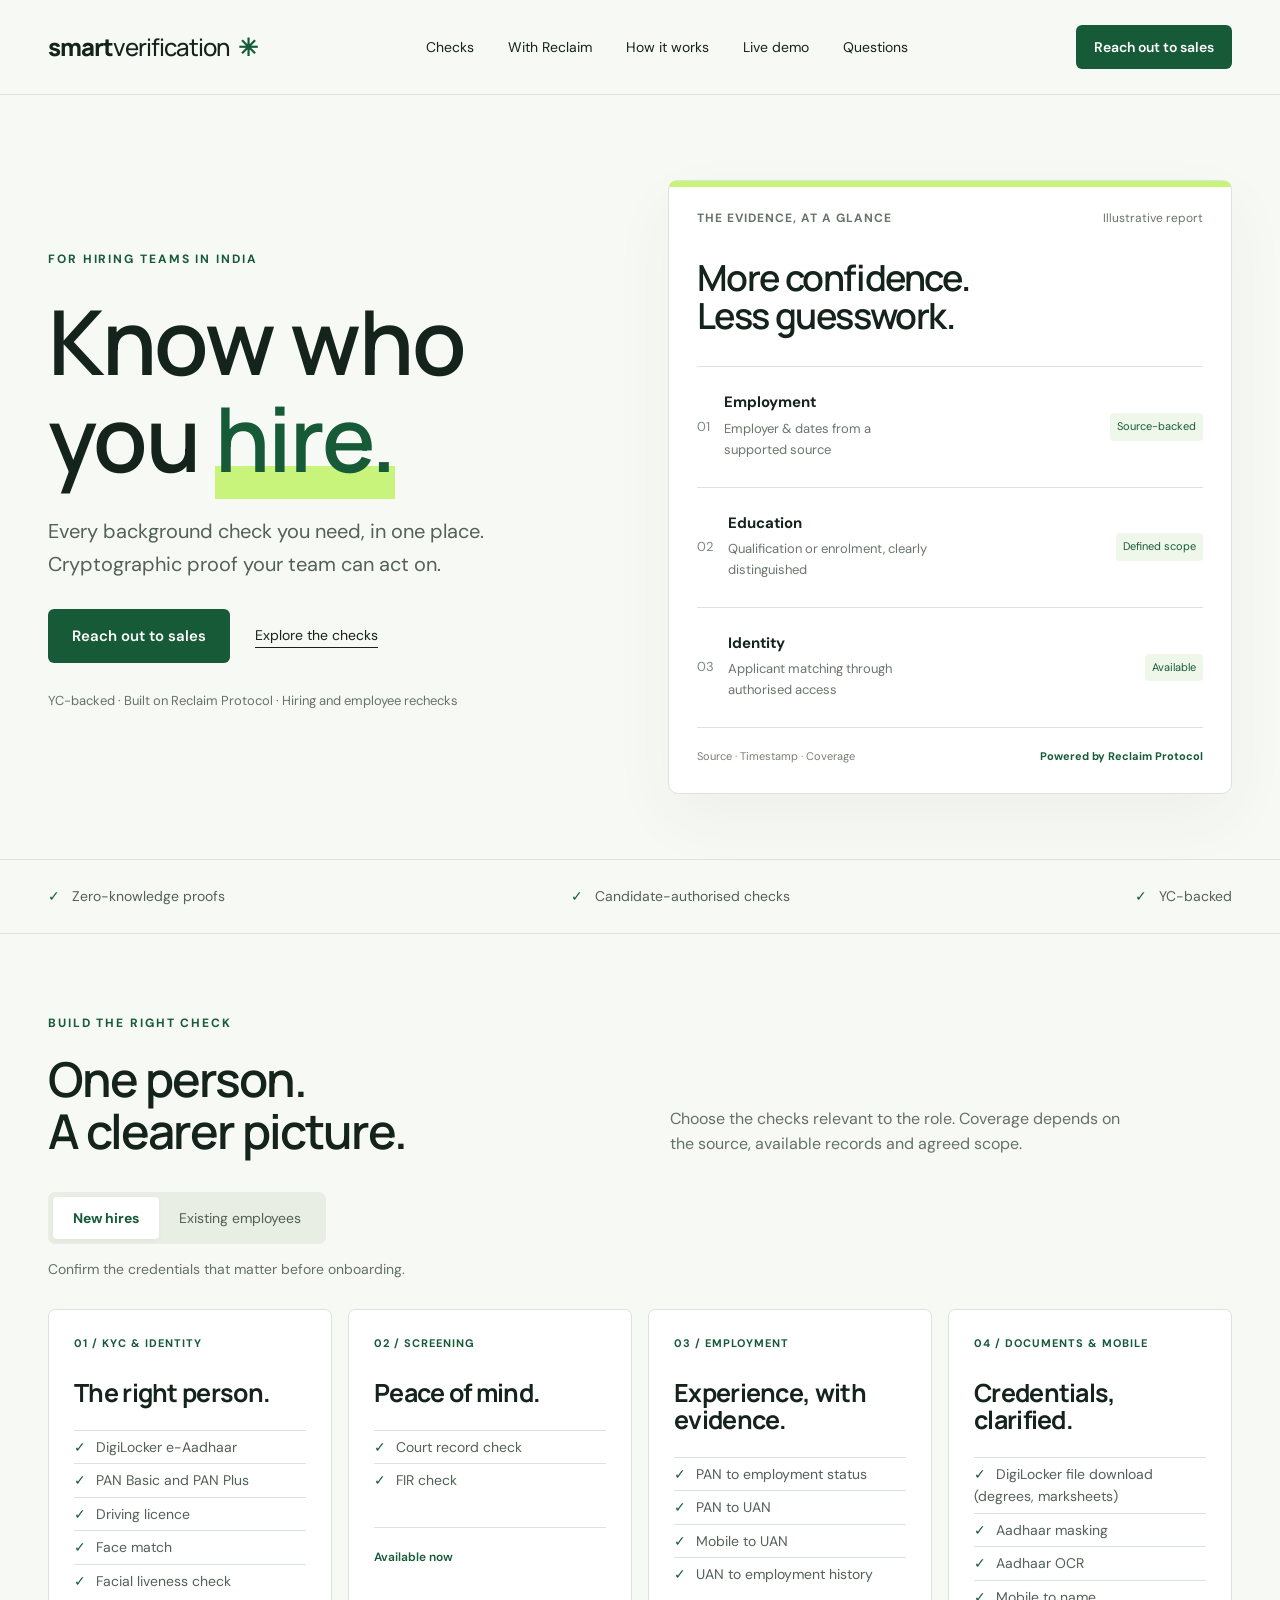
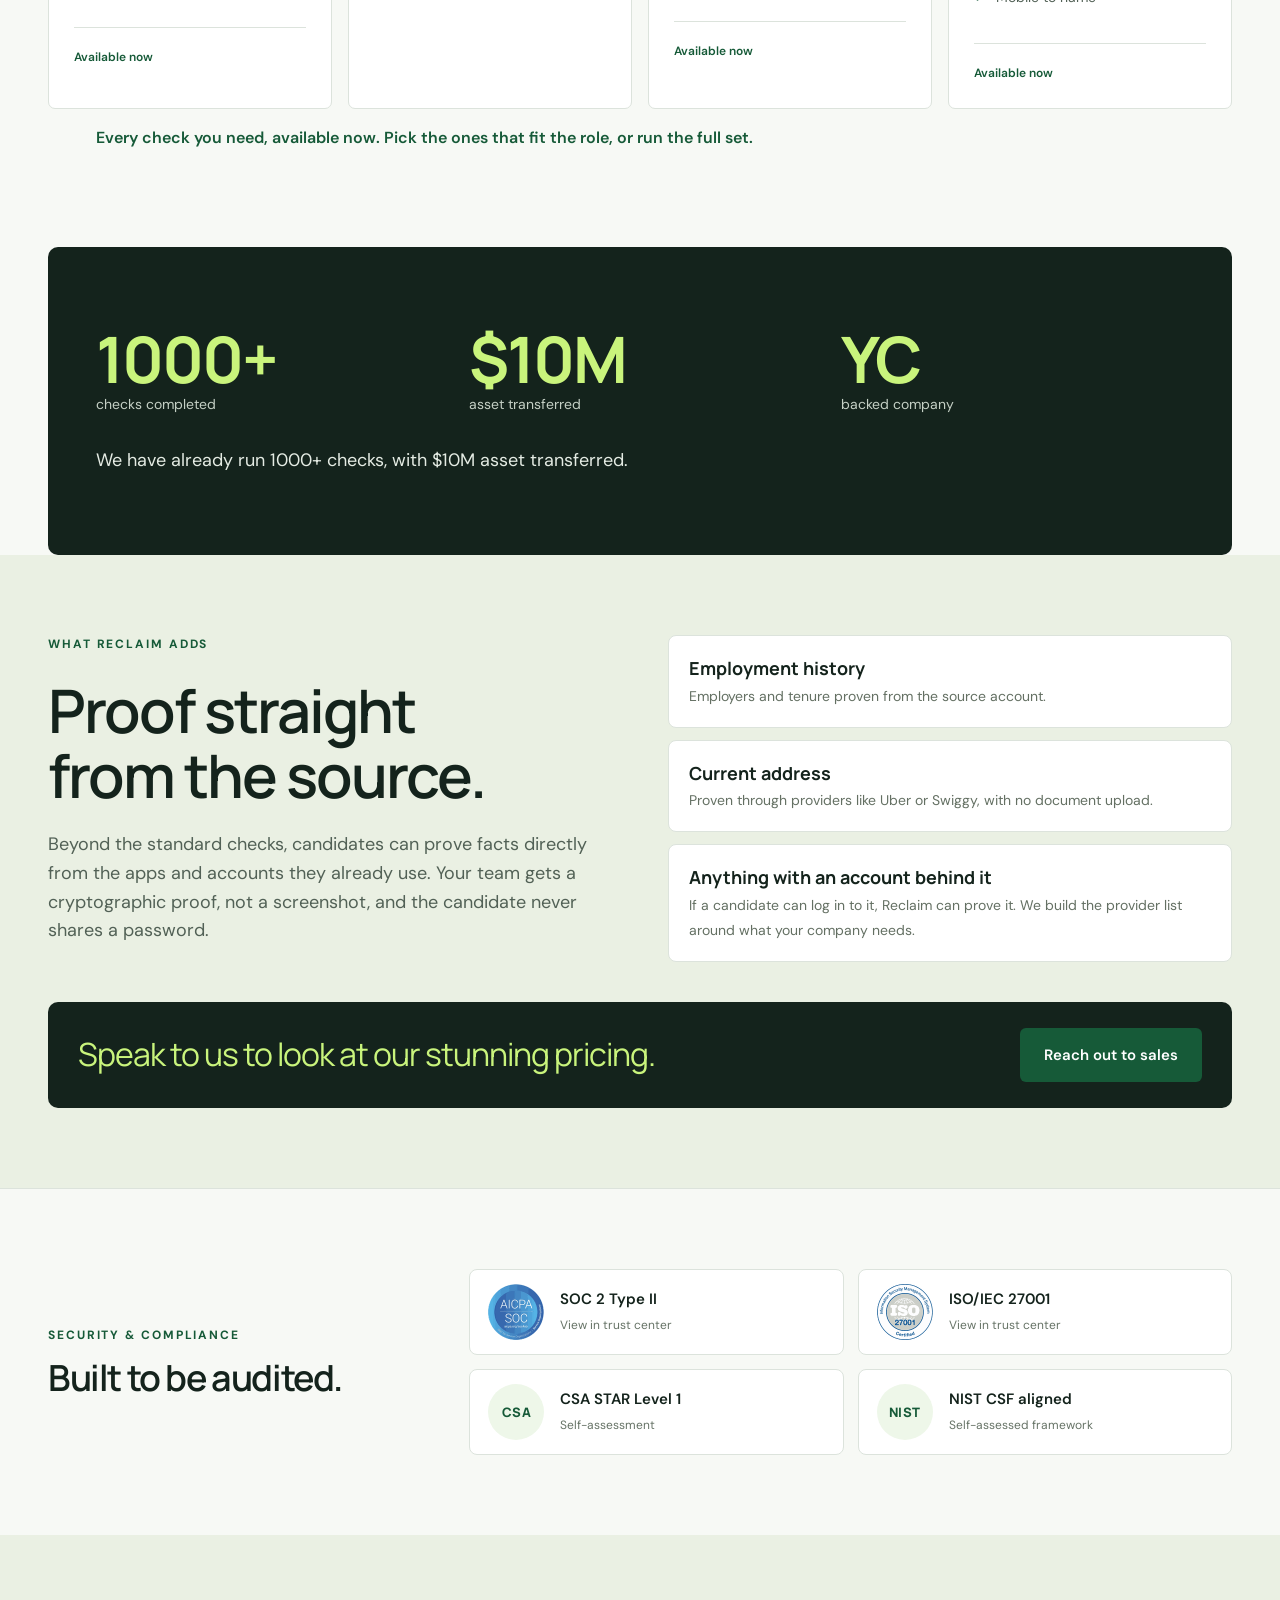
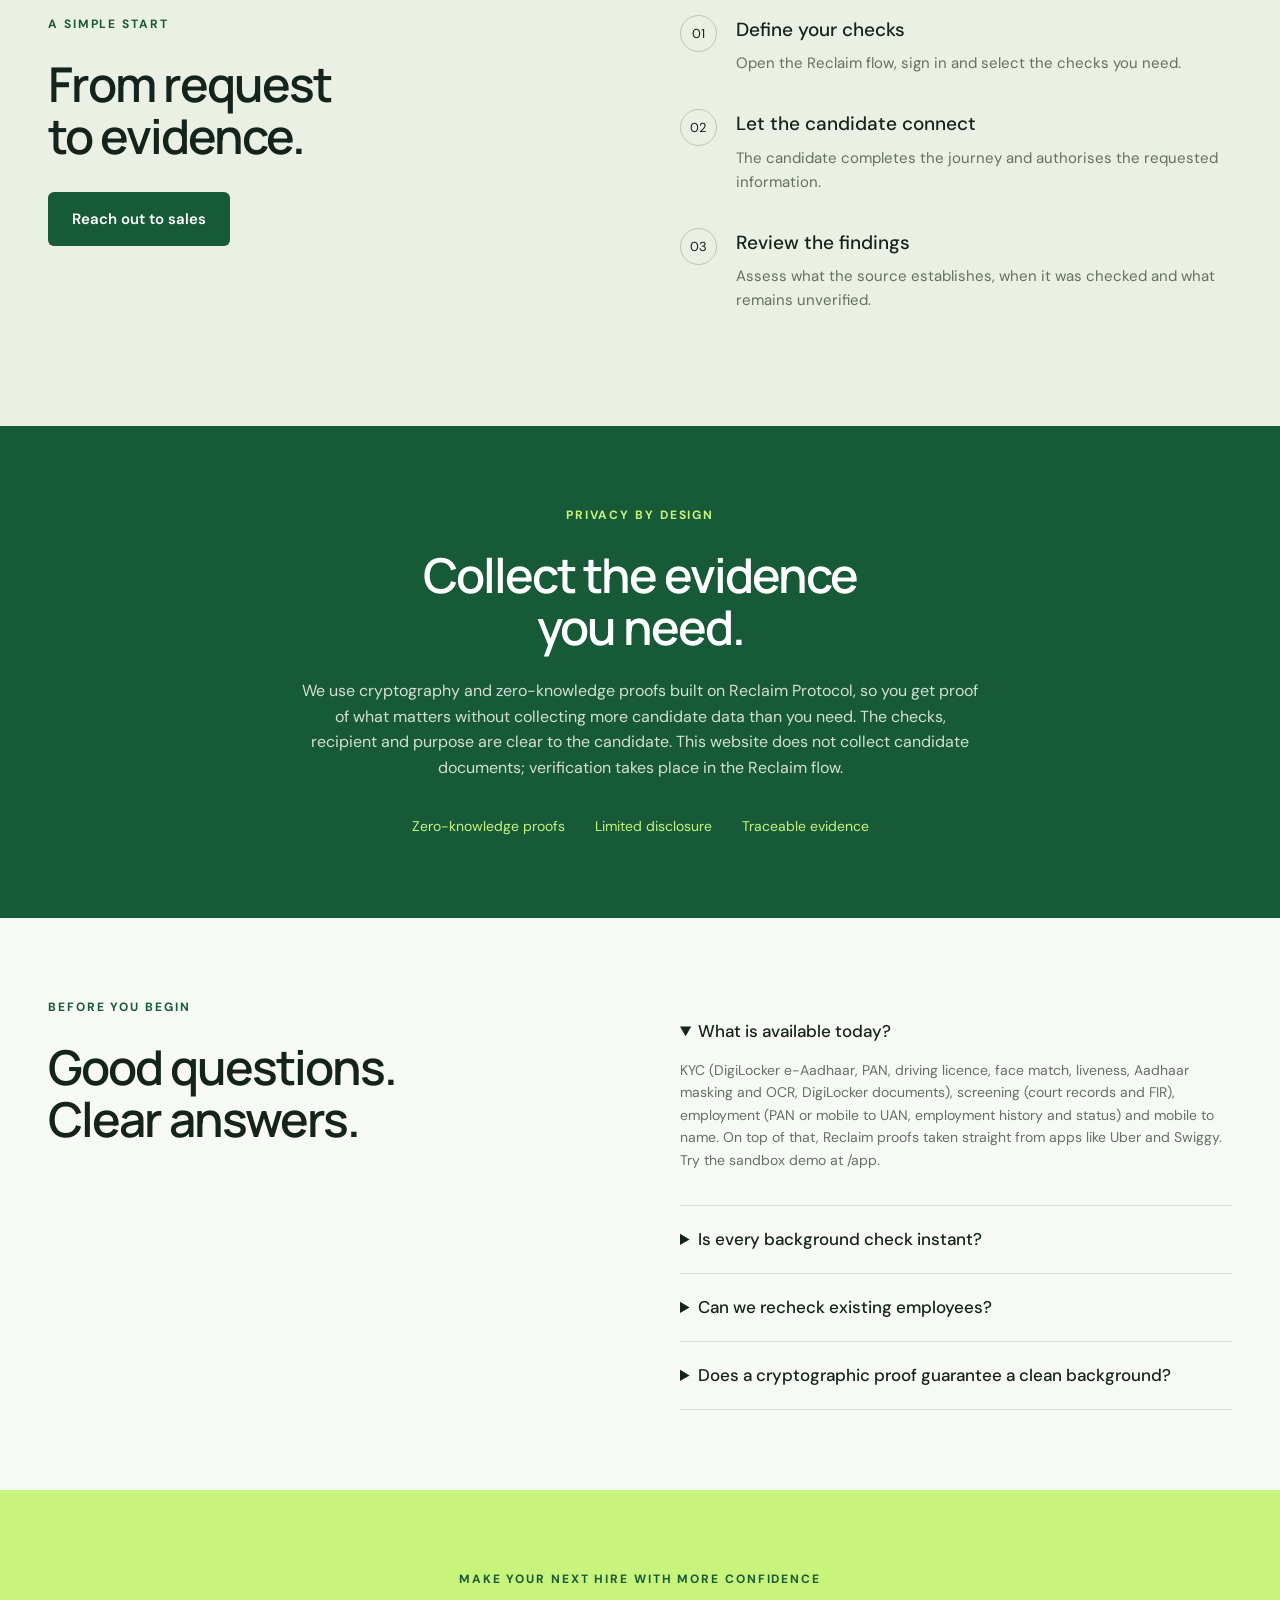
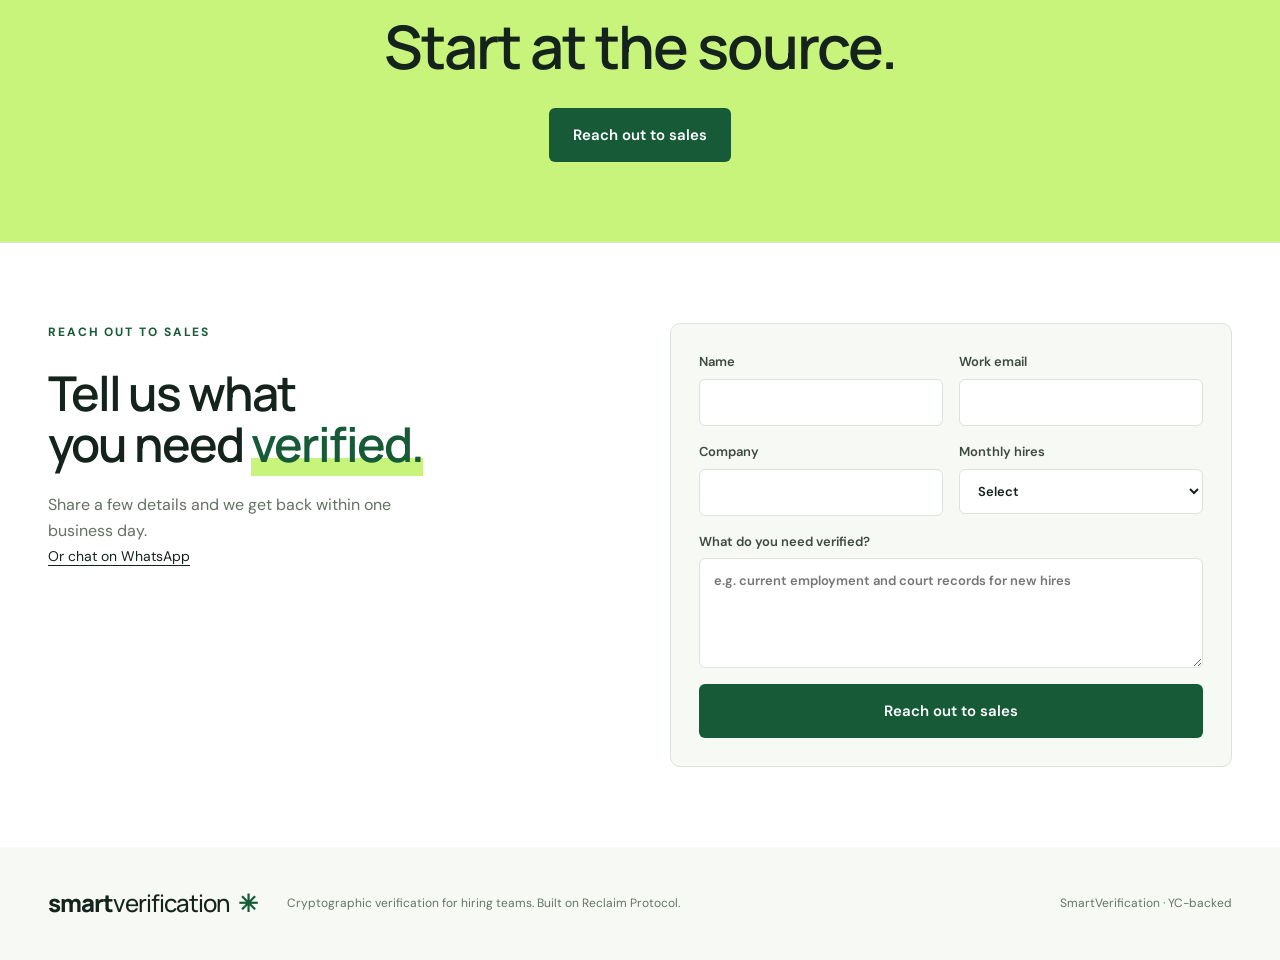
==== commit 7b96317c: "Update index.html" ====
--- a/index.html
+++ b/index.html
@@ -10,4 +10,4 @@
 <section class="compliance" id="compliance" aria-label="Security and compliance"><div class="comp-head"><p class="eyebrow">SECURITY &amp; COMPLIANCE</p><h2>Built to be audited.</h2></div><ul class="badges"><li><a href="https://trust.reclaimprotocol.org" target="_blank" rel="noopener"><img src="[data-uri]" alt="" width="56" height="56" loading="lazy"><span><b>SOC 2 Type II</b><small>View in trust center</small></span></a></li><li><a href="https://trust.reclaimprotocol.org" target="_blank" rel="noopener"><img src="[data-uri]" alt="" width="56" height="56" loading="lazy"><span><b>ISO/IEC 27001</b><small>View in trust center</small></span></a></li><li><a href="https://cloudsecurityalliance.org/star/registry/creatoros-inc/services/reclaim-protocol" target="_blank" rel="noopener"><i class="mark">CSA</i><span><b>CSA STAR Level 1</b><small>Self-assessment</small></span></a></li><li><a href="https://trust.reclaimprotocol.org" target="_blank" rel="noopener"><i class="mark">NIST</i><span><b>NIST CSF aligned</b><small>Self-assessed framework</small></span></a></li></ul></section> <section class="process" id="process"><div><p class="eyebrow">A SIMPLE START</p><h2>From request<br>to evidence.</h2><a class="button" href="#contact">Reach out to sales</a></div><ol><li><b>Define your checks</b><p>Open the Reclaim flow, sign in and select the checks you need.</p></li><li><b>Let the candidate connect</b><p>The candidate completes the journey and authorises the requested information.</p></li><li><b>Review the findings</b><p>Assess what the source establishes, when it was checked and what remains unverified.</p></li></ol></section>
 <section class="privacy"><p class="eyebrow">PRIVACY BY DESIGN</p><h2>Collect the evidence<br>you need.</h2><p>We use cryptography and zero-knowledge proofs built on Reclaim Protocol, so you get proof of what matters without collecting more candidate data than you need. The checks, recipient and purpose are clear to the candidate. This website does not collect candidate documents; verification takes place in the Reclaim flow.</p><div><span>Zero-knowledge proofs</span><span>Limited disclosure</span><span>Traceable evidence</span></div></section>
 <section id="questions" class="faq"><div><p class="eyebrow">BEFORE YOU BEGIN</p><h2>Good questions.<br>Clear answers.</h2></div><div><details open><summary>What is available today?</summary><p>KYC (DigiLocker e-Aadhaar, PAN, driving licence, face match, liveness, Aadhaar masking and OCR, DigiLocker documents), screening (court records and FIR), employment (PAN or mobile to UAN, employment history and status) and mobile to name. On top of that, Reclaim proofs taken straight from apps like Uber and Swiggy. Try the sandbox demo at /app.</p></details><details><summary>Is every background check instant?</summary><p>No. Supported source proofs can be automated; source availability, identity matching and manual checks affect completion. No turnaround guarantee is offered here.</p></details><details><summary>Can we recheck existing employees?</summary><p>Yes, the service can be scoped for employee rechecks. Define the purpose and frequency and obtain the appropriate authorisation for the checks requested.</p></details><details><summary>Does a cryptographic proof guarantee a clean background?</summary><p>No. It establishes information returned by the configured source. Findings must be interpreted within the check's coverage and limitations.</p></details></div></section>
-<section class="last"><p class="eyebrow">MAKE YOUR NEXT HIRE WITH MORE CONFIDENCE</p><h2>Start at the source.</h2><a class="button" href="#contact">Reach out to sales</a></section><section class="contact" id="contact"><div class="contact-head"><p class="eyebrow">REACH OUT TO SALES</p><h2>Tell us what<br>you need <em>verified.</em></h2><p class="contact-sub">Share a few details and we get back within one business day.</p></div><form class="lead-form" action="https://formsubmit.co/harsha@reclaimprotocol.org" method="POST"><input type="hidden" name="_subject" value="New SmartVerification lead"><input type="hidden" name="_template" value="table"><input type="hidden" name="_captcha" value="false"><input type="hidden" name="_next" value="https://smartverification.in/?thanks=1"><input type="text" name="_honey" style="display:none"><label>Name<input type="text" name="name" required autocomplete="name"></label><label>Work email<input type="email" name="email" required autocomplete="email"></label><label>Company<input type="text" name="company" required autocomplete="organization"></label><label>Monthly hires<select name="monthly_hires" required><option value="" disabled selected>Select</option><option>Under 10</option><option>10-50</option><option>50-200</option><option>200+</option></select></label><label class="full">What do you need verified?<textarea name="message" rows="4" placeholder="e.g. current employment and court records for new hires"></textarea></label><button class="button" type="submit">Reach out to sales</button></form></section></main><footer><a class="logo" href="#">smart<span>verification</span><b>✳</b></a><p>Cryptographic verification for hiring teams. Built on Reclaim Protocol.</p><p>SmartVerification · YC-backed</p></footer><script src="/app.js"></script></body></html>
+<section class="last"><p class="eyebrow">MAKE YOUR NEXT HIRE WITH MORE CONFIDENCE</p><h2>Start at the source.</h2><a class="button" href="#contact">Reach out to sales</a></section><section class="contact" id="contact"><div class="contact-head"><p class="eyebrow">REACH OUT TO SALES</p><h2>Tell us what<br>you need <em>verified.</em></h2><p class="contact-sub">Share a few details and we get back within one business day.</p><a class="text-link wa-link" href="https://wa.me/919010419999?text=Hi%2C+I+want+to+verify+employment+for+my+team." target="_blank" rel="noopener">Or chat on WhatsApp</a></div><form class="lead-form" action="https://formsubmit.co/harsha@reclaimprotocol.org" method="POST"><input type="hidden" name="_subject" value="New SmartVerification lead"><input type="hidden" name="_template" value="table"><input type="hidden" name="_captcha" value="false"><input type="hidden" name="_next" value="https://smartverification.in/?thanks=1"><input type="text" name="_honey" style="display:none"><label>Name<input type="text" name="name" required autocomplete="name"></label><label>Work email<input type="email" name="email" required autocomplete="email"></label><label>Company<input type="text" name="company" required autocomplete="organization"></label><label>Monthly hires<select name="monthly_hires" required><option value="" disabled selected>Select</option><option>Under 10</option><option>10-50</option><option>50-200</option><option>200+</option></select></label><label class="full">What do you need verified?<textarea name="message" rows="4" placeholder="e.g. current employment and court records for new hires"></textarea></label><button class="button" type="submit">Reach out to sales</button></form></section></main><footer><a class="logo" href="#">smart<span>verification</span><b>✳</b></a><p>Cryptographic verification for hiring teams. Built on Reclaim Protocol.</p><p>SmartVerification · YC-backed</p></footer><script src="/app.js"></script></body></html>
--- a/style.css
+++ b/style.css
@@ -12,3 +12,4 @@
 
 .reclaim{padding:85px 48px;display:grid;grid-template-columns:1fr 1fr;gap:40px 55px;align-items:start;background:#eaf0e3}.reclaim h2{font-size:clamp(38px,5vw,60px)}.rc-lead{font-size:18px;color:#526156;margin:22px 0 0}.rc-list{list-style:none;margin:0;padding:0;display:grid;gap:12px}.rc-list li{background:#fff;border:1px solid var(--line);border-radius:8px;padding:18px 20px}.rc-list b{display:block;font-family:Manrope,sans-serif;font-size:18px}.rc-list span{font-size:14px;color:#647063}.rc-cta{grid-column:1/-1;display:flex;align-items:center;justify-content:space-between;gap:20px;flex-wrap:wrap;background:var(--ink);color:#fff;border-radius:10px;padding:26px 30px}.rc-cta p{margin:0;font-family:Manrope,sans-serif;font-size:clamp(22px,3vw,32px);letter-spacing:-1px;color:var(--lime)}
 @media(max-width:700px){.reclaim{grid-template-columns:1fr;padding:50px 20px}.rc-cta{padding:22px}}
+.contact{background:#fff;border-top:1px solid var(--line);display:grid;grid-template-columns:1fr 1fr;gap:60px;align-items:start}.contact h2 em{font-style:normal;color:var(--green);background:linear-gradient(transparent 73%,var(--lime) 73%)}.contact-sub{color:#657065;max-width:380px;margin:22px 0 0}.lead-form{display:grid;grid-template-columns:1fr 1fr;gap:16px;background:var(--paper);border:1px solid var(--line);border-radius:10px;padding:28px}.lead-form label{display:flex;flex-direction:column;font-size:13px;font-weight:600;gap:6px;color:#3c4a40}.lead-form input,.lead-form select,.lead-form textarea{font:inherit;padding:12px 14px;border:1px solid var(--line);border-radius:6px;background:#fff;color:var(--ink)}.lead-form input:focus,.lead-form select:focus,.lead-form textarea:focus{outline:2px solid var(--green);outline-offset:1px;border-color:var(--green)}.lead-form .full,.lead-form .button{grid-column:1/-1}.lead-form .button{border:0;cursor:pointer;justify-content:center}@media(max-width:900px){.contact{grid-template-columns:1fr;gap:30px}.lead-form{grid-template-columns:1fr}}
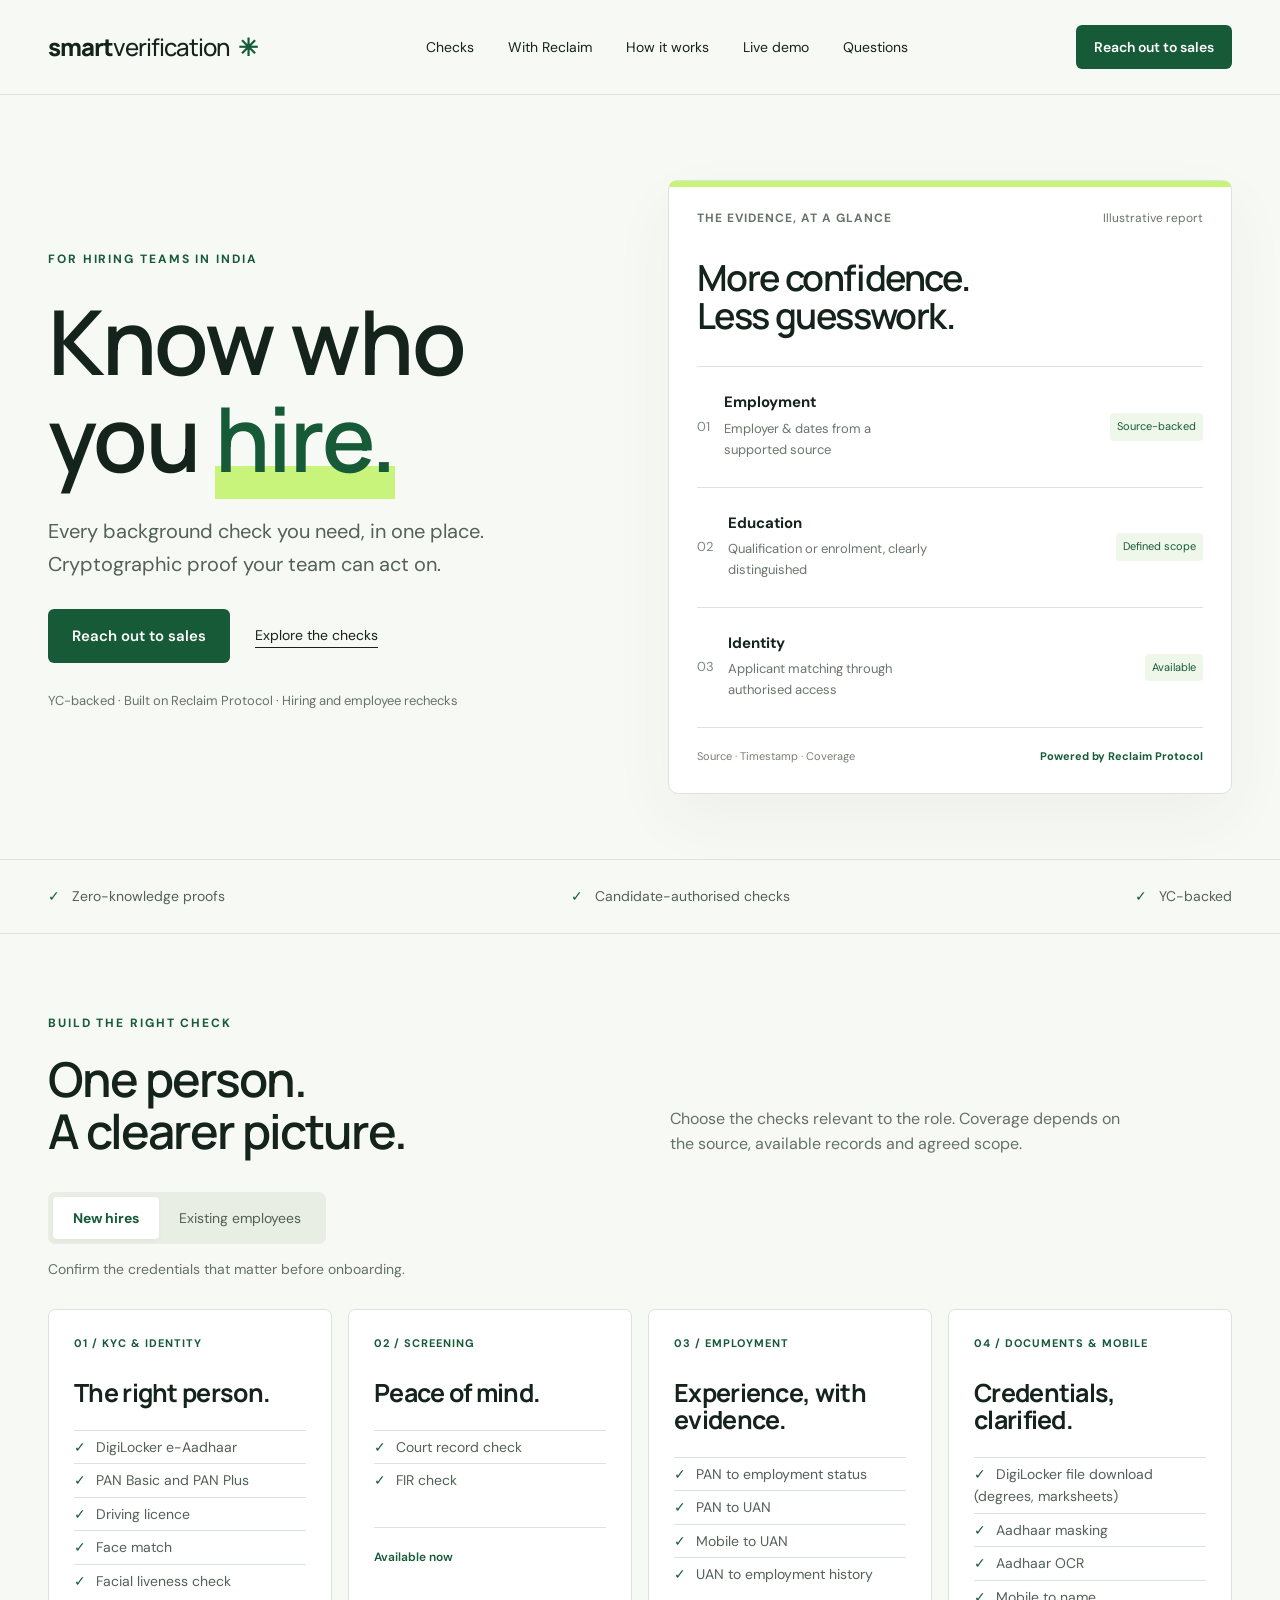
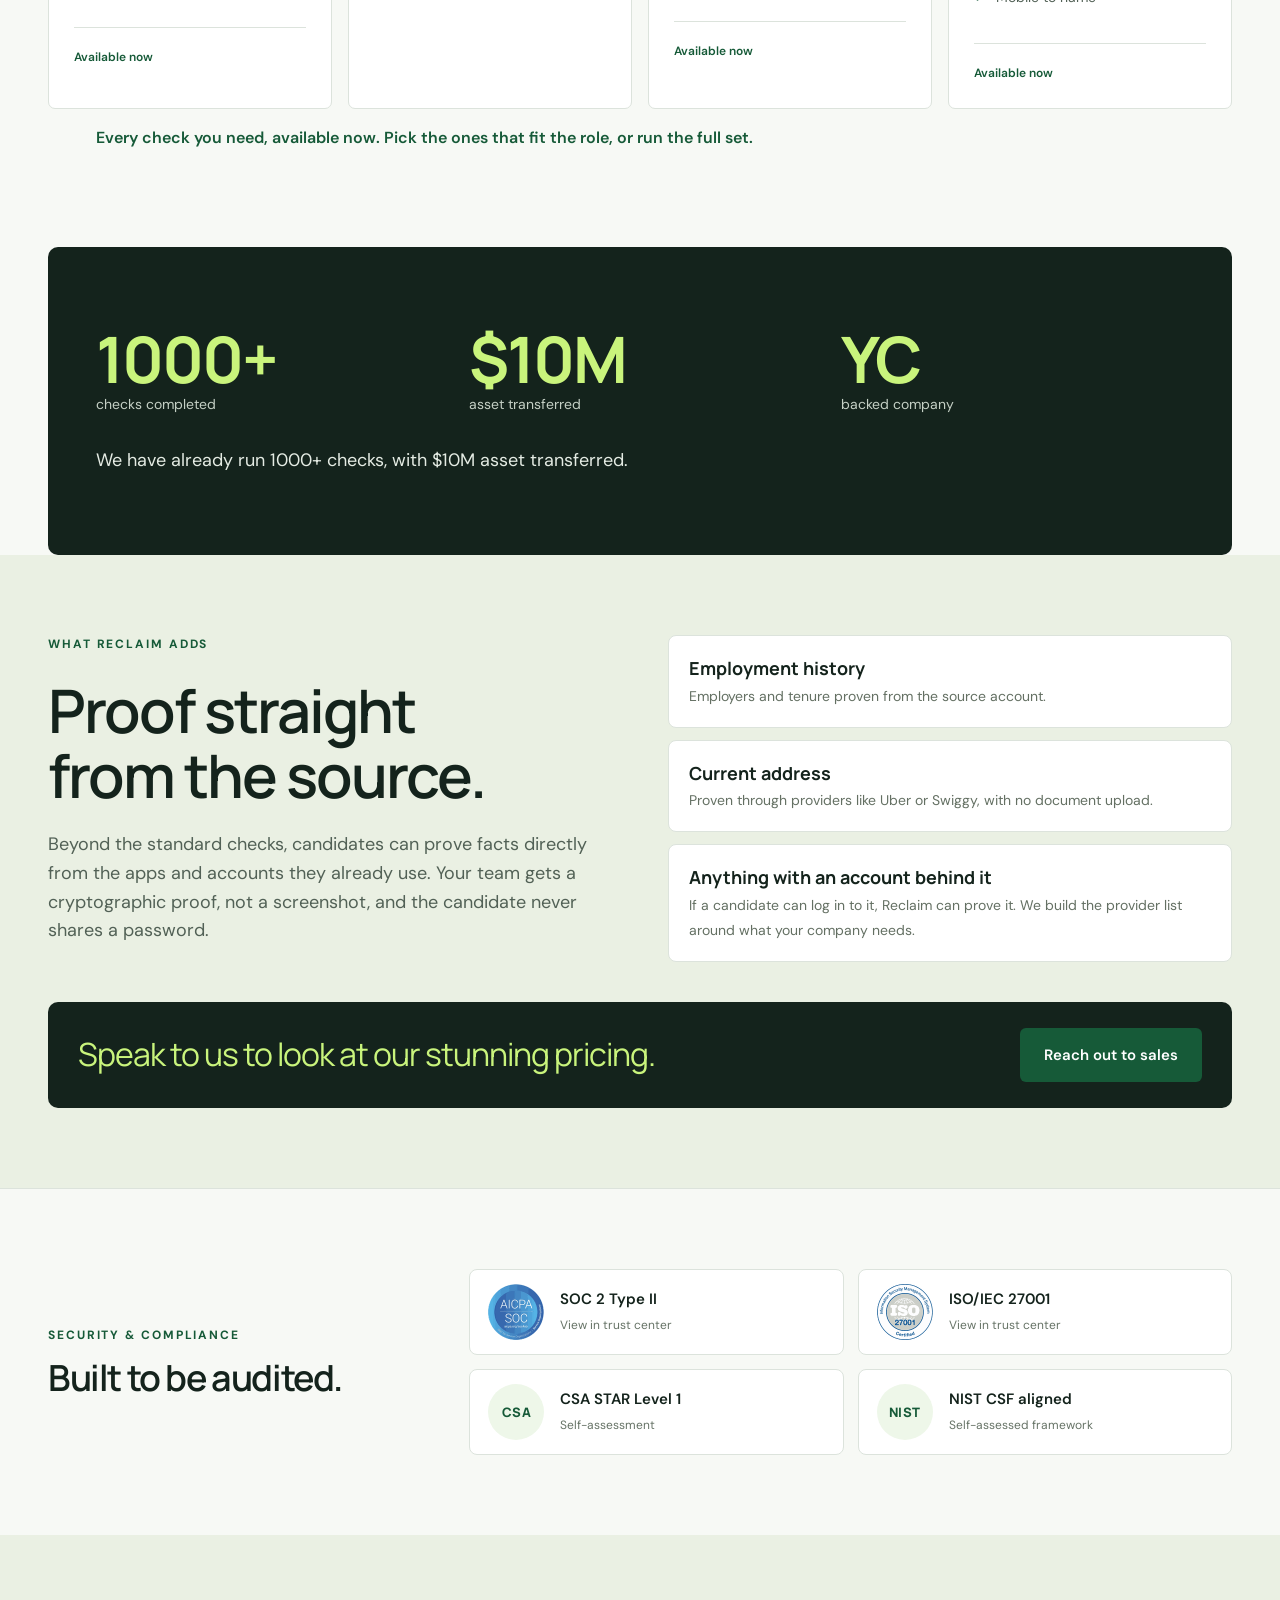
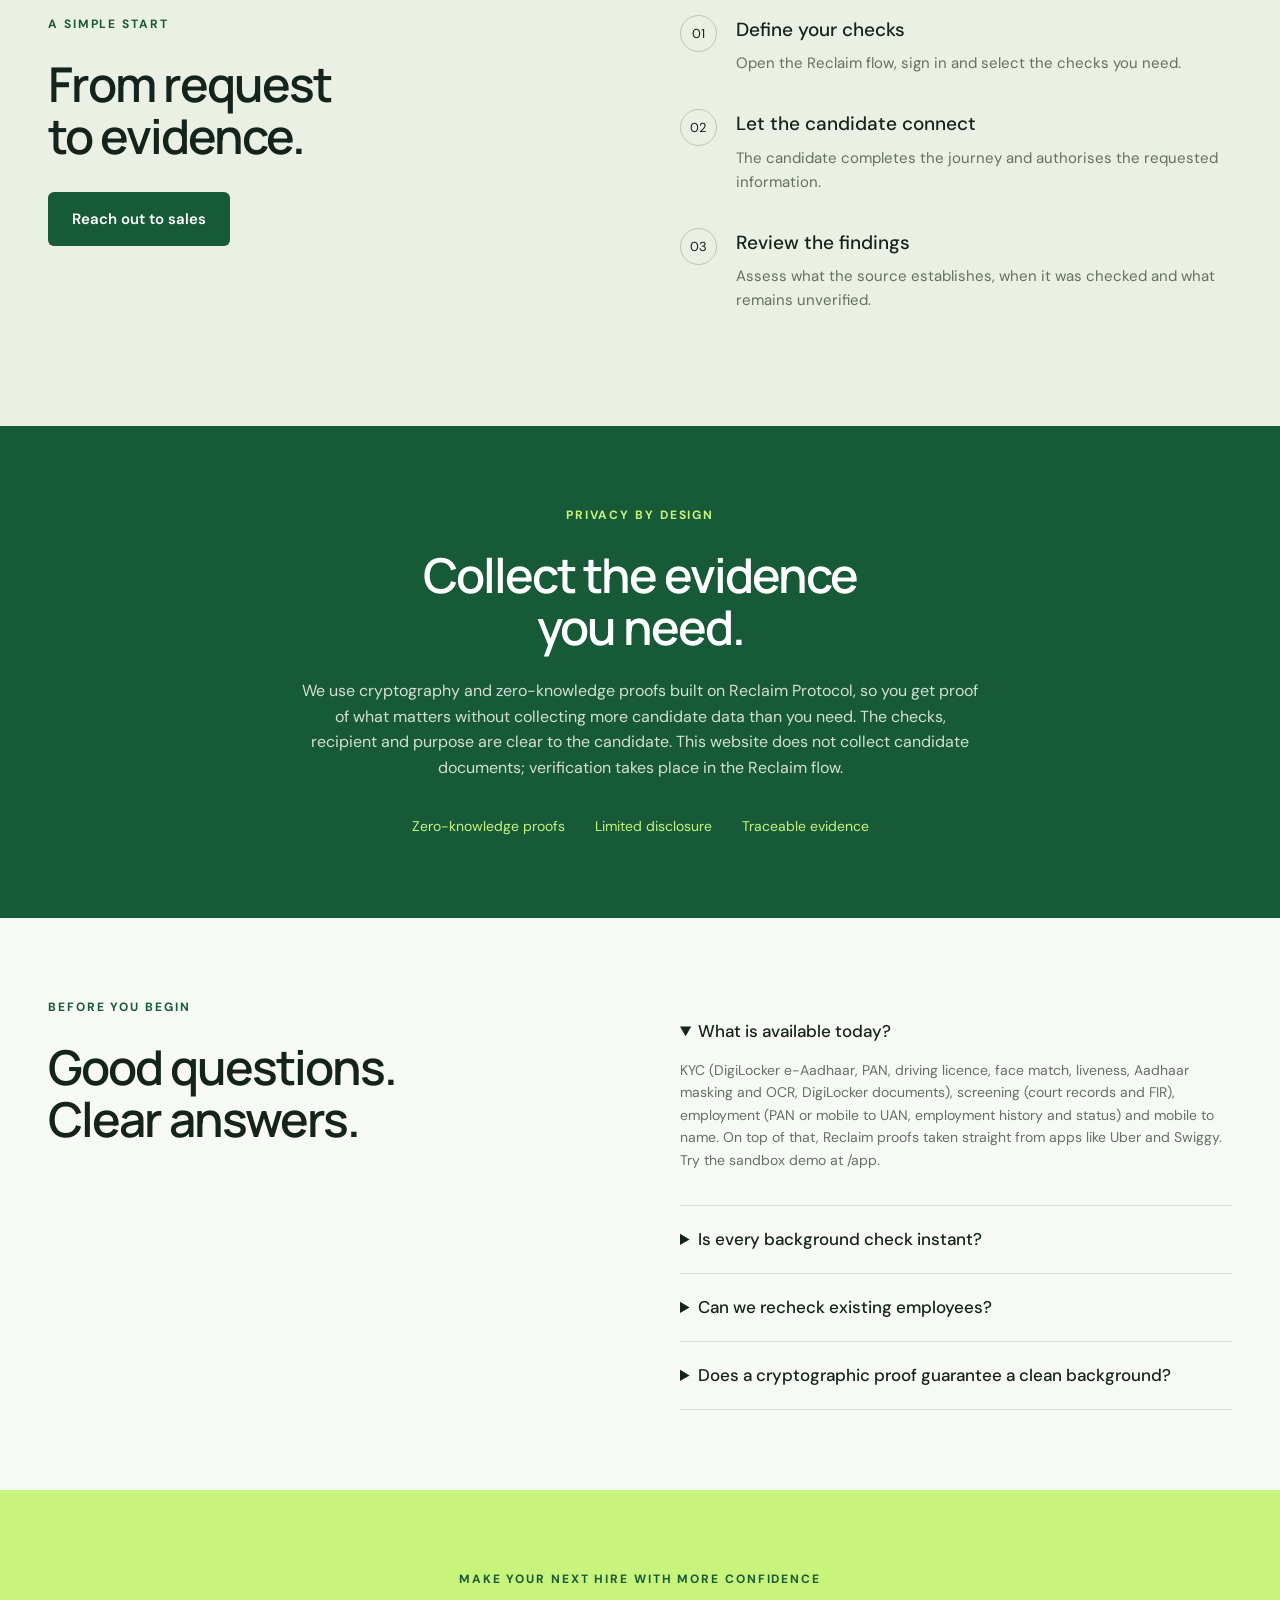
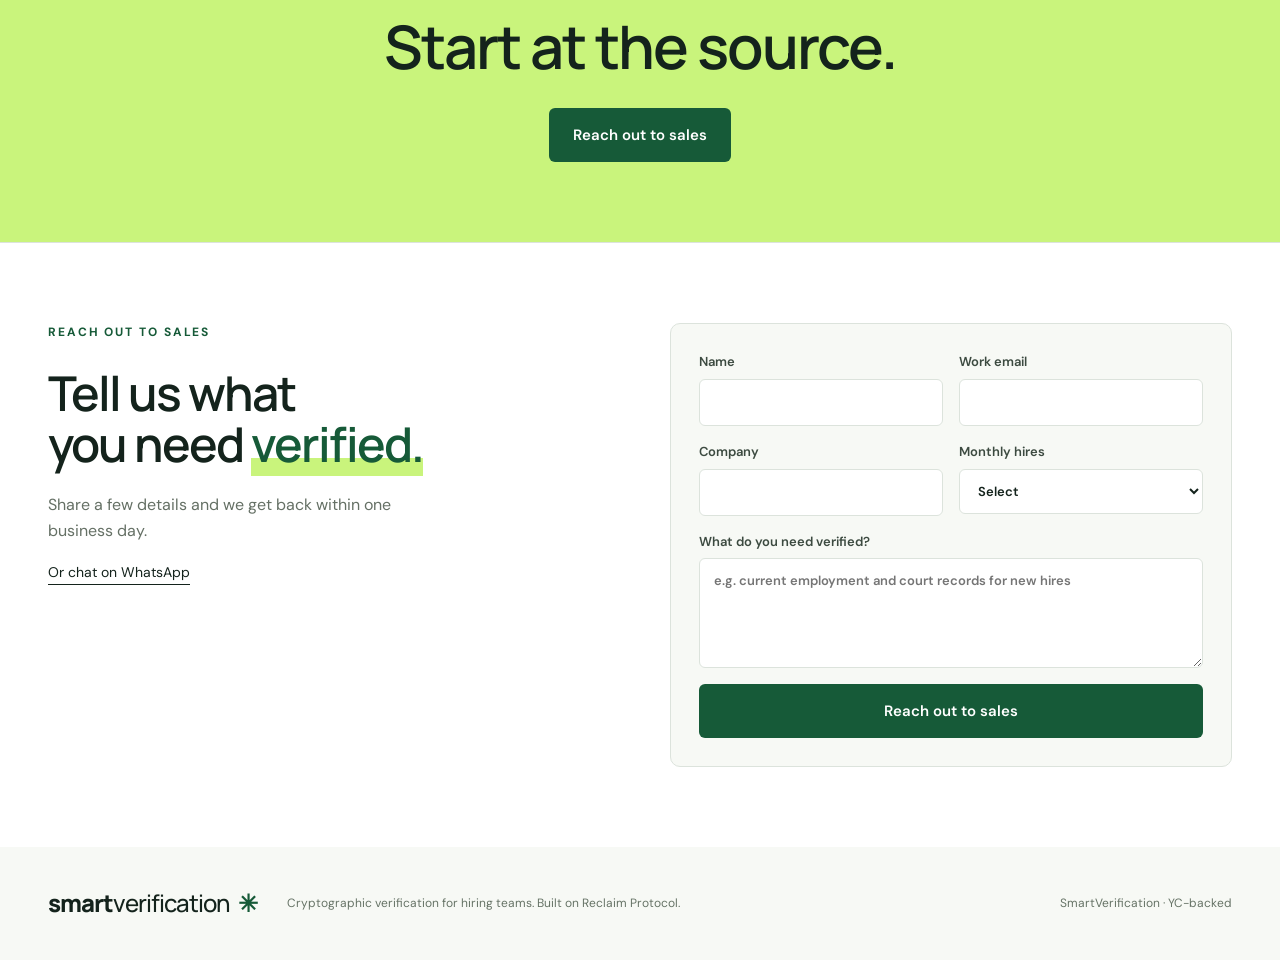
==== commit 14a2b2ec: "Update index.html" ====
--- a/index.html
+++ b/index.html
@@ -1,13 +1,13 @@
 <!doctype html><html lang="en"><head><meta charset="utf-8"><meta name="viewport" content="width=device-width,initial-scale=1"><link rel="canonical" href="https://smartverification.in/"><meta name="description" content="SmartVerification: every India background check in one place: identity, education, criminal and employment. Cryptographic, zero-knowledge verification built on Reclaim Protocol. YC-backed."><title>SmartVerification — Know who you hire.</title><link rel="icon" href="/favicon.svg"><link rel="stylesheet" href="/style.css"></head><body>
-<header><a class="logo" href="#">smart<span>verification</span><b>✳</b></a><nav aria-label="Main"><a href="#checks">Checks</a><a href="#reclaim">With Reclaim</a><a href="#process">How it works</a><a href="/app">Live demo</a><a href="#questions">Questions</a></nav><a class="button small" href="#contact">Reach out to sales</a></header>
-<main><section class="hero"><div><p class="eyebrow">FOR HIRING TEAMS IN INDIA</p><h1>Know who<br>you <em>hire.</em></h1><p class="lead">Every background check you need, in one place.<br>Cryptographic proof your team can act on.</p><div class="actions"><a class="button" href="#contact">Reach out to sales</a><a class="text-link" href="#checks">Explore the checks</a></div><p class="caption">YC-backed · Built on Reclaim Protocol · Hiring and employee rechecks</p></div><div class="evidence"><div class="sheet-head"><span>THE EVIDENCE, AT A GLANCE</span><span>Illustrative report</span></div><h2>More confidence.<br>Less guesswork.</h2><div class="result"><span class="number">01</span><div><b>Employment</b><p>Employer & dates from a supported source</p></div><span class="tag">Source-backed</span></div><div class="result"><span class="number">02</span><div><b>Education</b><p>Qualification or enrolment, clearly distinguished</p></div><span class="tag">Defined scope</span></div><div class="result"><span class="number">03</span><div><b>Identity</b><p>Applicant matching through authorised access</p></div><span class="tag">Available</span></div><div class="sheet-foot"><span>Source · Timestamp · Coverage</span><b>Powered by Reclaim Protocol</b></div></div></section>
+<header><a class="logo" href="#">smart<span>verification</span><b>✳</b></a><nav aria-label="Main"><a href="#checks">Checks</a><a href="#reclaim">With Reclaim</a><a href="#process">How it works</a><a href="/app">Live demo</a><a href="#questions">Questions</a></nav><a class="button small" href="https://wa.me/919010419999?text=Hi%2C+I+want+to+verify+employment+for+my+team." target="_blank" rel="noopener">Reach out to sales</a></header>
+<main><section class="hero"><div><p class="eyebrow">FOR HIRING TEAMS IN INDIA</p><h1>Know who<br>you <em>hire.</em></h1><p class="lead">Every background check you need, in one place.<br>Cryptographic proof your team can act on.</p><div class="actions"><a class="button" href="https://wa.me/919010419999?text=Hi%2C+I+want+to+verify+employment+for+my+team." target="_blank" rel="noopener">Reach out to sales</a><a class="text-link" href="#checks">Explore the checks</a></div><p class="caption">YC-backed · Built on Reclaim Protocol · Hiring and employee rechecks</p></div><div class="evidence"><div class="sheet-head"><span>THE EVIDENCE, AT A GLANCE</span><span>Illustrative report</span></div><h2>More confidence.<br>Less guesswork.</h2><div class="result"><span class="number">01</span><div><b>Employment</b><p>Employer & dates from a supported source</p></div><span class="tag">Source-backed</span></div><div class="result"><span class="number">02</span><div><b>Education</b><p>Qualification or enrolment, clearly distinguished</p></div><span class="tag">Defined scope</span></div><div class="result"><span class="number">03</span><div><b>Identity</b><p>Applicant matching through authorised access</p></div><span class="tag">Available</span></div><div class="sheet-foot"><span>Source · Timestamp · Coverage</span><b>Powered by Reclaim Protocol</b></div></div></section>
 <div class="principles"><span>Zero-knowledge proofs</span><span>Candidate-authorised checks</span><span>YC-backed</span></div>
 <section id="checks"><div class="section-heading"><p class="eyebrow">BUILD THE RIGHT CHECK</p><h2>One person.<br>A clearer picture.</h2><p>Choose the checks relevant to the role. Coverage depends on the source, available records and agreed scope.</p></div><div class="tabs" role="group" aria-label="Verification purpose"><button class="active" data-mode="hiring" aria-pressed="true">New hires</button><button data-mode="employee" aria-pressed="false">Existing employees</button></div><p id="mode-description">Confirm the credentials that matter before onboarding.</p><div class="grid"><article><span class="card-index">01 / KYC &amp; IDENTITY</span><h3>The right person.</h3><ul class="check-list"><li>DigiLocker e-Aadhaar</li><li>PAN Basic and PAN Plus</li><li>Driving licence</li><li>Face match</li><li>Facial liveness check</li></ul><span class="availability">Available now</span></article><article><span class="card-index">02 / SCREENING</span><h3>Peace of mind.</h3><ul class="check-list"><li>Court record check</li><li>FIR check</li></ul><span class="availability">Available now</span></article><article><span class="card-index">03 / EMPLOYMENT</span><h3>Experience, with evidence.</h3><ul class="check-list"><li>PAN to employment status</li><li>PAN to UAN</li><li>Mobile to UAN</li><li>UAN to employment history</li></ul><span class="availability">Available now</span></article><article><span class="card-index">04 / DOCUMENTS &amp; MOBILE</span><h3>Credentials, clarified.</h3><ul class="check-list"><li>DigiLocker file download (degrees, marksheets)</li><li>Aadhaar masking</li><li>Aadhaar OCR</li><li>Mobile to name</li></ul><span class="availability">Available now</span></article></div>
 <p class="all-checks">Every check you need, available now. Pick the ones that fit the role, or run the full set.</p>
 </section>
 <section class="trust" id="trust"><div class="stat"><b>1000+</b><span>checks completed</span></div><div class="stat"><b>$10M</b><span>asset transferred</span></div><div class="stat"><b>YC</b><span>backed company</span></div><p>We have already run 1000+ checks, with $10M asset transferred.</p></section>
-<section class="reclaim" id="reclaim"><div><p class="eyebrow">WHAT RECLAIM ADDS</p><h2>Proof straight<br>from the source.</h2><p class="rc-lead">Beyond the standard checks, candidates can prove facts directly from the apps and accounts they already use. Your team gets a cryptographic proof, not a screenshot, and the candidate never shares a password.</p></div><ul class="rc-list"><li><b>Employment history</b><span>Employers and tenure proven from the source account.</span></li><li><b>Current address</b><span>Proven through providers like Uber or Swiggy, with no document upload.</span></li><li><b>Anything with an account behind it</b><span>If a candidate can log in to it, Reclaim can prove it. We build the provider list around what your company needs.</span></li></ul><div class="rc-cta"><p>Speak to us to look at our stunning pricing.</p><a class="button" href="#contact">Reach out to sales</a></div></section>
-<section class="compliance" id="compliance" aria-label="Security and compliance"><div class="comp-head"><p class="eyebrow">SECURITY &amp; COMPLIANCE</p><h2>Built to be audited.</h2></div><ul class="badges"><li><a href="https://trust.reclaimprotocol.org" target="_blank" rel="noopener"><img src="[data-uri]" alt="" width="56" height="56" loading="lazy"><span><b>SOC 2 Type II</b><small>View in trust center</small></span></a></li><li><a href="https://trust.reclaimprotocol.org" target="_blank" rel="noopener"><img src="[data-uri]" alt="" width="56" height="56" loading="lazy"><span><b>ISO/IEC 27001</b><small>View in trust center</small></span></a></li><li><a href="https://cloudsecurityalliance.org/star/registry/creatoros-inc/services/reclaim-protocol" target="_blank" rel="noopener"><i class="mark">CSA</i><span><b>CSA STAR Level 1</b><small>Self-assessment</small></span></a></li><li><a href="https://trust.reclaimprotocol.org" target="_blank" rel="noopener"><i class="mark">NIST</i><span><b>NIST CSF aligned</b><small>Self-assessed framework</small></span></a></li></ul></section> <section class="process" id="process"><div><p class="eyebrow">A SIMPLE START</p><h2>From request<br>to evidence.</h2><a class="button" href="#contact">Reach out to sales</a></div><ol><li><b>Define your checks</b><p>Open the Reclaim flow, sign in and select the checks you need.</p></li><li><b>Let the candidate connect</b><p>The candidate completes the journey and authorises the requested information.</p></li><li><b>Review the findings</b><p>Assess what the source establishes, when it was checked and what remains unverified.</p></li></ol></section>
+<section class="reclaim" id="reclaim"><div><p class="eyebrow">WHAT RECLAIM ADDS</p><h2>Proof straight<br>from the source.</h2><p class="rc-lead">Beyond the standard checks, candidates can prove facts directly from the apps and accounts they already use. Your team gets a cryptographic proof, not a screenshot, and the candidate never shares a password.</p></div><ul class="rc-list"><li><b>Employment history</b><span>Employers and tenure proven from the source account.</span></li><li><b>Current address</b><span>Proven through providers like Uber or Swiggy, with no document upload.</span></li><li><b>Anything with an account behind it</b><span>If a candidate can log in to it, Reclaim can prove it. We build the provider list around what your company needs.</span></li></ul><div class="rc-cta"><p>Speak to us to look at our stunning pricing.</p><a class="button" href="https://wa.me/919010419999?text=Hi%2C+I+want+to+verify+employment+for+my+team." target="_blank" rel="noopener">Reach out to sales</a></div></section>
+<section class="compliance" id="compliance" aria-label="Security and compliance"><div class="comp-head"><p class="eyebrow">SECURITY &amp; COMPLIANCE</p><h2>Built to be audited.</h2></div><ul class="badges"><li><a href="https://trust.reclaimprotocol.org" target="_blank" rel="noopener"><img src="[data-uri]" alt="" width="56" height="56" loading="lazy"><span><b>SOC 2 Type II</b><small>View in trust center</small></span></a></li><li><a href="https://trust.reclaimprotocol.org" target="_blank" rel="noopener"><img src="[data-uri]" alt="" width="56" height="56" loading="lazy"><span><b>ISO/IEC 27001</b><small>View in trust center</small></span></a></li><li><a href="https://cloudsecurityalliance.org/star/registry/creatoros-inc/services/reclaim-protocol" target="_blank" rel="noopener"><i class="mark">CSA</i><span><b>CSA STAR Level 1</b><small>Self-assessment</small></span></a></li><li><a href="https://trust.reclaimprotocol.org" target="_blank" rel="noopener"><i class="mark">NIST</i><span><b>NIST CSF aligned</b><small>Self-assessed framework</small></span></a></li></ul></section> <section class="process" id="process"><div><p class="eyebrow">A SIMPLE START</p><h2>From request<br>to evidence.</h2><a class="button" href="https://wa.me/919010419999?text=Hi%2C+I+want+to+verify+employment+for+my+team." target="_blank" rel="noopener">Reach out to sales</a></div><ol><li><b>Define your checks</b><p>Open the Reclaim flow, sign in and select the checks you need.</p></li><li><b>Let the candidate connect</b><p>The candidate completes the journey and authorises the requested information.</p></li><li><b>Review the findings</b><p>Assess what the source establishes, when it was checked and what remains unverified.</p></li></ol></section>
 <section class="privacy"><p class="eyebrow">PRIVACY BY DESIGN</p><h2>Collect the evidence<br>you need.</h2><p>We use cryptography and zero-knowledge proofs built on Reclaim Protocol, so you get proof of what matters without collecting more candidate data than you need. The checks, recipient and purpose are clear to the candidate. This website does not collect candidate documents; verification takes place in the Reclaim flow.</p><div><span>Zero-knowledge proofs</span><span>Limited disclosure</span><span>Traceable evidence</span></div></section>
 <section id="questions" class="faq"><div><p class="eyebrow">BEFORE YOU BEGIN</p><h2>Good questions.<br>Clear answers.</h2></div><div><details open><summary>What is available today?</summary><p>KYC (DigiLocker e-Aadhaar, PAN, driving licence, face match, liveness, Aadhaar masking and OCR, DigiLocker documents), screening (court records and FIR), employment (PAN or mobile to UAN, employment history and status) and mobile to name. On top of that, Reclaim proofs taken straight from apps like Uber and Swiggy. Try the sandbox demo at /app.</p></details><details><summary>Is every background check instant?</summary><p>No. Supported source proofs can be automated; source availability, identity matching and manual checks affect completion. No turnaround guarantee is offered here.</p></details><details><summary>Can we recheck existing employees?</summary><p>Yes, the service can be scoped for employee rechecks. Define the purpose and frequency and obtain the appropriate authorisation for the checks requested.</p></details><details><summary>Does a cryptographic proof guarantee a clean background?</summary><p>No. It establishes information returned by the configured source. Findings must be interpreted within the check's coverage and limitations.</p></details></div></section>
-<section class="last"><p class="eyebrow">MAKE YOUR NEXT HIRE WITH MORE CONFIDENCE</p><h2>Start at the source.</h2><a class="button" href="#contact">Reach out to sales</a></section><section class="contact" id="contact"><div class="contact-head"><p class="eyebrow">REACH OUT TO SALES</p><h2>Tell us what<br>you need <em>verified.</em></h2><p class="contact-sub">Share a few details and we get back within one business day.</p><a class="text-link wa-link" href="https://wa.me/919010419999?text=Hi%2C+I+want+to+verify+employment+for+my+team." target="_blank" rel="noopener">Or chat on WhatsApp</a></div><form class="lead-form" action="https://formsubmit.co/harsha@reclaimprotocol.org" method="POST"><input type="hidden" name="_subject" value="New SmartVerification lead"><input type="hidden" name="_template" value="table"><input type="hidden" name="_captcha" value="false"><input type="hidden" name="_next" value="https://smartverification.in/?thanks=1"><input type="text" name="_honey" style="display:none"><label>Name<input type="text" name="name" required autocomplete="name"></label><label>Work email<input type="email" name="email" required autocomplete="email"></label><label>Company<input type="text" name="company" required autocomplete="organization"></label><label>Monthly hires<select name="monthly_hires" required><option value="" disabled selected>Select</option><option>Under 10</option><option>10-50</option><option>50-200</option><option>200+</option></select></label><label class="full">What do you need verified?<textarea name="message" rows="4" placeholder="e.g. current employment and court records for new hires"></textarea></label><button class="button" type="submit">Reach out to sales</button></form></section></main><footer><a class="logo" href="#">smart<span>verification</span><b>✳</b></a><p>Cryptographic verification for hiring teams. Built on Reclaim Protocol.</p><p>SmartVerification · YC-backed</p></footer><script src="/app.js"></script></body></html>
+<section class="last"><p class="eyebrow">MAKE YOUR NEXT HIRE WITH MORE CONFIDENCE</p><h2>Start at the source.</h2><a class="button" href="https://wa.me/919010419999?text=Hi%2C+I+want+to+verify+employment+for+my+team." target="_blank" rel="noopener">Reach out to sales</a></section><section class="contact" id="contact"><div class="contact-head"><p class="eyebrow">REACH OUT TO SALES</p><h2>Tell us what<br>you need <em>verified.</em></h2><p class="contact-sub">Share a few details and we get back within one business day.</p><a class="text-link wa-link" href="https://wa.me/919010419999?text=Hi%2C+I+want+to+verify+employment+for+my+team." target="_blank" rel="noopener">Or chat on WhatsApp</a></div><form class="lead-form" action="https://formsubmit.co/harsha@reclaimprotocol.org" method="POST"><input type="hidden" name="_subject" value="New SmartVerification lead"><input type="hidden" name="_template" value="table"><input type="hidden" name="_captcha" value="false"><input type="hidden" name="_next" value="https://smartverification.in/?thanks=1"><input type="text" name="_honey" style="display:none"><label>Name<input type="text" name="name" required autocomplete="name"></label><label>Work email<input type="email" name="email" required autocomplete="email"></label><label>Company<input type="text" name="company" required autocomplete="organization"></label><label>Monthly hires<select name="monthly_hires" required><option value="" disabled selected>Select</option><option>Under 10</option><option>10-50</option><option>50-200</option><option>200+</option></select></label><label class="full">What do you need verified?<textarea name="message" rows="4" placeholder="e.g. current employment and court records for new hires"></textarea></label><button class="button" type="submit">Reach out to sales</button></form></section></main><footer><a class="logo" href="#">smart<span>verification</span><b>✳</b></a><p>Cryptographic verification for hiring teams. Built on Reclaim Protocol.</p><p>SmartVerification · YC-backed</p></footer><script src="/app.js"></script></body></html>
--- a/style.css
+++ b/style.css
@@ -13,3 +13,5 @@
 .reclaim{padding:85px 48px;display:grid;grid-template-columns:1fr 1fr;gap:40px 55px;align-items:start;background:#eaf0e3}.reclaim h2{font-size:clamp(38px,5vw,60px)}.rc-lead{font-size:18px;color:#526156;margin:22px 0 0}.rc-list{list-style:none;margin:0;padding:0;display:grid;gap:12px}.rc-list li{background:#fff;border:1px solid var(--line);border-radius:8px;padding:18px 20px}.rc-list b{display:block;font-family:Manrope,sans-serif;font-size:18px}.rc-list span{font-size:14px;color:#647063}.rc-cta{grid-column:1/-1;display:flex;align-items:center;justify-content:space-between;gap:20px;flex-wrap:wrap;background:var(--ink);color:#fff;border-radius:10px;padding:26px 30px}.rc-cta p{margin:0;font-family:Manrope,sans-serif;font-size:clamp(22px,3vw,32px);letter-spacing:-1px;color:var(--lime)}
 @media(max-width:700px){.reclaim{grid-template-columns:1fr;padding:50px 20px}.rc-cta{padding:22px}}
 .contact{background:#fff;border-top:1px solid var(--line);display:grid;grid-template-columns:1fr 1fr;gap:60px;align-items:start}.contact h2 em{font-style:normal;color:var(--green);background:linear-gradient(transparent 73%,var(--lime) 73%)}.contact-sub{color:#657065;max-width:380px;margin:22px 0 0}.lead-form{display:grid;grid-template-columns:1fr 1fr;gap:16px;background:var(--paper);border:1px solid var(--line);border-radius:10px;padding:28px}.lead-form label{display:flex;flex-direction:column;font-size:13px;font-weight:600;gap:6px;color:#3c4a40}.lead-form input,.lead-form select,.lead-form textarea{font:inherit;padding:12px 14px;border:1px solid var(--line);border-radius:6px;background:#fff;color:var(--ink)}.lead-form input:focus,.lead-form select:focus,.lead-form textarea:focus{outline:2px solid var(--green);outline-offset:1px;border-color:var(--green)}.lead-form .full,.lead-form .button{grid-column:1/-1}.lead-form .button{border:0;cursor:pointer;justify-content:center}@media(max-width:900px){.contact{grid-template-columns:1fr;gap:30px}.lead-form{grid-template-columns:1fr}}
+
+.wa-link{display:inline-block;margin-top:18px}
